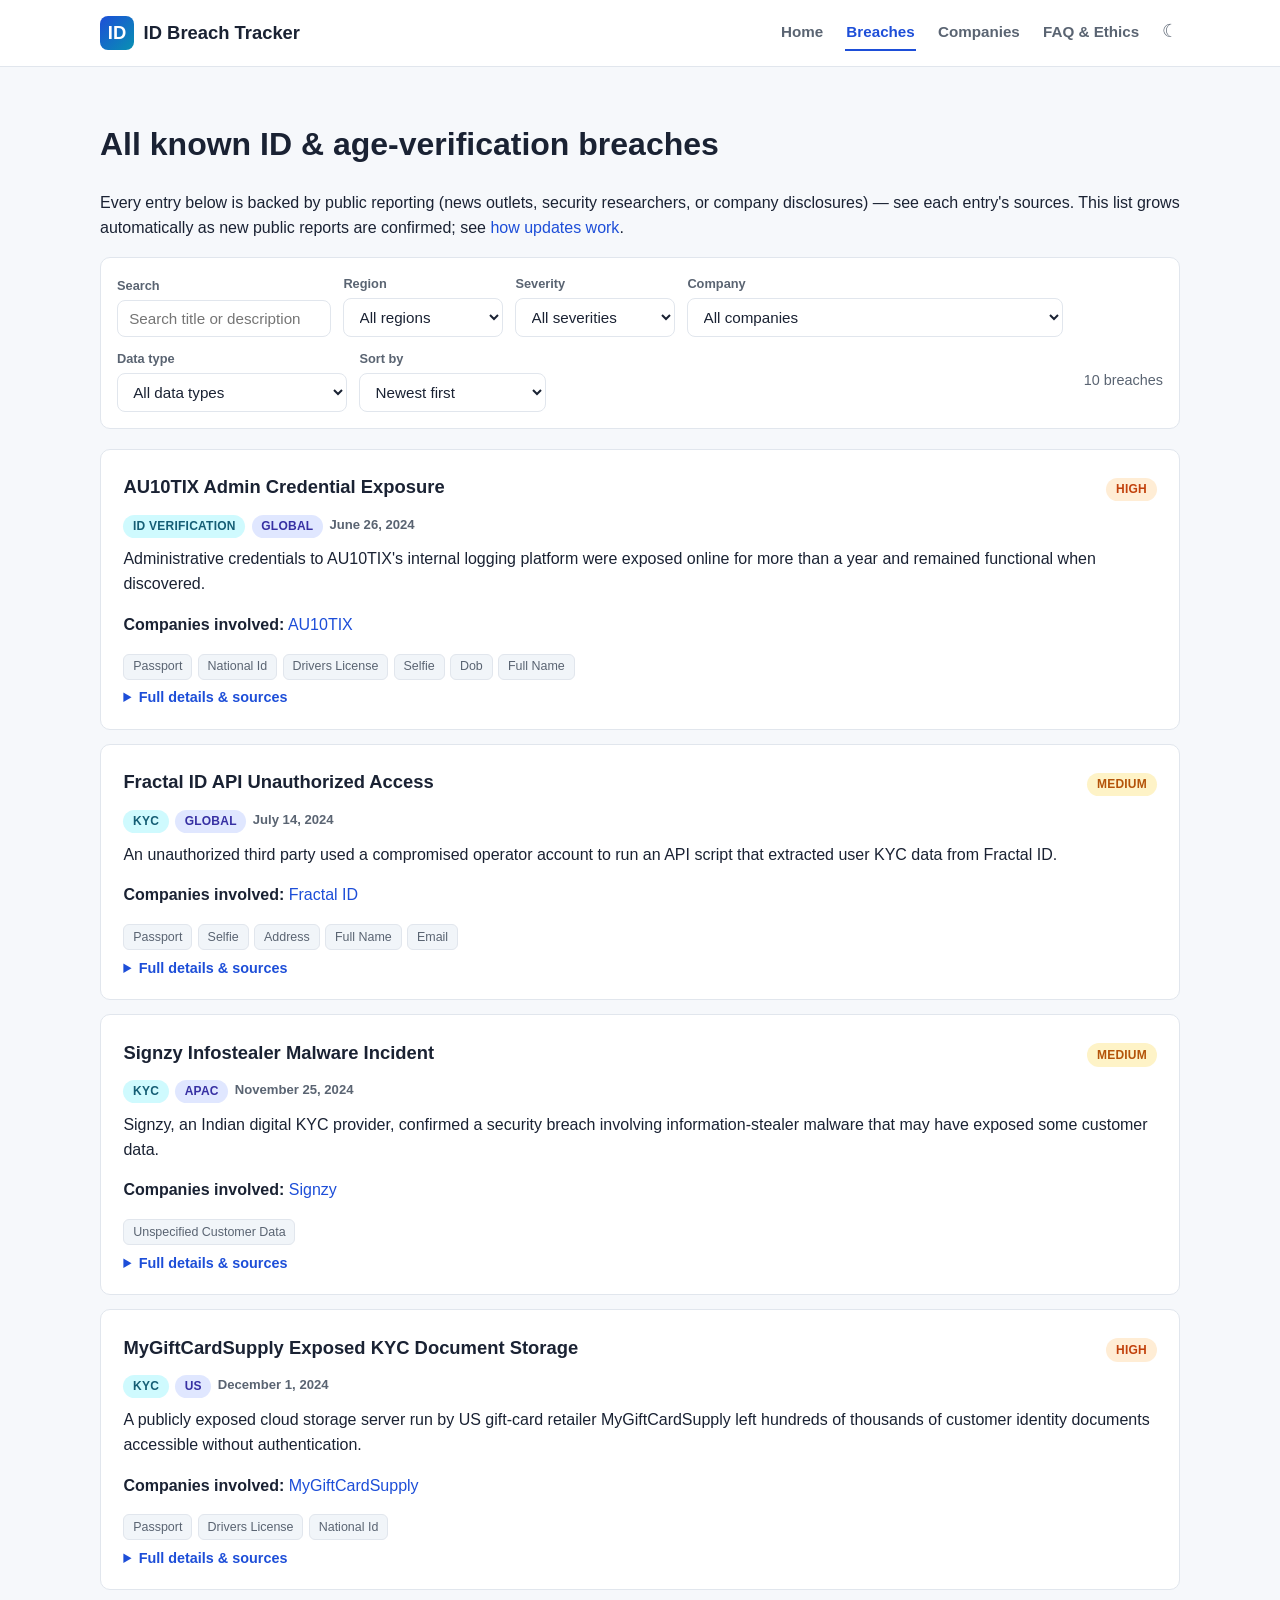
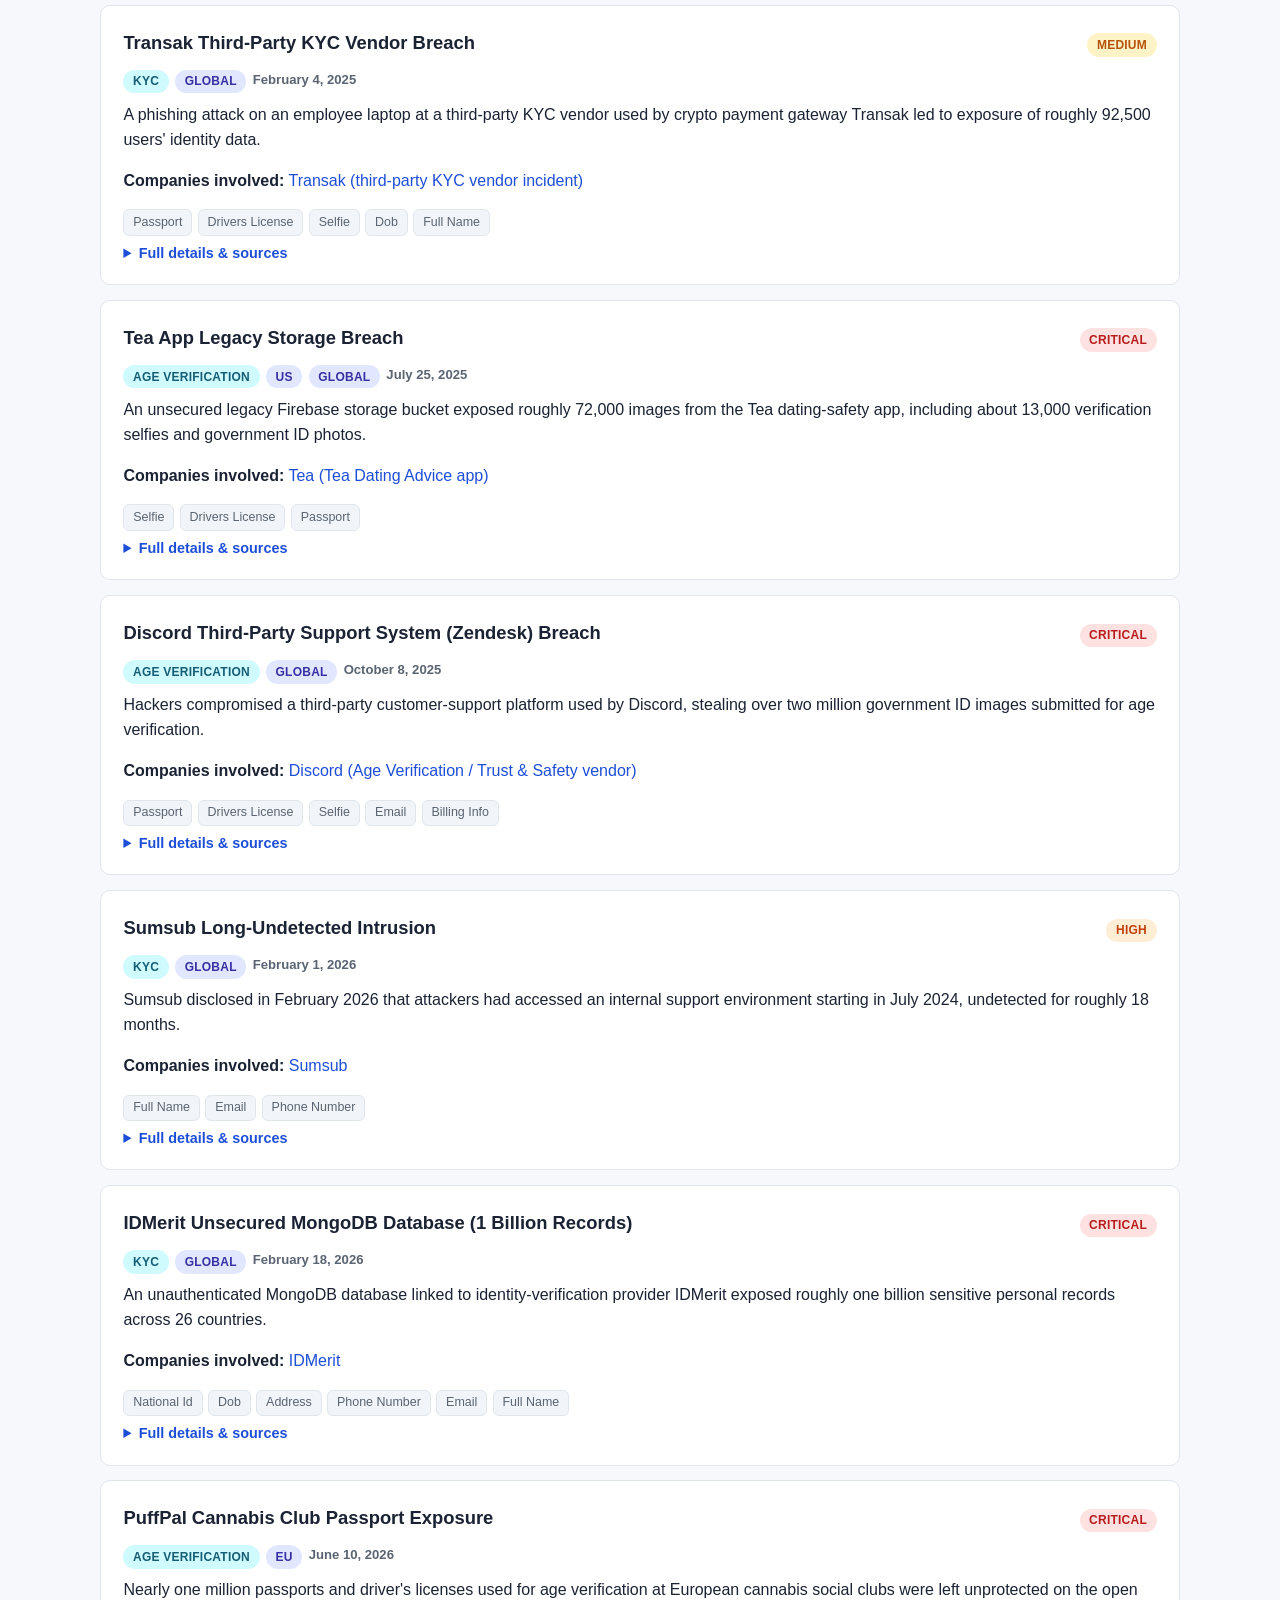
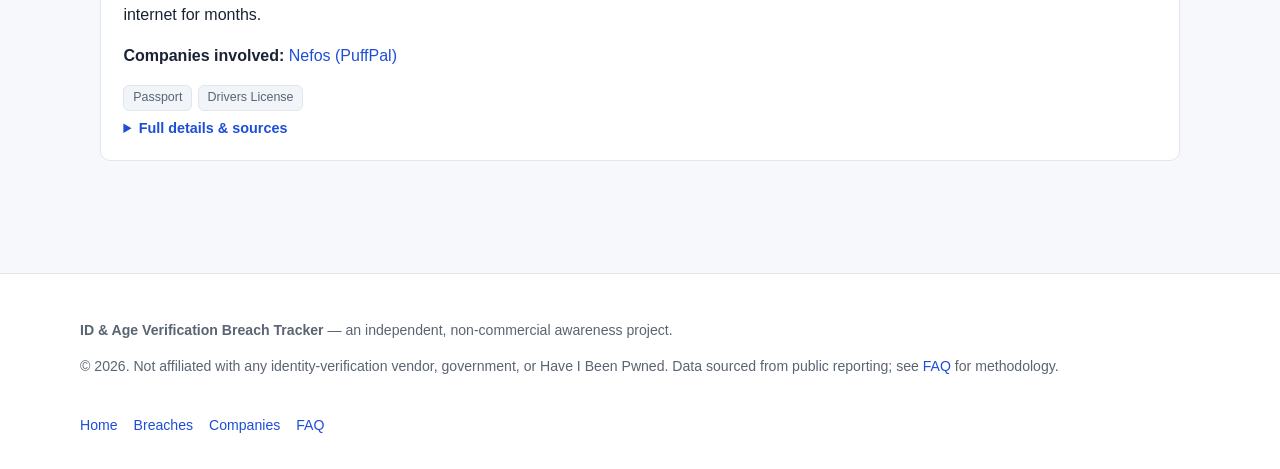
==== breaches.html @ b251c86a "Move dark mode toggle into main nav, styled to match nav links" ====
<!DOCTYPE html>
<html lang="en">
<head>
<meta charset="UTF-8">
<meta name="viewport" content="width=device-width, initial-scale=1.0">
<title>All Known ID & Age Verification Breaches</title>
<meta name="description" content="Searchable, filterable list of all publicly documented identity-verification and age-verification data breaches worldwide.">
<link rel="icon" href="data:image/svg+xml,<svg xmlns=%22http://www.w3.org/2000/svg%22 viewBox=%220 0 100 100%22><rect width=%22100%22 height=%22100%22 rx=%2220%22 fill=%22%231d4ed8%22/><text x=%2250%22 y=%2265%22 font-size=%2250%22 fill=%22white%22 text-anchor=%22middle%22 font-family=%22sans-serif%22>ID</text></svg>">
<link rel="stylesheet" href="styles.css">
<script>
(function() {
  try {
    var stored = localStorage.getItem('id-breach-tracker-theme');
    var theme = stored === 'dark' || stored === 'light' ? stored : (window.matchMedia('(prefers-color-scheme: dark)').matches ? 'dark' : 'light');
    document.documentElement.setAttribute('data-theme', theme);
  } catch (e) {}
})();
</script>
</head>
<body>
  <a class="skip-link" href="#main-content">Skip to main content</a>
  <header class="site-header">
    <div class="header-inner">
      <a class="brand" href="index.html">
        <span class="brand-mark" aria-hidden="true">ID</span>
        <span>ID Breach Tracker</span>
      </a>
      <nav class="main-nav" aria-label="Main navigation">
        <a href="index.html">Home</a>
        <a href="breaches.html" aria-current="page">Breaches</a>
        <a href="companies.html">Companies</a>
        <a href="faq.html">FAQ &amp; Ethics</a>
        <button type="button" id="theme-toggle" class="theme-toggle" aria-pressed="false" aria-label="Switch to dark mode" title="Switch to dark mode">☾</button>
      </nav>
    </div>
  </header>

<main id="main-content">
  <div class="page-container">
    <h1>All known ID &amp; age-verification breaches</h1>
    <p class="section-lede">Every entry below is backed by public reporting (news outlets, security researchers, or company disclosures) &mdash; see each entry's sources. This list grows automatically as new public reports are confirmed; see <a href="faq.html">how updates work</a>.</p>
    <div class="filter-bar" role="search" aria-label="Filter breaches">
      <div class="filter-field"><label for="filter-search">Search</label><input type="search" id="filter-search" placeholder="Search title or description"></div>
      <div class="filter-field"><label for="filter-region">Region</label><select id="filter-region"><option value="">All regions</option></select></div>
      <div class="filter-field"><label for="filter-severity">Severity</label>
        <select id="filter-severity">
          <option value="">All severities</option>
          <option value="critical">Critical</option>
          <option value="high">High</option>
          <option value="medium">Medium</option>
          <option value="low">Low</option>
        </select>
      </div>
      <div class="filter-field"><label for="filter-company">Company</label><select id="filter-company"><option value="">All companies</option></select></div>
      <div class="filter-field"><label for="filter-datatype">Data type</label><select id="filter-datatype"><option value="">All data types</option></select></div>
      <div class="filter-field"><label for="filter-sort">Sort by</label>
        <select id="filter-sort">
          <option value="date-desc">Newest first</option>
          <option value="date-asc">Oldest first</option>
          <option value="severity-desc">Severity (high to low)</option>
          <option value="title-asc">Title (A–Z)</option>
        </select>
      </div>
      <span class="filter-count" id="breach-count" aria-live="polite"></span>
    </div>
    <div class="breach-list" id="breach-list" aria-live="polite"><p class="empty-state">Loading breaches&hellip;</p></div>
  </div>

</main>
  <footer class="site-footer">
    <div class="footer-inner">
      <div>
        <p><strong>ID &amp; Age Verification Breach Tracker</strong> &mdash; an independent, non-commercial awareness project.</p>
        <p>&copy; <span id="footer-year">2026</span>. Not affiliated with any identity-verification vendor, government, or Have I Been Pwned. Data sourced from public reporting; see <a href="faq.html">FAQ</a> for methodology.</p>
      </div>
      <div class="footer-links">
        <a href="index.html">Home</a>
        <a href="breaches.html">Breaches</a>
        <a href="companies.html">Companies</a>
        <a href="faq.html">FAQ</a>
      </div>
    </div>
  </footer>

<script src="main.js" defer></script>
</body>
</html>
---- styles.css ----
/* Global ID & Age Verification Breach Tracker - Stylesheet */
:root {
  --color-bg: #f6f8fb; --color-surface: #ffffff; --color-border: #e1e6ed;
  --color-text: #1a2233; --color-text-muted: #5a6472; --color-primary: #1d4ed8;
  --color-primary-dark: #1739a6; --color-accent: #0891b2; --color-danger: #b91c1c;
  --color-low: #15803d; --color-medium: #b45309; --color-high: #c2410c; --color-critical: #b91c1c;
  --radius: 10px; --max-width: 1120px;
  --font-sans: -apple-system, BlinkMacSystemFont, "Segoe UI", Roboto, Helvetica, Arial, sans-serif;
}
* { box-sizing: border-box; }
html { scroll-behavior: smooth; }
body { margin: 0; font-family: var(--font-sans); background: var(--color-bg); color: var(--color-text); line-height: 1.55; -webkit-font-smoothing: antialiased; transition: background 0.15s ease, color 0.15s ease; }
a { color: var(--color-primary); text-decoration: none; }
a:hover, a:focus { text-decoration: underline; }
a:focus-visible, button:focus-visible, input:focus-visible, select:focus-visible { outline: 3px solid var(--color-accent); outline-offset: 2px; }
img { max-width: 100%; }
.skip-link { position: absolute; left: -999px; top: 0; background: var(--color-primary); color: #fff; padding: 0.75rem 1rem; z-index: 100; border-radius: 0 0 8px 0; }
.skip-link:focus { left: 0; }
.site-header { background: var(--color-surface); border-bottom: 1px solid var(--color-border); position: sticky; top: 0; z-index: 20; transition: background 0.15s ease, border-color 0.15s ease; }
.header-inner { max-width: var(--max-width); margin: 0 auto; display: flex; align-items: center; justify-content: space-between; padding: 0.9rem 1.25rem; gap: 1rem; flex-wrap: wrap; }
.brand { display: flex; align-items: center; gap: 0.6rem; font-weight: 700; font-size: 1.15rem; color: var(--color-text); }
.brand-mark { display: inline-flex; align-items: center; justify-content: center; width: 34px; height: 34px; border-radius: 8px; background: linear-gradient(135deg, var(--color-primary), var(--color-accent)); color: #fff; font-weight: 800; }
.header-right { display: flex; align-items: center; gap: 1.5rem; flex-wrap: wrap; }
.main-nav { display: flex; align-items: center; gap: 1.25rem; flex-wrap: wrap; }
.main-nav a { color: var(--color-text-muted); font-weight: 600; font-size: 0.95rem; padding: 0.35rem 0.1rem; border-bottom: 2px solid transparent; }
.main-nav a:hover, .main-nav a[aria-current="page"] { color: var(--color-primary); text-decoration: none; border-bottom-color: var(--color-primary); }
.theme-toggle {
  appearance: none;
  background: transparent;
  border: none;
  color: var(--color-text-muted);
  font-size: 1.1rem;
  line-height: 1;
  padding: 0.35rem 0.1rem;
  margin: 0;
  cursor: pointer;
  border-bottom: 2px solid transparent;
  font-family: inherit;
  transition: color 0.15s ease;
}
.theme-toggle:hover { color: var(--color-primary); text-decoration: none; }
.page-container { max-width: var(--max-width); margin: 0 auto; padding: 2rem 1.25rem 4rem; }
.hero { background: linear-gradient(160deg, #0f2557 0%, #1d4ed8 55%, #0891b2 100%); color: #fff; padding: 3.5rem 1.25rem; transition: background 0.2s ease; }
.hero-inner { max-width: var(--max-width); margin: 0 auto; }
.hero h1 { font-size: clamp(1.9rem, 4vw, 2.75rem); margin: 0 0 0.9rem; max-width: 20ch; }
.hero p.lede { font-size: 1.1rem; max-width: 60ch; color: rgba(255,255,255,0.92); margin: 0 0 1.75rem; }
.hero-ctas { display: flex; gap: 0.85rem; flex-wrap: wrap; }
.btn { display: inline-block; padding: 0.7rem 1.3rem; border-radius: 999px; font-weight: 700; font-size: 0.95rem; cursor: pointer; border: 2px solid transparent; transition: transform 0.08s ease, background 0.15s ease; }
.btn:hover { text-decoration: none; transform: translateY(-1px); }
.btn-primary { background: #ffffff; color: var(--color-primary-dark); }
.btn-primary:hover { background: #eef2ff; }
.btn-outline { background: transparent; color: #fff; border-color: rgba(255,255,255,0.7); }
.btn-outline:hover { background: rgba(255,255,255,0.12); }
.btn-solid { background: var(--color-primary); color: #fff; }
.btn-solid:hover { background: var(--color-primary-dark); }
.stats-grid { display: grid; grid-template-columns: repeat(auto-fit, minmax(180px, 1fr)); gap: 1rem; margin: -2.5rem auto 2.5rem; max-width: var(--max-width); padding: 0 1.25rem; position: relative; z-index: 5; }
.stat-card { background: var(--color-surface); border: 1px solid var(--color-border); border-radius: var(--radius); padding: 1.25rem 1.4rem; box-shadow: 0 8px 24px rgba(15, 37, 87, 0.08); transition: background 0.15s ease, border-color 0.15s ease; }
.stat-value { font-size: 1.9rem; font-weight: 800; color: var(--color-primary-dark); display: block; }
.stat-label { color: var(--color-text-muted); font-size: 0.88rem; }
section { margin-bottom: 2.75rem; }
section > h2 { font-size: 1.5rem; margin-bottom: 0.5rem; }
section > p.section-lede { color: var(--color-text-muted); max-width: 70ch; margin-top: 0; }
.card-grid { display: grid; grid-template-columns: repeat(auto-fill, minmax(280px, 1fr)); gap: 1rem; }
.card { background: var(--color-surface); border: 1px solid var(--color-border); border-radius: var(--radius); padding: 1.25rem; display: flex; flex-direction: column; gap: 0.5rem; transition: background 0.15s ease, border-color 0.15s ease; }
.card h3 { margin: 0; font-size: 1.05rem; }
.card p { margin: 0; color: var(--color-text-muted); font-size: 0.92rem; }
.timeline { border-left: 3px solid var(--color-border); padding-left: 1.25rem; display: flex; flex-direction: column; gap: 1.1rem; }
.timeline-item { position: relative; }
.timeline-item::before { content: ""; position: absolute; left: -1.62rem; top: 0.3rem; width: 11px; height: 11px; border-radius: 50%; background: var(--color-primary); border: 2px solid var(--color-bg); box-shadow: 0 0 0 2px var(--color-primary); }
.timeline-date { font-size: 0.82rem; color: var(--color-text-muted); font-weight: 600; }
.timeline-title { font-weight: 700; margin: 0.15rem 0; }
.timeline-item a { color: var(--color-text); }
.timeline-item a:hover { color: var(--color-primary); }
.badge { display: inline-block; padding: 0.15rem 0.6rem; border-radius: 999px; font-size: 0.75rem; font-weight: 700; text-transform: uppercase; letter-spacing: 0.02em; }
.badge-low { background: #dcfce7; color: var(--color-low); }
.badge-medium { background: #fef3c7; color: var(--color-medium); }
.badge-high { background: #ffedd5; color: var(--color-high); }
.badge-critical { background: #fee2e2; color: var(--color-critical); }
.badge-region { background: #e0e7ff; color: #3730a3; }
.badge-type { background: #cffafe; color: #155e75; }
.filter-bar { display: flex; flex-wrap: wrap; gap: 0.75rem; align-items: end; background: var(--color-surface); border: 1px solid var(--color-border); border-radius: var(--radius); padding: 1rem; margin-bottom: 1.25rem; transition: background 0.15s ease, border-color 0.15s ease; }
.filter-field { display: flex; flex-direction: column; gap: 0.3rem; min-width: 160px; }
.filter-field label { font-size: 0.8rem; font-weight: 700; color: var(--color-text-muted); }
input, select, textarea { font-family: inherit; font-size: 0.95rem; padding: 0.55rem 0.7rem; border: 1px solid var(--color-border); border-radius: 8px; background: var(--color-surface); color: var(--color-text); }
.filter-count { margin-left: auto; color: var(--color-text-muted); font-size: 0.9rem; align-self: center; }
.breach-list { display: flex; flex-direction: column; gap: 0.9rem; }
.breach-card { background: var(--color-surface); border: 1px solid var(--color-border); border-radius: var(--radius); padding: 1.25rem 1.4rem; transition: background 0.15s ease, border-color 0.15s ease; }
.breach-card-top { display: flex; justify-content: space-between; gap: 1rem; flex-wrap: wrap; align-items: baseline; }
.breach-card h3 { margin: 0.2rem 0 0.4rem; font-size: 1.15rem; }
.breach-meta { display: flex; gap: 0.4rem; flex-wrap: wrap; margin: 0.4rem 0 0.6rem; }
.breach-card .summary { margin: 0 0 0.6rem; color: var(--color-text); }
.breach-card details summary { cursor: pointer; font-weight: 700; color: var(--color-primary); font-size: 0.9rem; margin-top: 0.4rem; }
.breach-card details[open] summary { margin-bottom: 0.5rem; }
.source-list { margin: 0.4rem 0 0; padding-left: 1.2rem; font-size: 0.88rem; }
.data-types-list { display: flex; flex-wrap: wrap; gap: 0.35rem; margin: 0.4rem 0; padding: 0; list-style: none; }
.data-types-list li { background: #f1f5f9; border: 1px solid var(--color-border); padding: 0.15rem 0.55rem; border-radius: 6px; font-size: 0.78rem; color: var(--color-text-muted); }
.company-card { position: relative; }
.company-card h3 a { color: var(--color-text); }
.company-card .company-link { font-size: 0.85rem; }
.company-badges { display: flex; gap: 0.4rem; flex-wrap: wrap; }
.breach-count { font-size: 0.85rem; font-weight: 700; color: var(--color-danger); }
.breach-count.none { color: var(--color-low); }
.check-form { background: var(--color-surface); border: 1px solid var(--color-border); border-radius: var(--radius); padding: 1.5rem; display: flex; flex-direction: column; gap: 1.25rem; max-width: 640px; }
.check-form fieldset { border: none; padding: 0; margin: 0; display: flex; flex-direction: column; gap: 0.5rem; }
.check-form legend { font-weight: 700; margin-bottom: 0.4rem; padding: 0; }
.checkbox-grid { display: grid; grid-template-columns: repeat(auto-fill, minmax(180px, 1fr)); gap: 0.5rem; max-height: 260px; overflow-y: auto; padding: 0.75rem; border: 1px solid var(--color-border); border-radius: 8px; background: var(--color-bg); }
.checkbox-item { display: flex; align-items: center; gap: 0.5rem; font-size: 0.92rem; }
.checkbox-item input { margin: 0; }
#check-results { margin-top: 1.5rem; }
.result-banner { border-radius: var(--radius); padding: 1.1rem 1.3rem; margin-bottom: 1rem; font-weight: 600; }
.result-banner.warn { background: #fef2f2; border: 1px solid #fecaca; color: #7f1d1d; }
.result-banner.ok { background: #f0fdf4; border: 1px solid #bbf7d0; color: #14532d; }
.guidance-list { padding-left: 1.3rem; }
.guidance-list li { margin-bottom: 0.4rem; }
.faq-item { background: var(--color-surface); border: 1px solid var(--color-border); border-radius: var(--radius); padding: 1rem 1.25rem; margin-bottom: 0.75rem; transition: background 0.15s ease, border-color 0.15s ease; }
.faq-item summary { font-weight: 700; cursor: pointer; font-size: 1.02rem; }
.faq-item[open] summary { margin-bottom: 0.6rem; }
.site-footer { border-top: 1px solid var(--color-border); background: var(--color-surface); padding: 2rem 1.25rem; margin-top: 3rem; transition: background 0.15s ease, border-color 0.15s ease; }
.footer-inner { max-width: var(--max-width); margin: 0 auto; display: flex; justify-content: space-between; gap: 1.5rem; flex-wrap: wrap; color: var(--color-text-muted); font-size: 0.88rem; }
.footer-links { display: flex; gap: 1rem; flex-wrap: wrap; }
.visually-hidden { position: absolute; width: 1px; height: 1px; overflow: hidden; clip: rect(0 0 0 0); white-space: nowrap; }
.empty-state { text-align: center; padding: 2.5rem 1rem; color: var(--color-text-muted); }
@media (max-width: 640px) {
  .header-inner { flex-direction: column; align-items: flex-start; }
  .stats-grid { margin-top: -1.5rem; }
  .filter-count { margin-left: 0; }
}

/* ---------- Dark mode ---------- */
[data-theme="dark"] {
  --color-bg: #0f1420;
  --color-surface: #171e2e;
  --color-border: #2a3346;
  --color-text: #e6e9f0;
  --color-text-muted: #9aa4b8;
  --color-primary: #5b8def;
  --color-primary-dark: #7ea6f5;
  --color-accent: #22d3ee;
  --color-danger: #f87171;
  --color-low: #4ade80;
  --color-medium: #fbbf24;
  --color-high: #fb923c;
  --color-critical: #f87171;
}
[data-theme="dark"] .hero {
  background: linear-gradient(160deg, #060b1a 0%, #14265e 55%, #075566 100%);
}
[data-theme="dark"] .btn-primary { background: #1a2233; color: #cfe0ff; }
[data-theme="dark"] .btn-primary:hover { background: #22304a; }
[data-theme="dark"] .badge-low { background: #123423; }
[data-theme="dark"] .badge-medium { background: #3a2c08; }
[data-theme="dark"] .badge-high { background: #3a2308; }
[data-theme="dark"] .badge-critical { background: #3a1414; }
[data-theme="dark"] .badge-region { background: #1c2340; color: #b7c3ff; }
[data-theme="dark"] .badge-type { background: #103038; color: #8fe3f2; }
[data-theme="dark"] .data-types-list li { background: #1b2334; }
[data-theme="dark"] .result-banner.warn { background: #3a1414; border-color: #5c2323; color: #ffd0d0; }
[data-theme="dark"] .result-banner.ok { background: #12301f; border-color: #205234; color: #c6f5da; }
[data-theme="dark"] .stat-card { box-shadow: 0 8px 24px rgba(0, 0, 0, 0.35); }
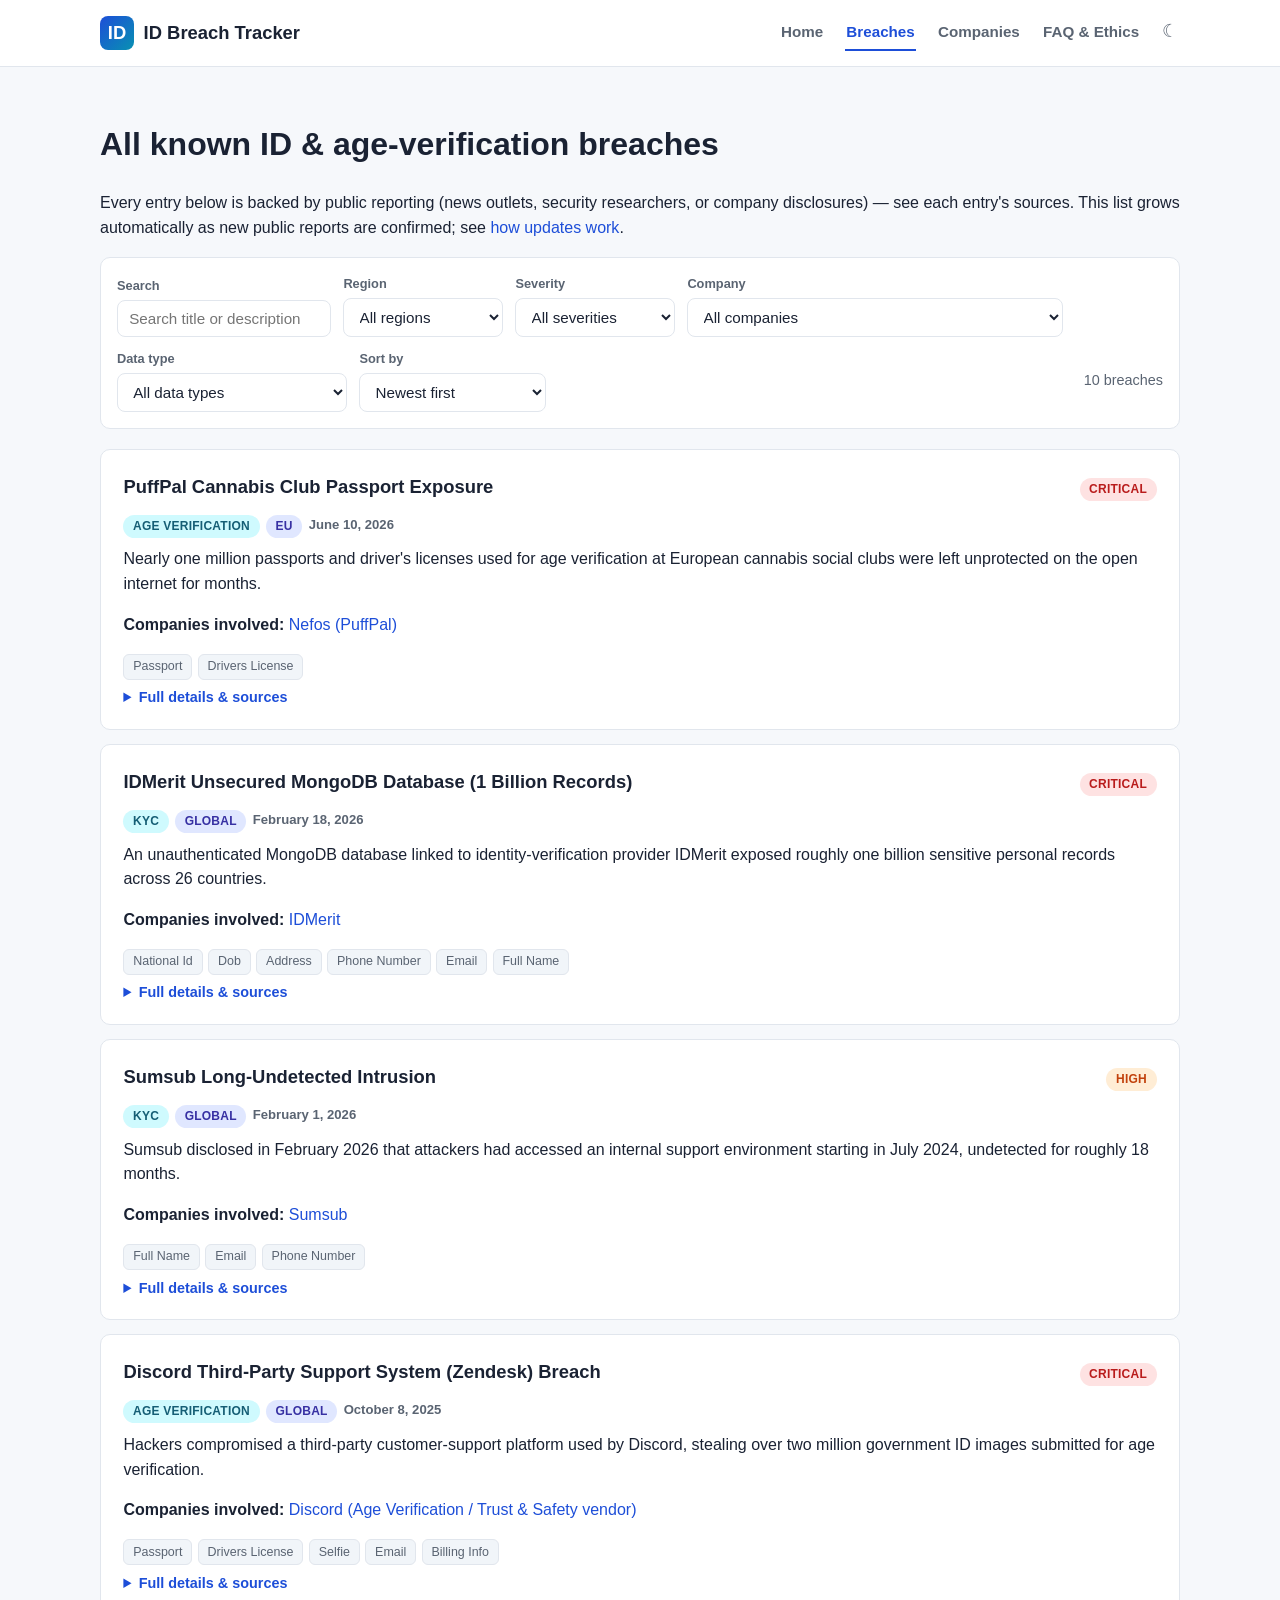
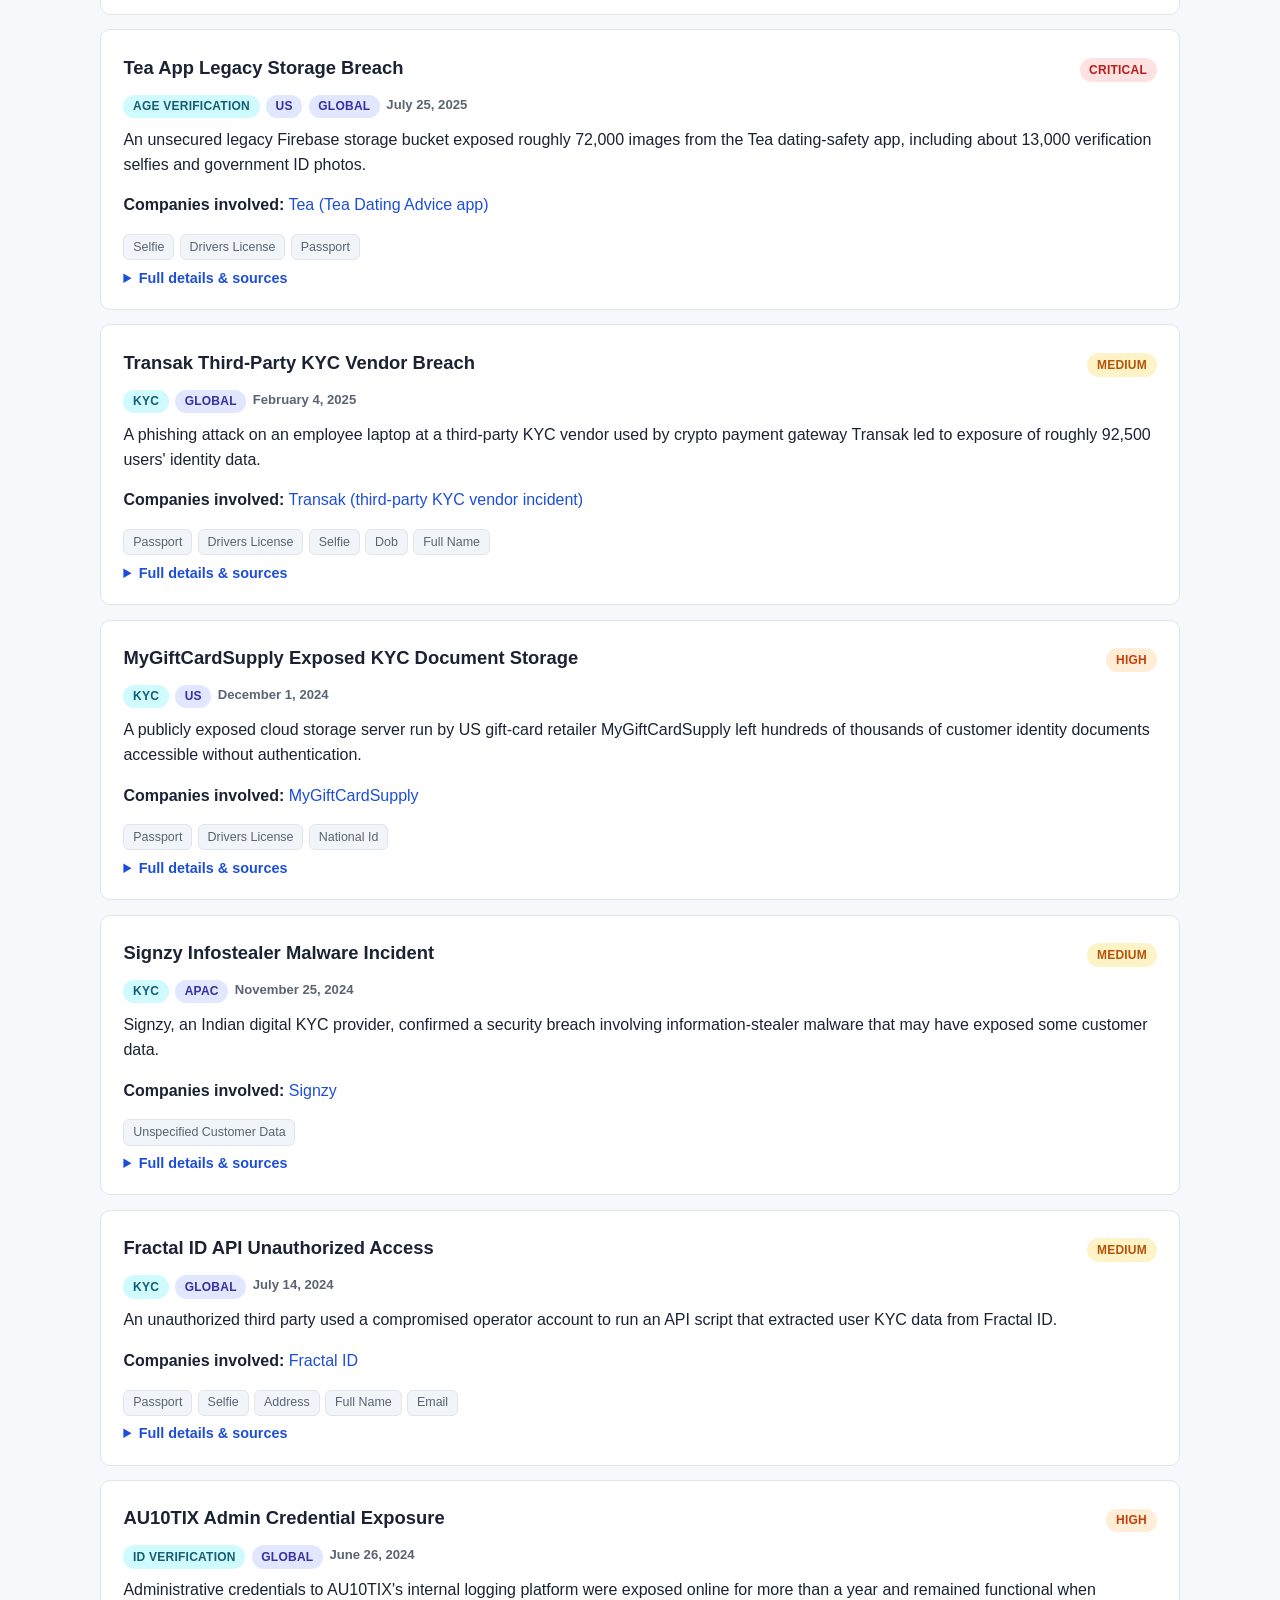
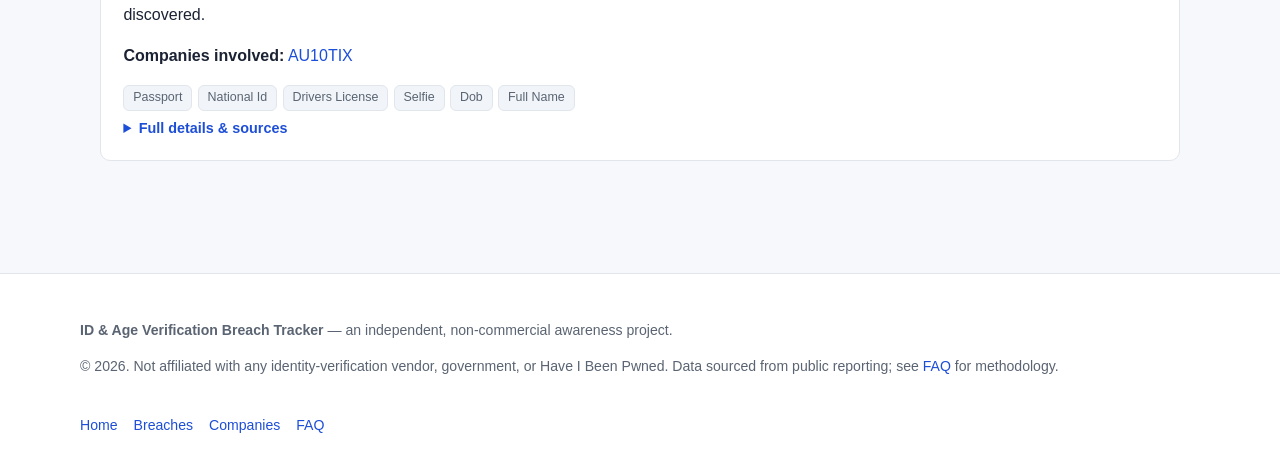
==== commit c9e0ff4e: "Force cache refresh (v2 asset versioning) and harden sort comparator" ====
--- a/breaches.html
+++ b/breaches.html
@@ -6,7 +6,7 @@
 <title>All Known ID & Age Verification Breaches</title>
 <meta name="description" content="Searchable, filterable list of all publicly documented identity-verification and age-verification data breaches worldwide.">
 <link rel="icon" href="data:image/svg+xml,<svg xmlns=%22http://www.w3.org/2000/svg%22 viewBox=%220 0 100 100%22><rect width=%22100%22 height=%22100%22 rx=%2220%22 fill=%22%231d4ed8%22/><text x=%2250%22 y=%2265%22 font-size=%2250%22 fill=%22white%22 text-anchor=%22middle%22 font-family=%22sans-serif%22>ID</text></svg>">
-<link rel="stylesheet" href="styles.css">
+<link rel="stylesheet" href="styles.css?v=v2">
 <script>
 (function() {
   try {
@@ -55,7 +55,7 @@
       <div class="filter-field"><label for="filter-datatype">Data type</label><select id="filter-datatype"><option value="">All data types</option></select></div>
       <div class="filter-field"><label for="filter-sort">Sort by</label>
         <select id="filter-sort">
-          <option value="date-desc">Newest first</option>
+          <option value="date-desc" selected>Newest first</option>
           <option value="date-asc">Oldest first</option>
           <option value="severity-desc">Severity (high to low)</option>
           <option value="title-asc">Title (A–Z)</option>
@@ -82,6 +82,6 @@
     </div>
   </footer>
 
-<script src="main.js" defer></script>
+<script src="main.js?v=v2" defer></script>
 </body>
 </html>
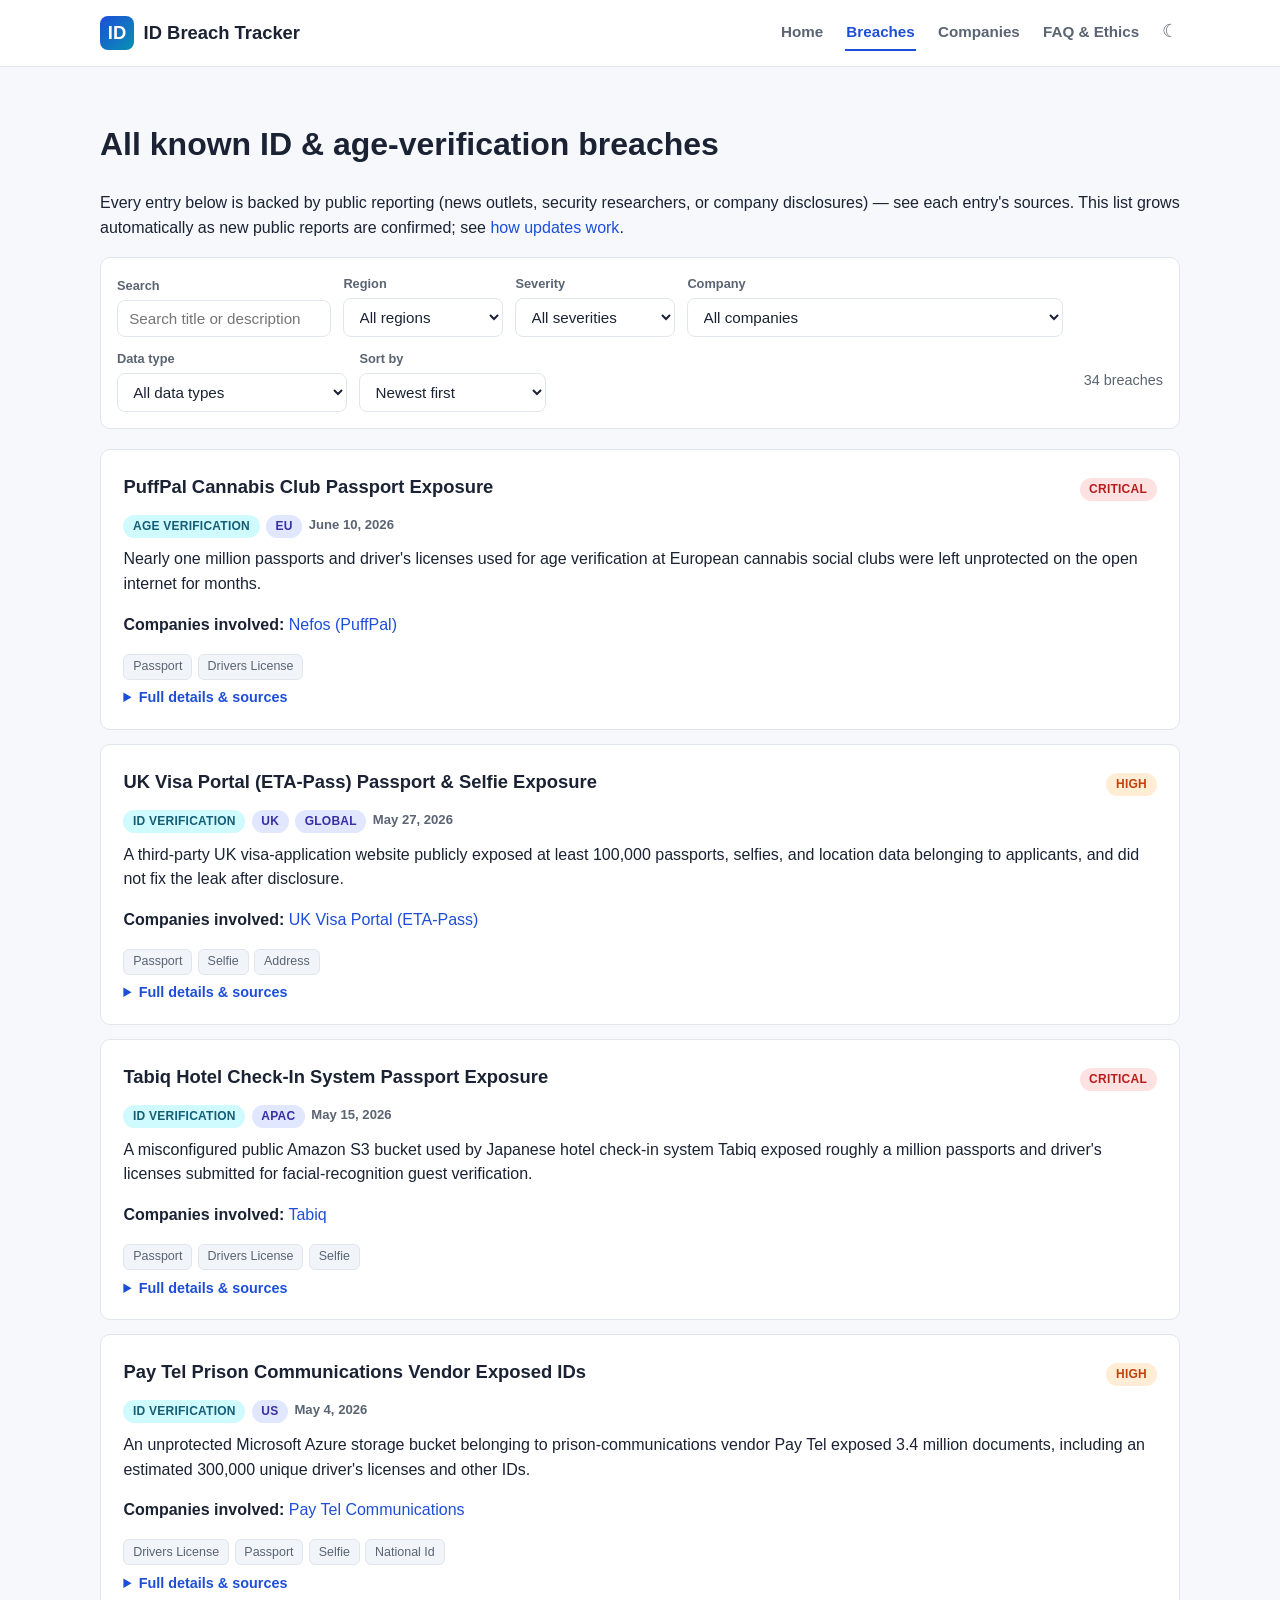
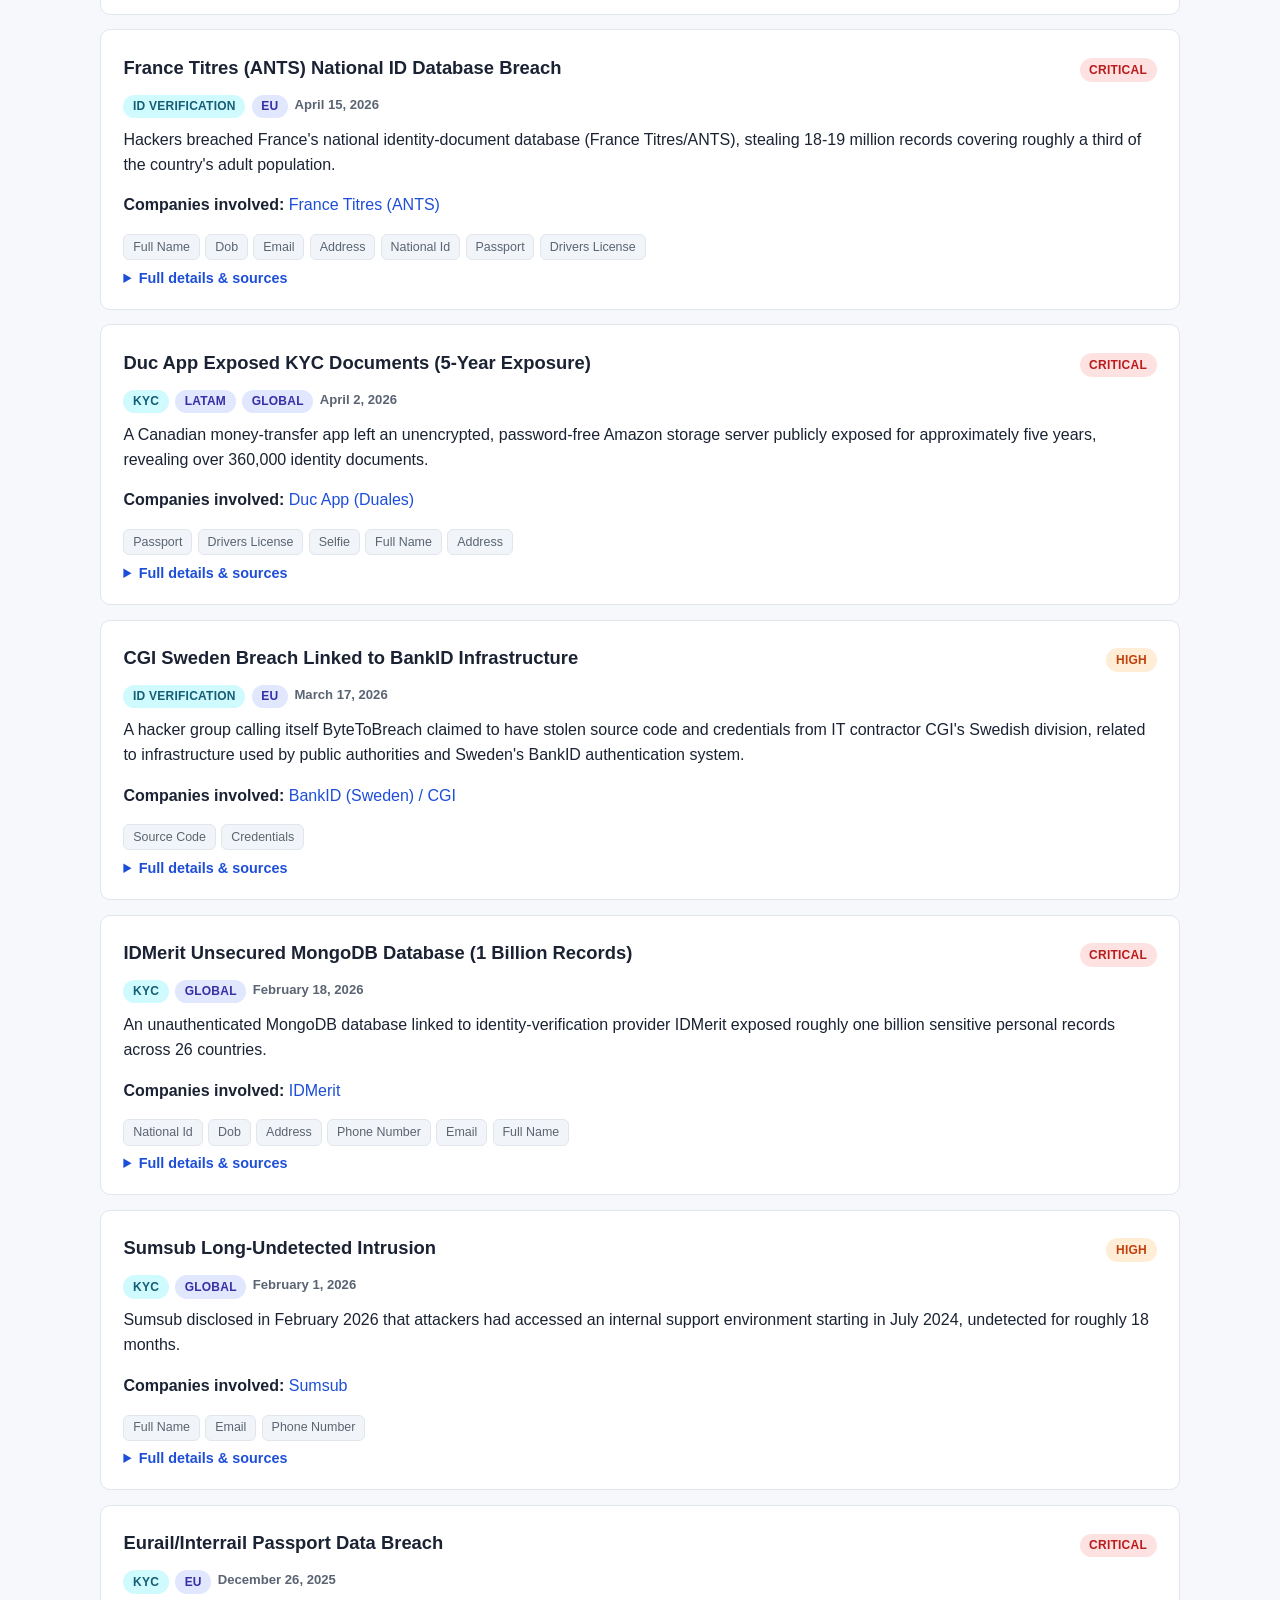
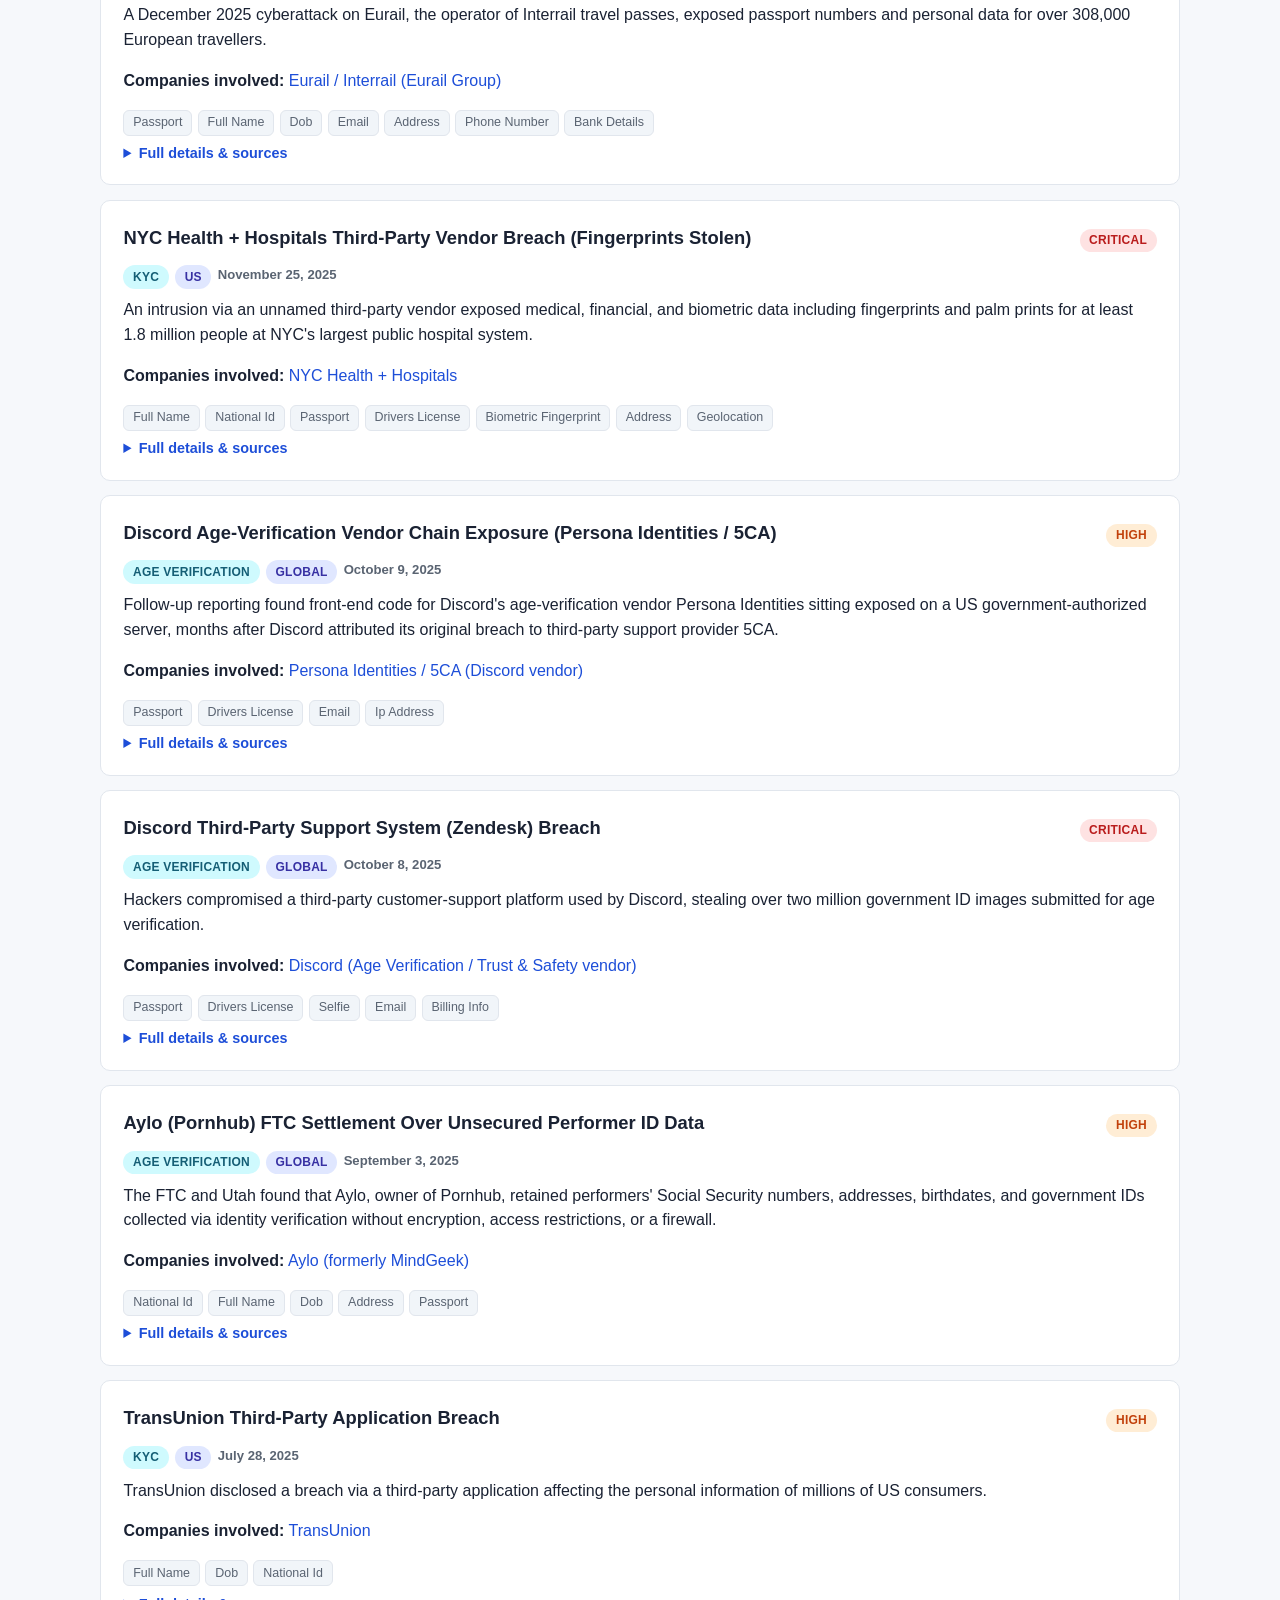
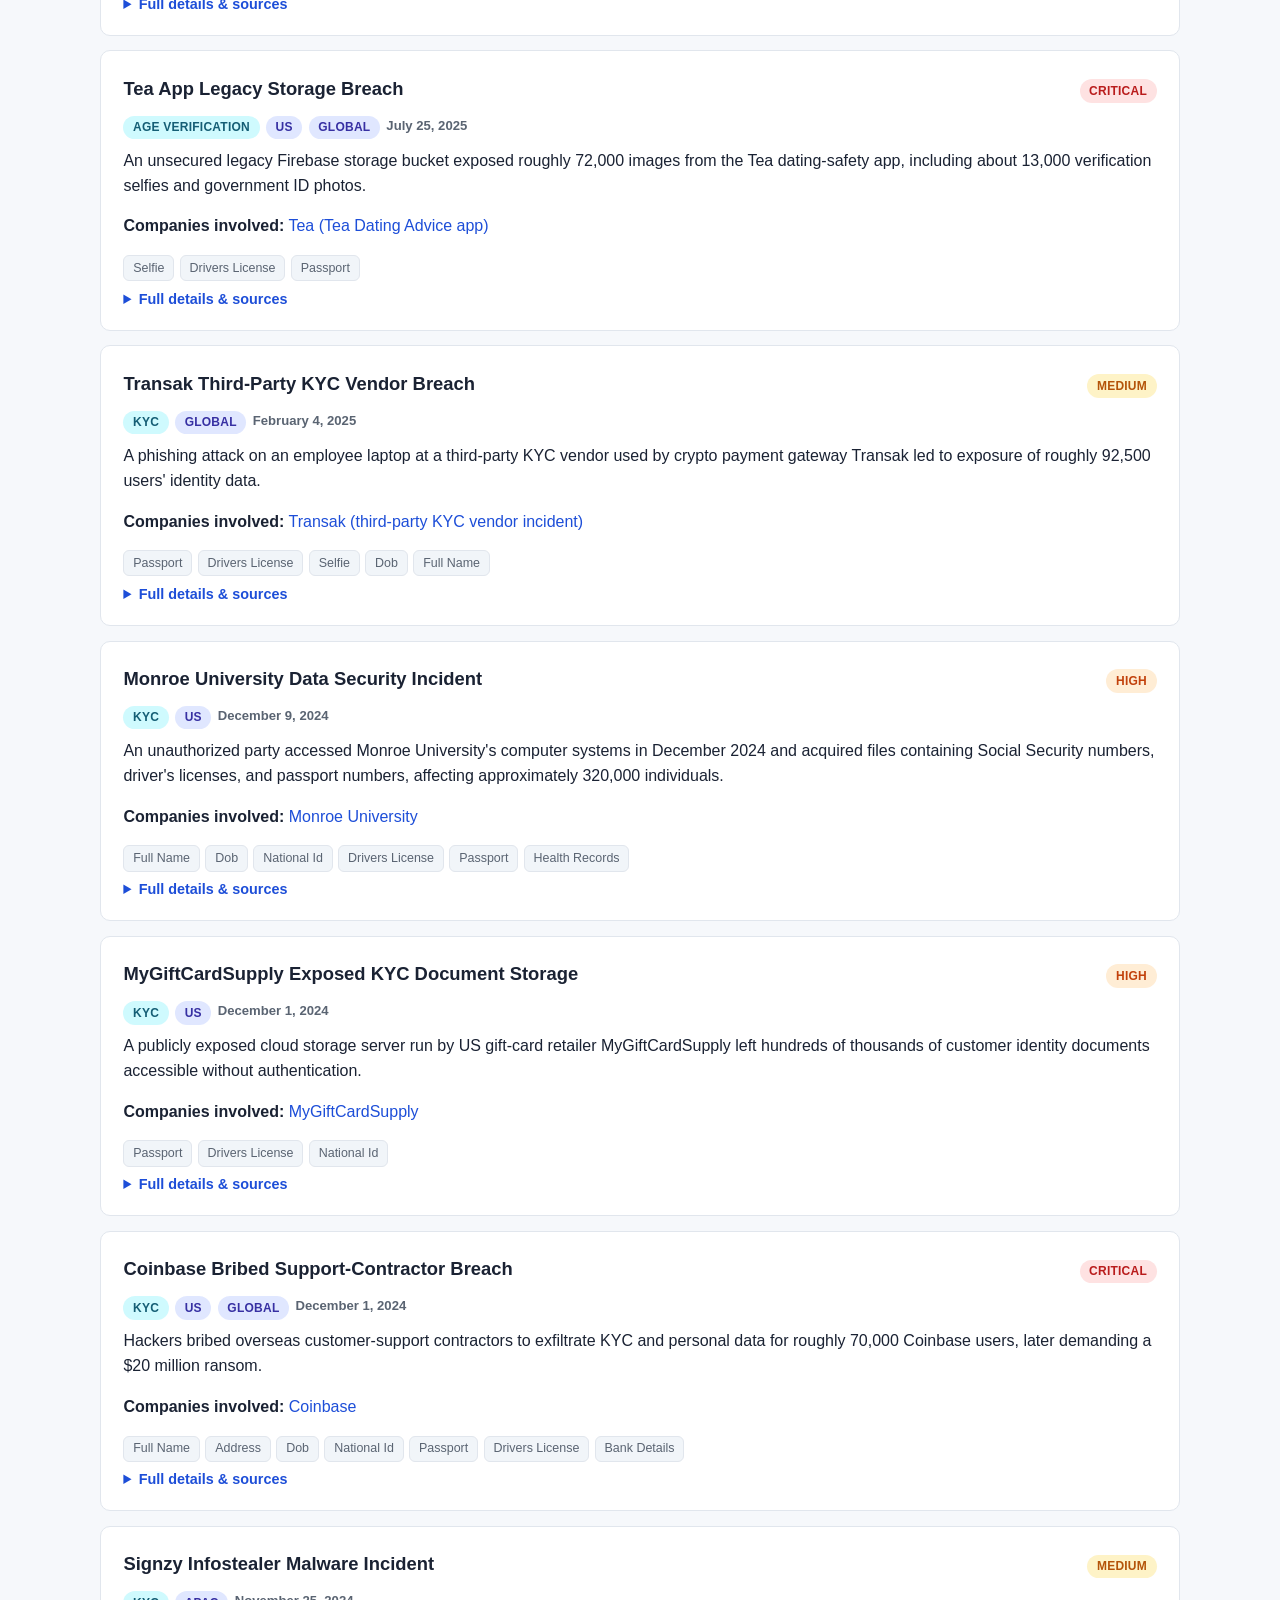
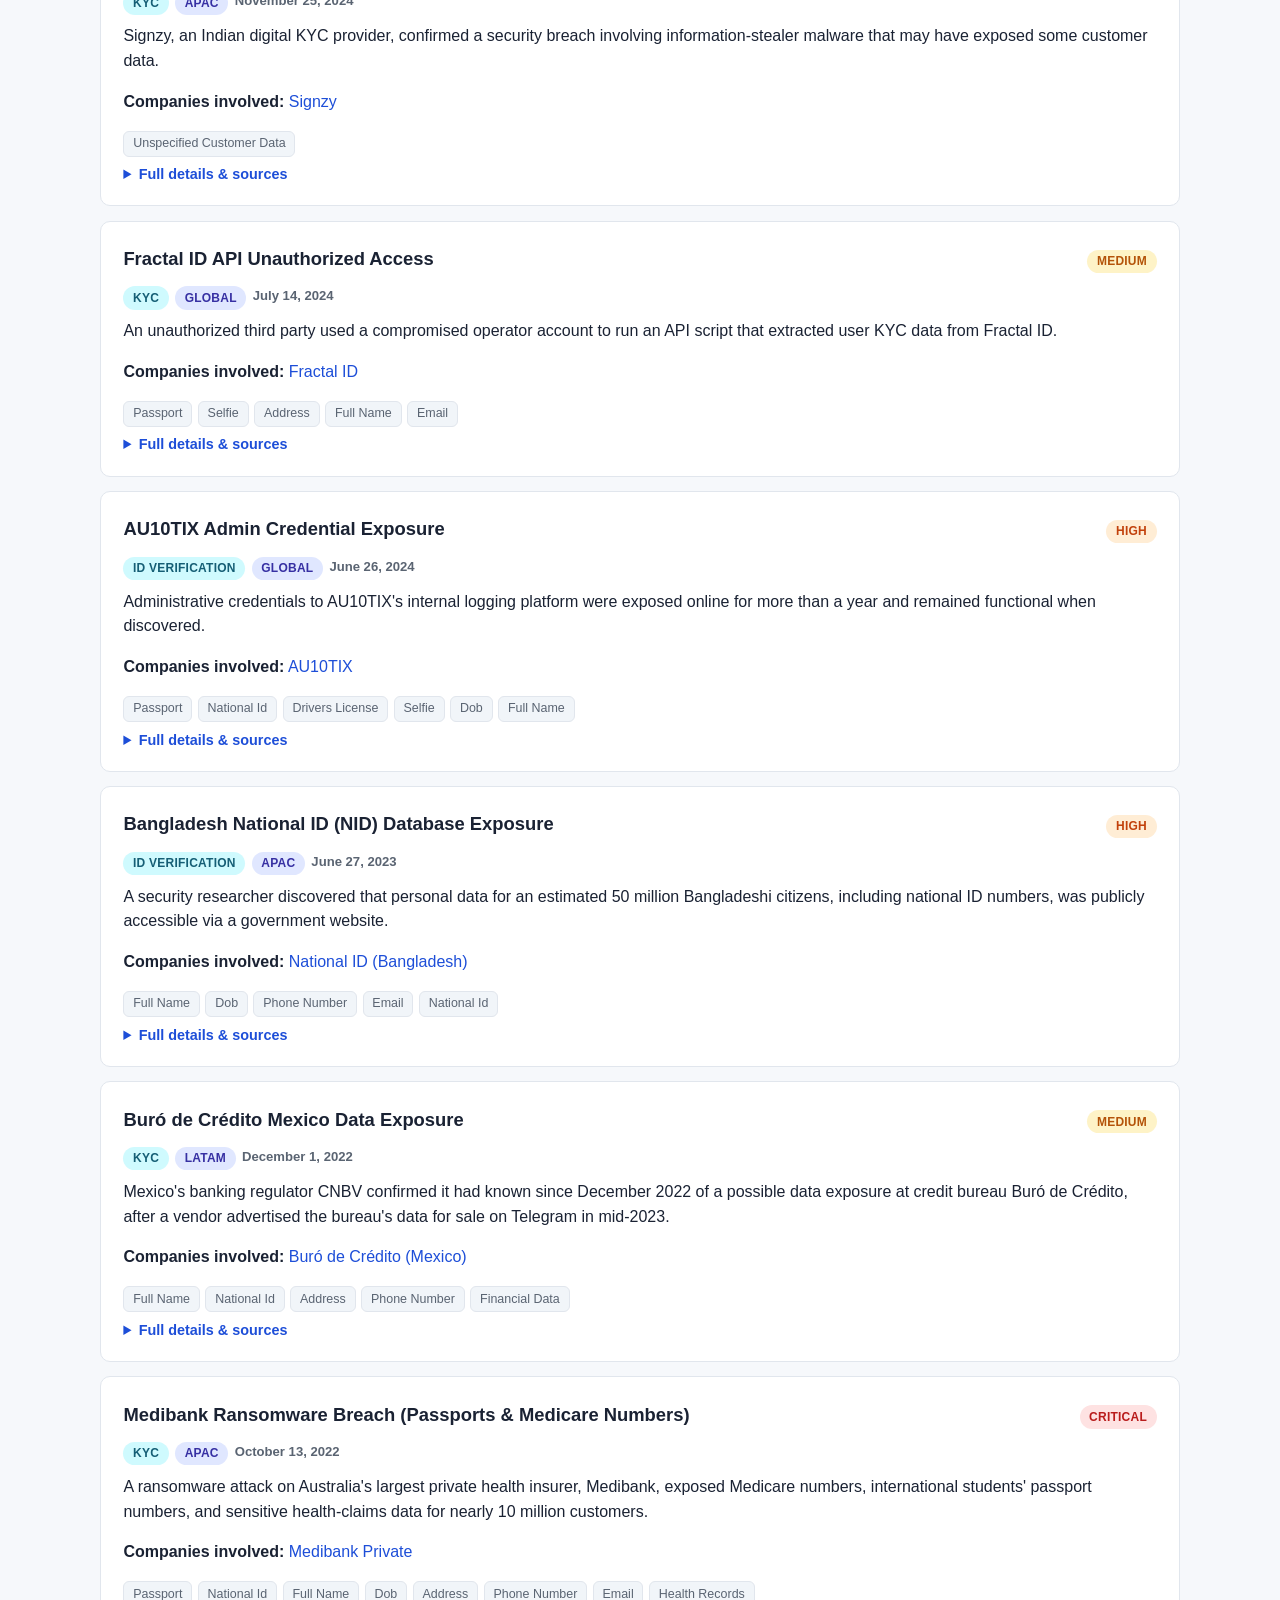
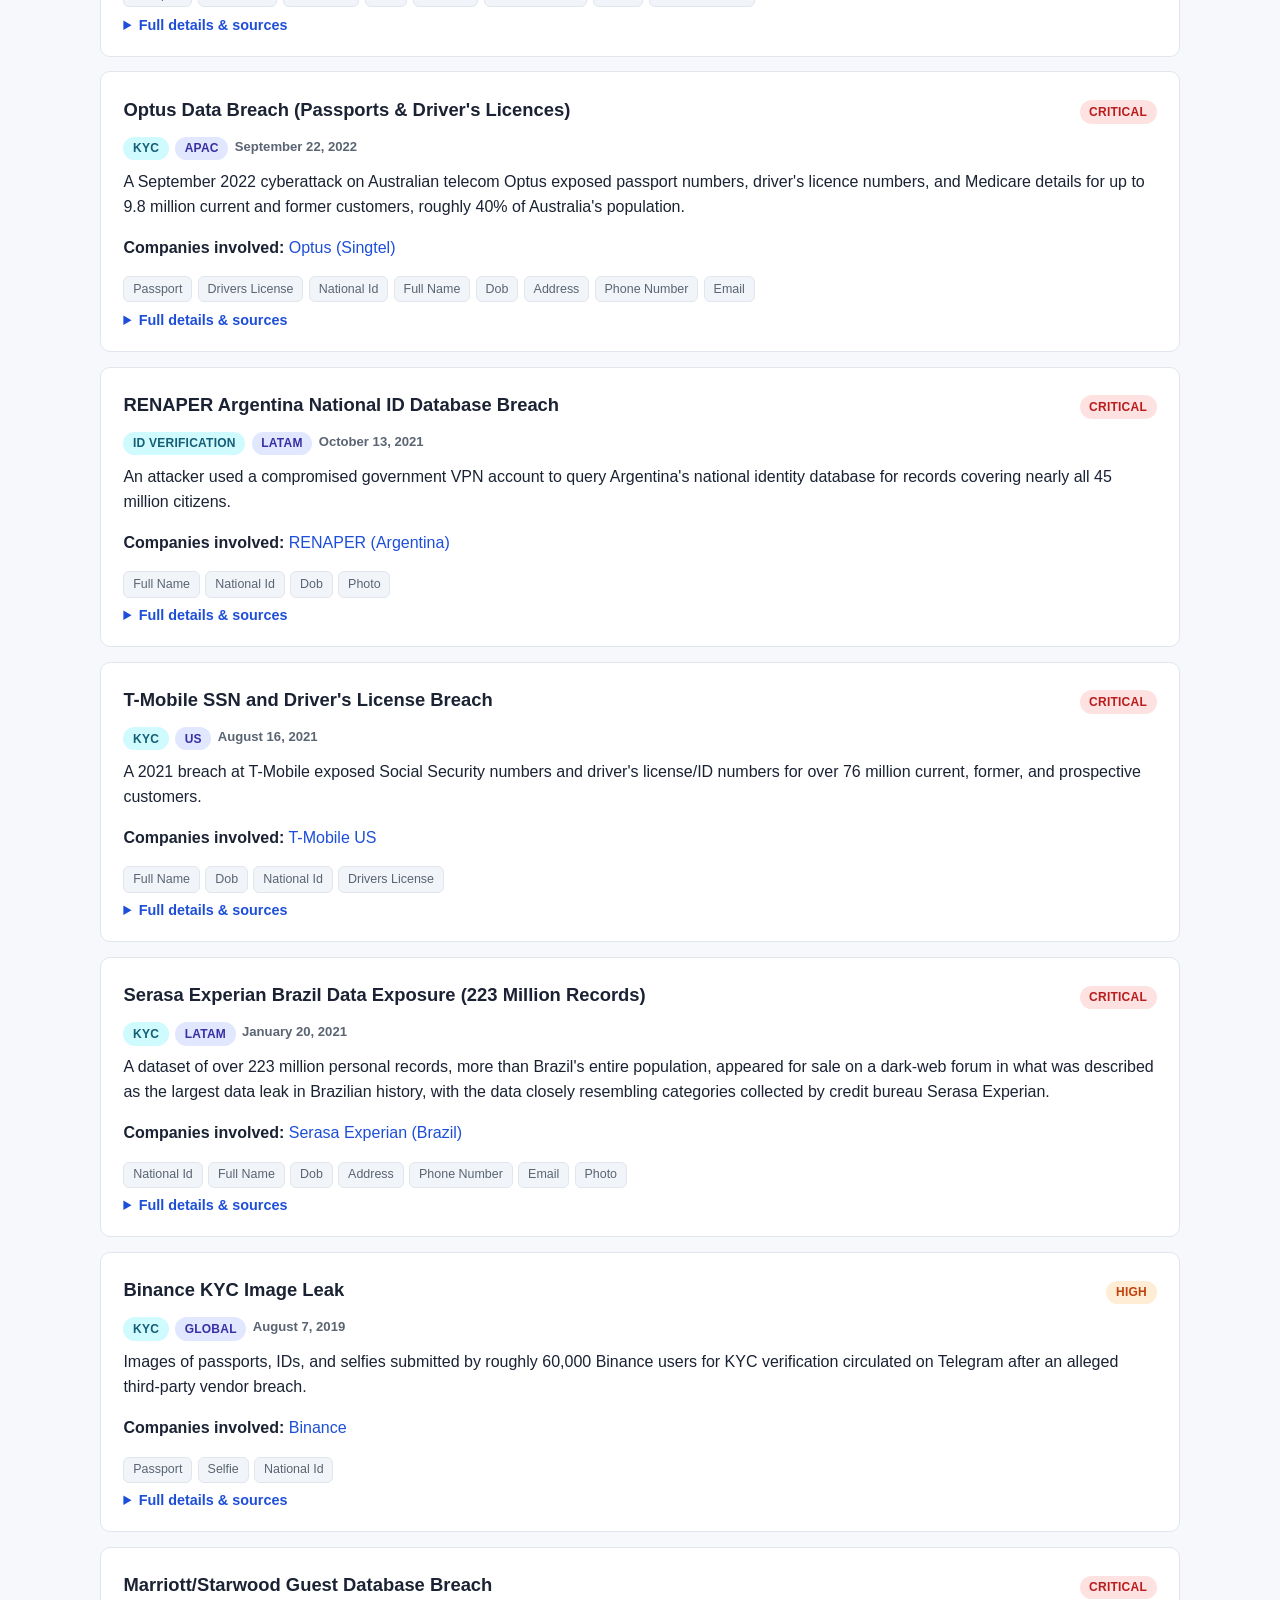
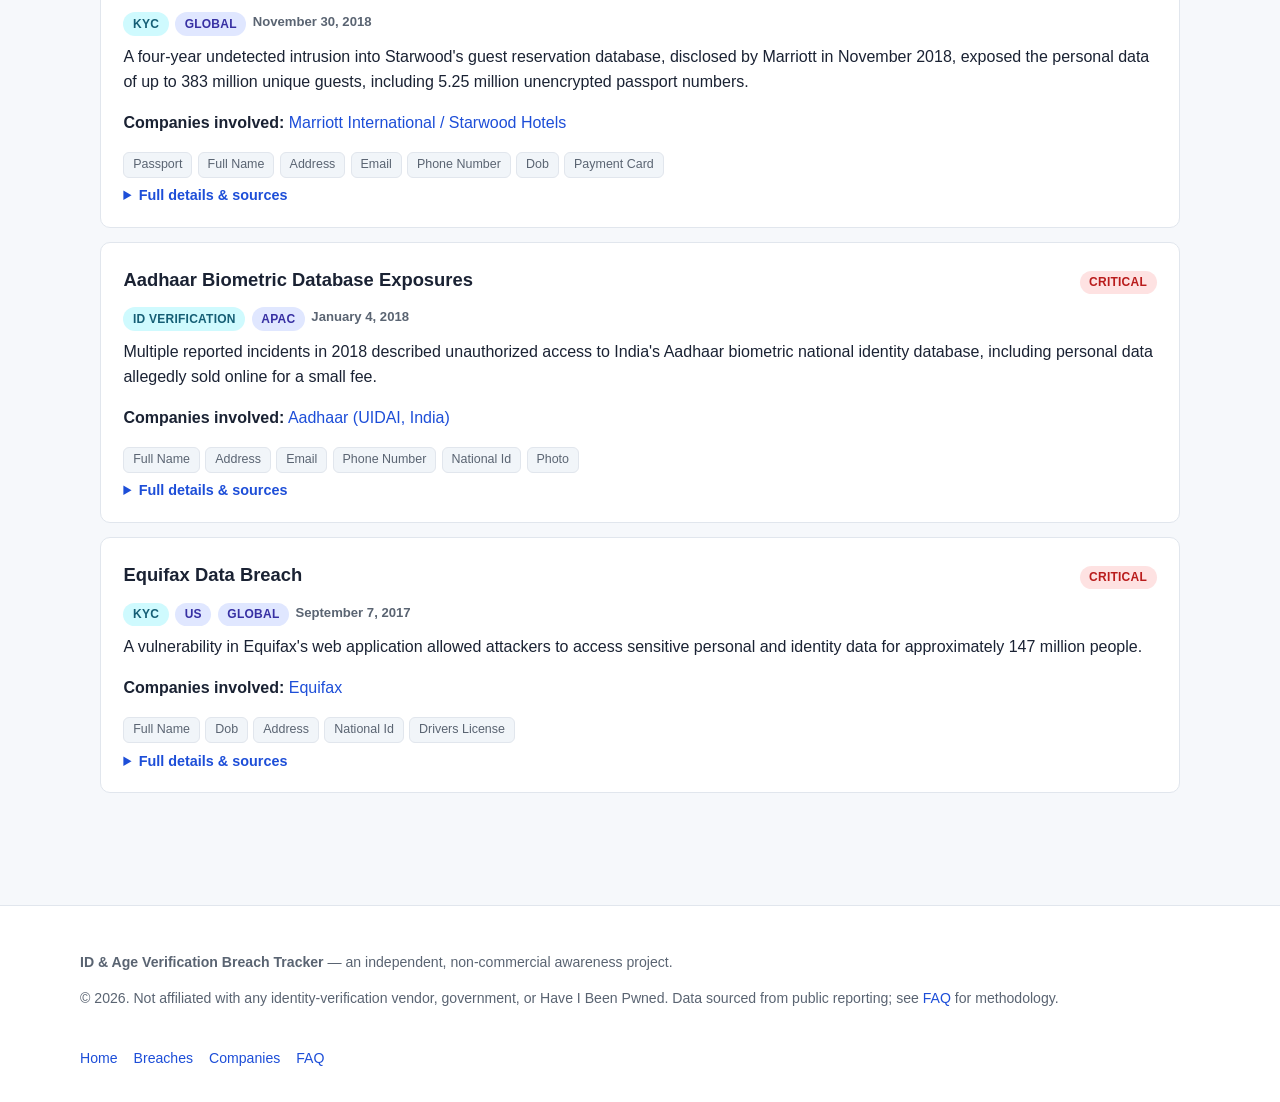
==== commit c143b733: "Bump asset version to v6 on index.html and breaches.html to load Batch 3 merge logic" ====
--- a/breaches.html
+++ b/breaches.html
@@ -6,7 +6,7 @@
 <title>All Known ID & Age Verification Breaches</title>
 <meta name="description" content="Searchable, filterable list of all publicly documented identity-verification and age-verification data breaches worldwide.">
 <link rel="icon" href="data:image/svg+xml,<svg xmlns=%22http://www.w3.org/2000/svg%22 viewBox=%220 0 100 100%22><rect width=%22100%22 height=%22100%22 rx=%2220%22 fill=%22%231d4ed8%22/><text x=%2250%22 y=%2265%22 font-size=%2250%22 fill=%22white%22 text-anchor=%22middle%22 font-family=%22sans-serif%22>ID</text></svg>">
-<link rel="stylesheet" href="styles.css?v=v2">
+<link rel="stylesheet" href="styles.css?v=v6">
 <script>
 (function() {
   try {
@@ -82,6 +82,6 @@
     </div>
   </footer>
 
-<script src="main.js?v=v2" defer></script>
+<script src="main.js?v=v6" defer></script>
 </body>
 </html>
--- a/styles.css
+++ b/styles.css
@@ -53,7 +53,7 @@
 .btn-outline:hover { background: rgba(255,255,255,0.12); }
 .btn-solid { background: var(--color-primary); color: #fff; }
 .btn-solid:hover { background: var(--color-primary-dark); }
-.stats-grid { display: grid; grid-template-columns: repeat(auto-fit, minmax(180px, 1fr)); gap: 1rem; margin: -2.5rem auto 2.5rem; max-width: var(--max-width); padding: 0 1.25rem; position: relative; z-index: 5; }
+.stats-grid { display: grid; grid-template-columns: repeat(auto-fit, minmax(180px, 1fr)); gap: 1rem; margin: 2.5rem auto 3rem; max-width: var(--max-width); padding: 0 1.25rem; position: relative; z-index: 5; }
 .stat-card { background: var(--color-surface); border: 1px solid var(--color-border); border-radius: var(--radius); padding: 1.25rem 1.4rem; box-shadow: 0 8px 24px rgba(15, 37, 87, 0.08); transition: background 0.15s ease, border-color 0.15s ease; }
 .stat-value { font-size: 1.9rem; font-weight: 800; color: var(--color-primary-dark); display: block; }
 .stat-label { color: var(--color-text-muted); font-size: 0.88rem; }
@@ -122,7 +122,6 @@
 .empty-state { text-align: center; padding: 2.5rem 1rem; color: var(--color-text-muted); }
 @media (max-width: 640px) {
   .header-inner { flex-direction: column; align-items: flex-start; }
-  .stats-grid { margin-top: -1.5rem; }
   .filter-count { margin-left: 0; }
 }
 
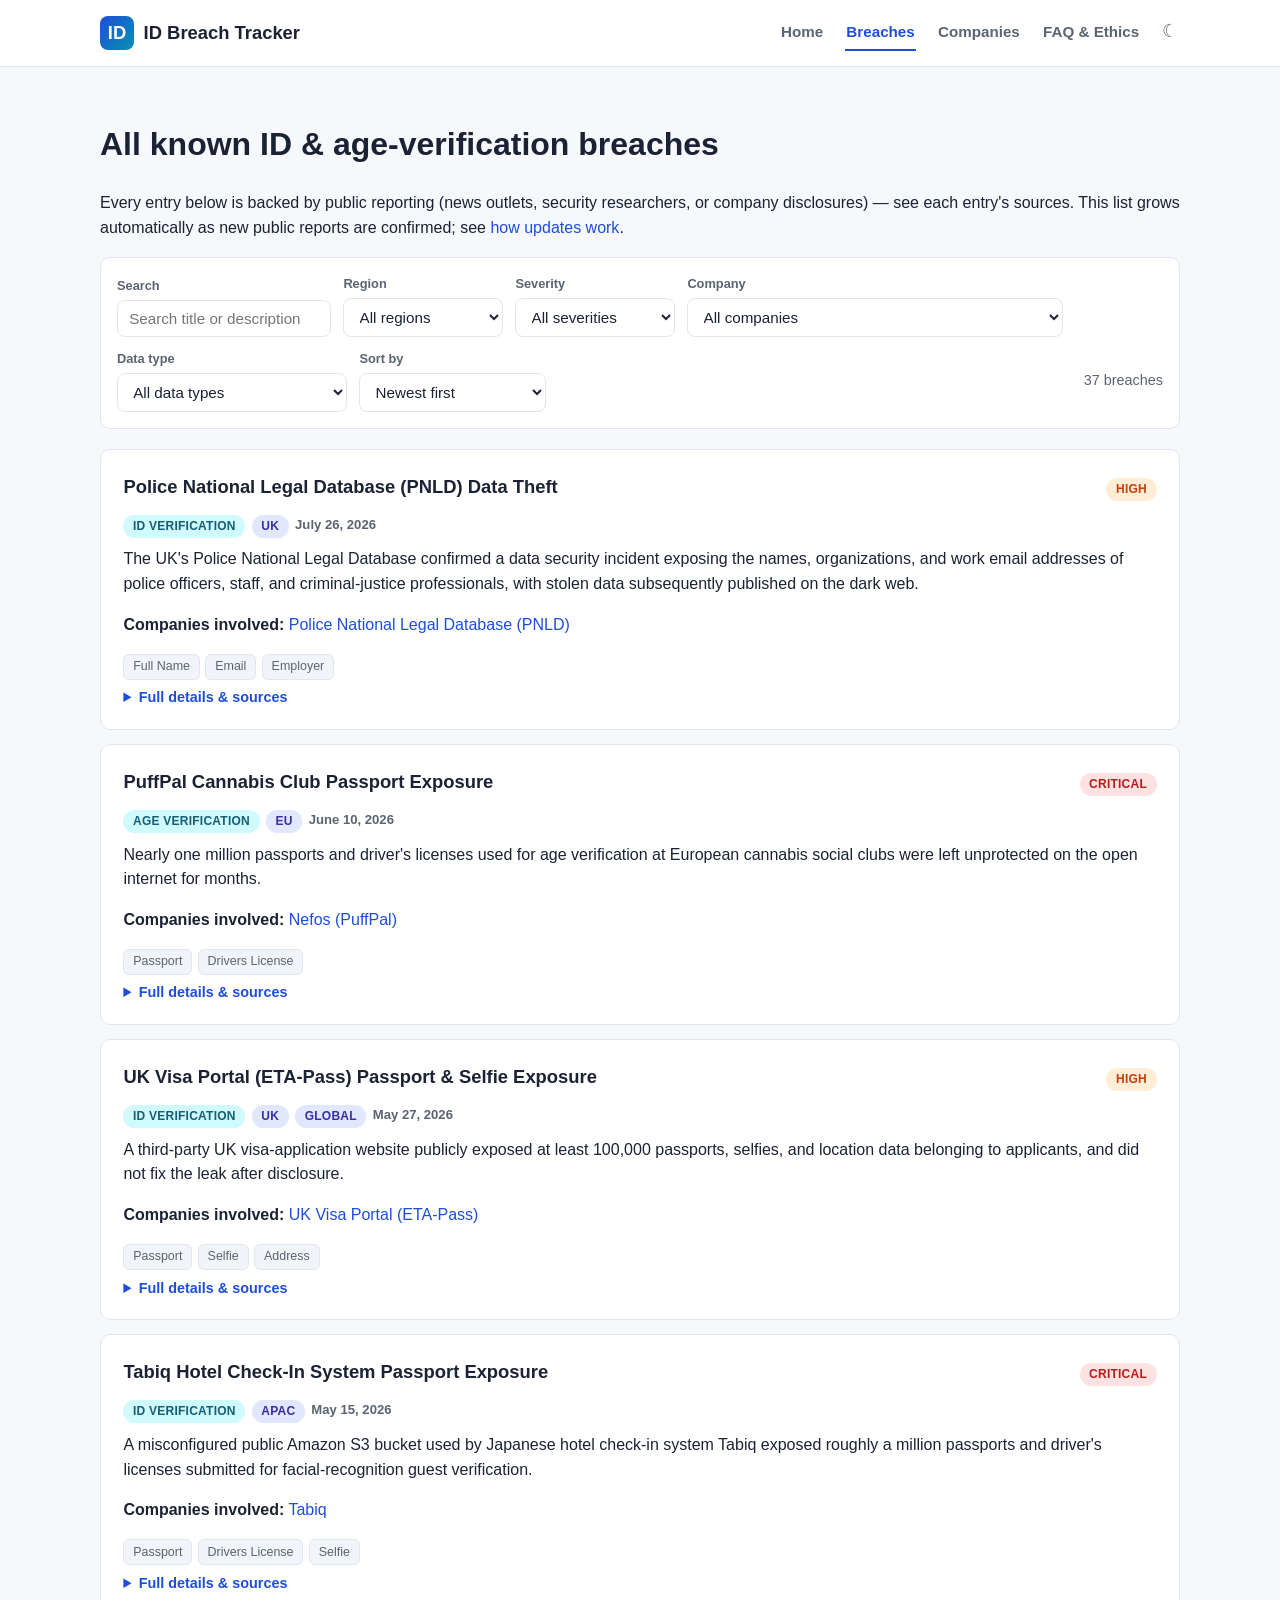
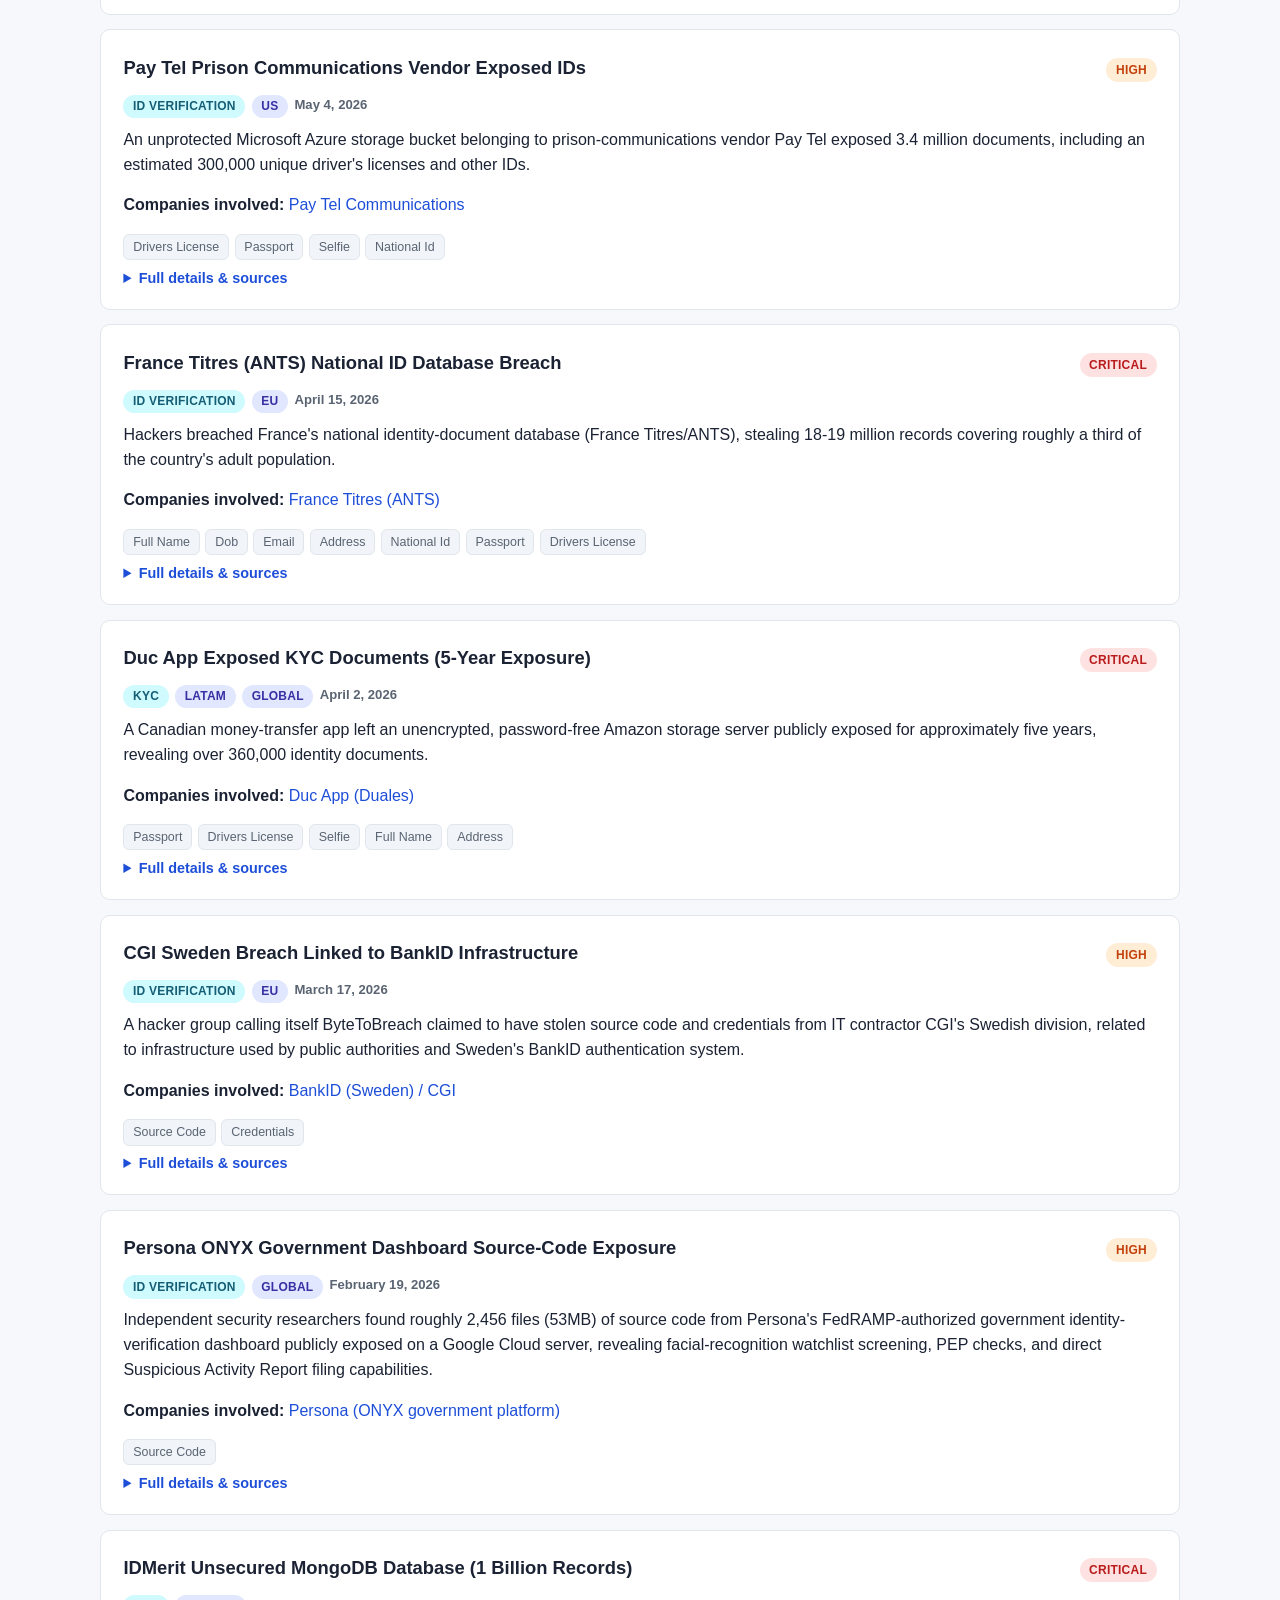
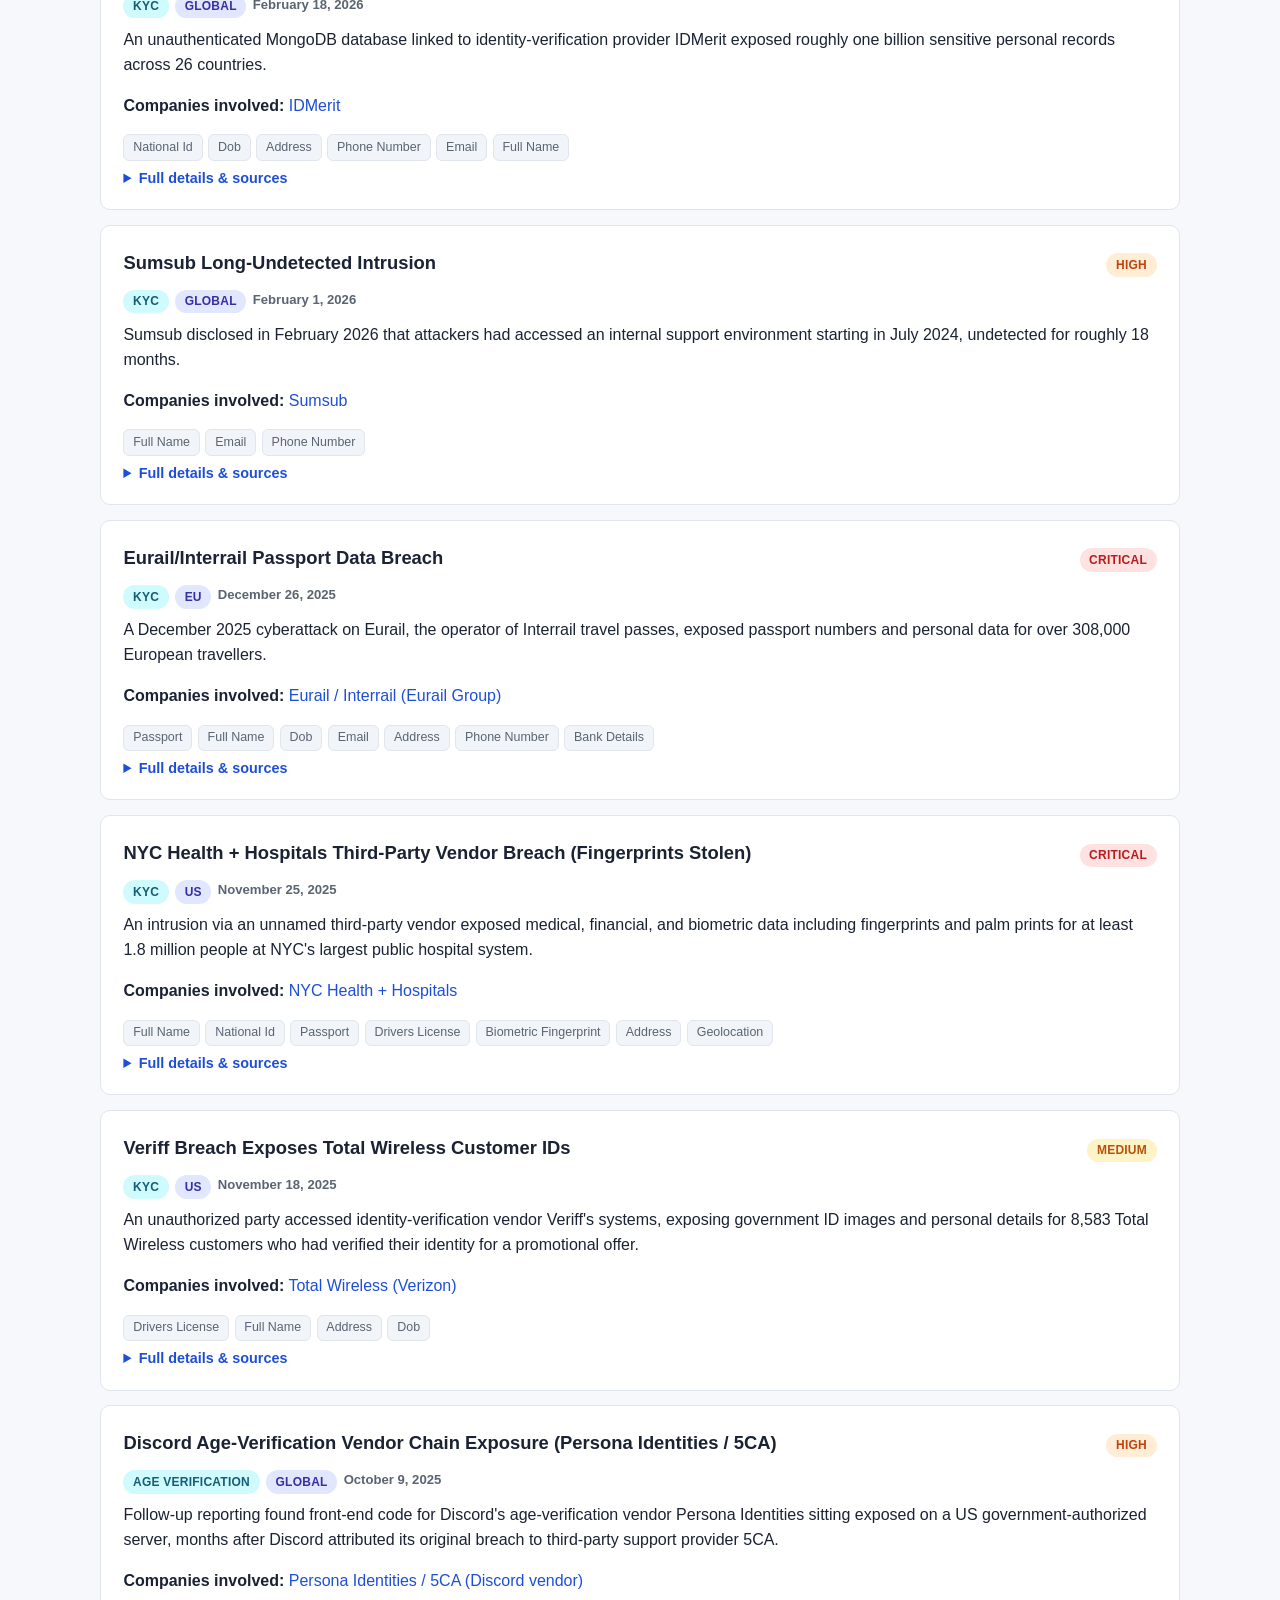
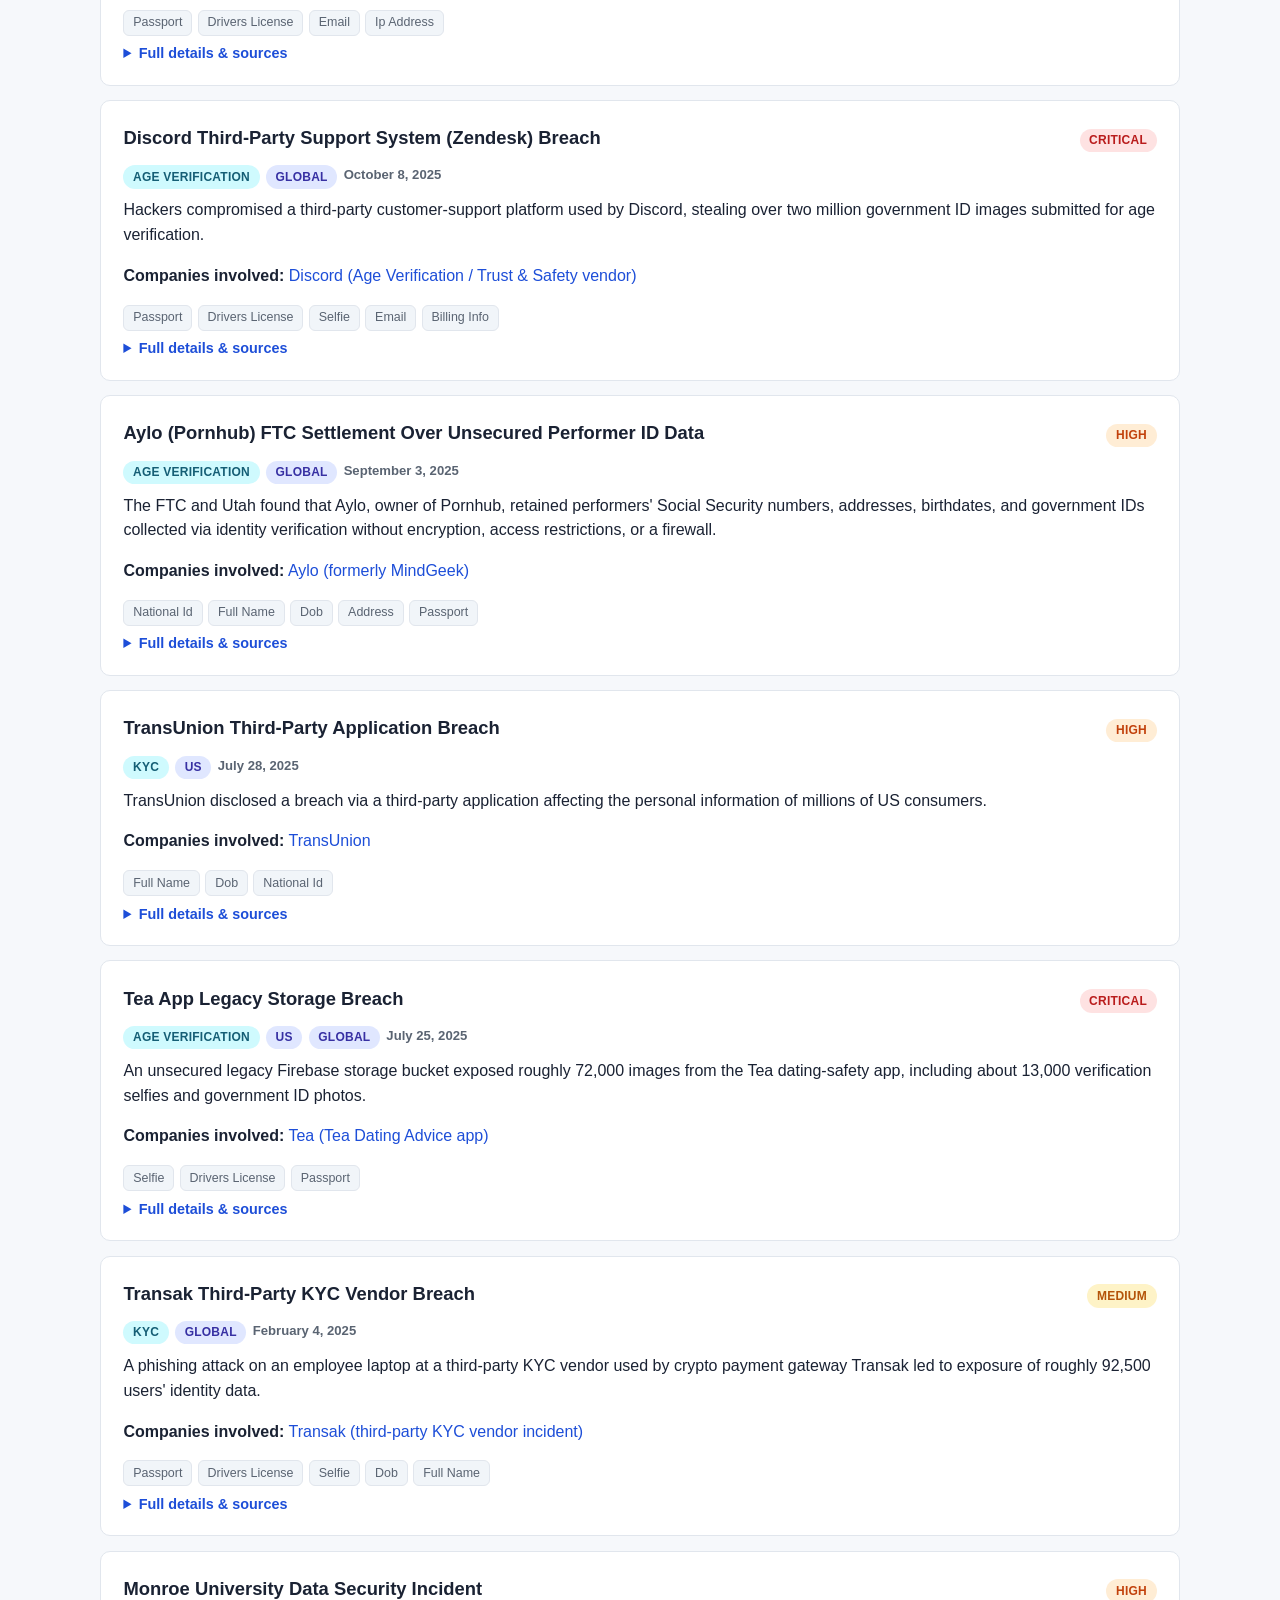
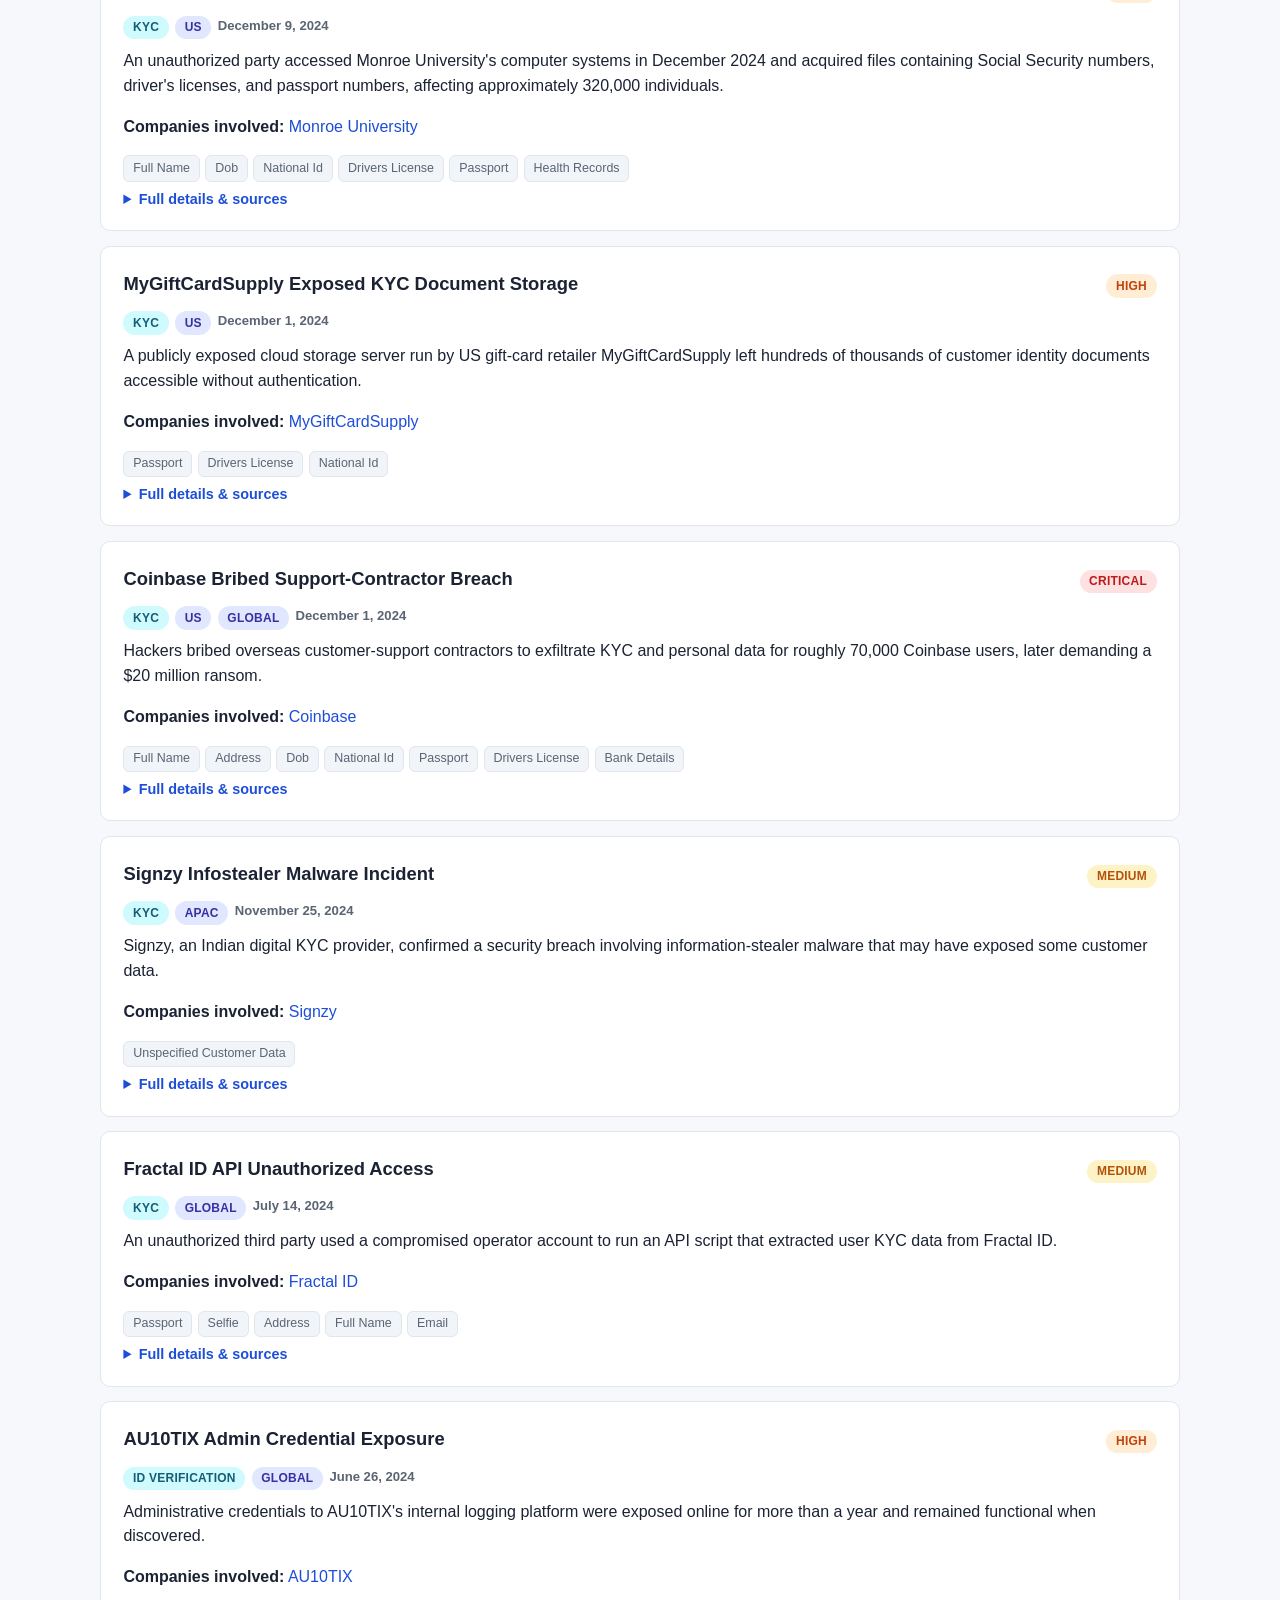
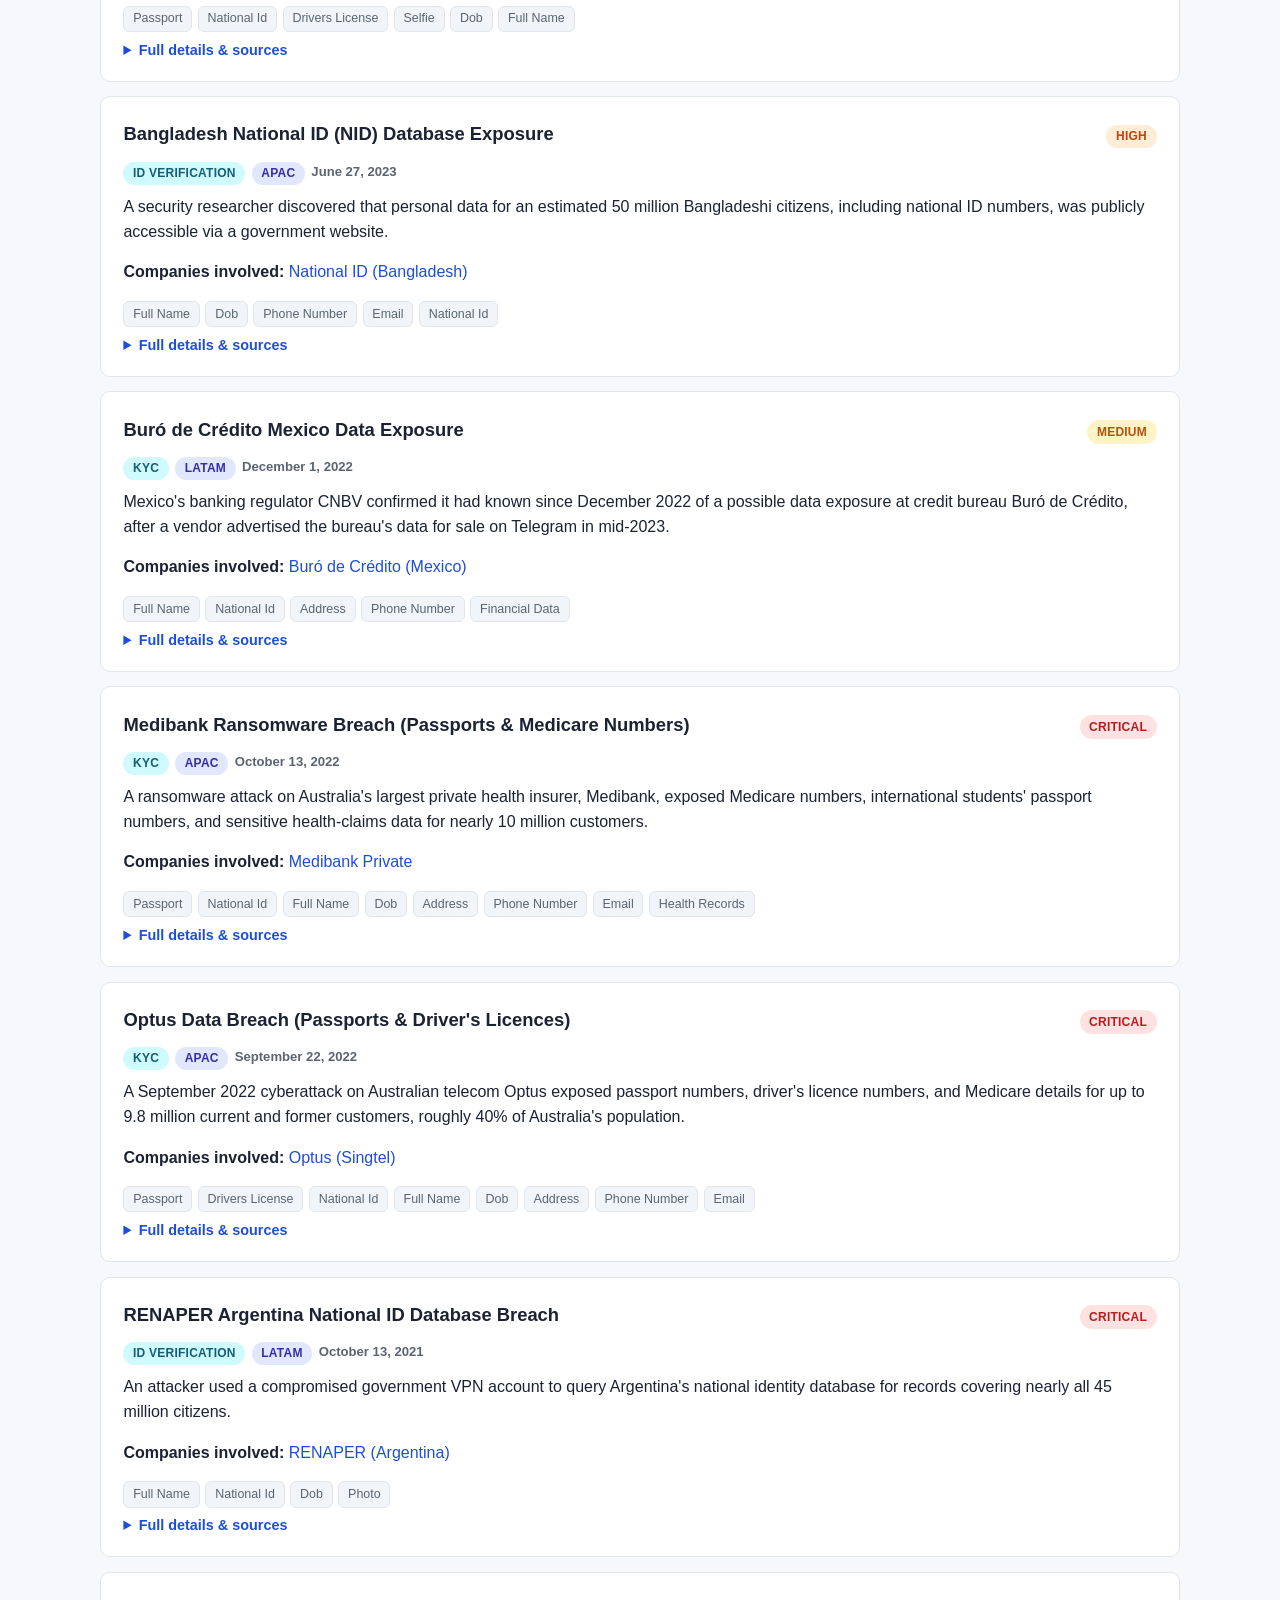
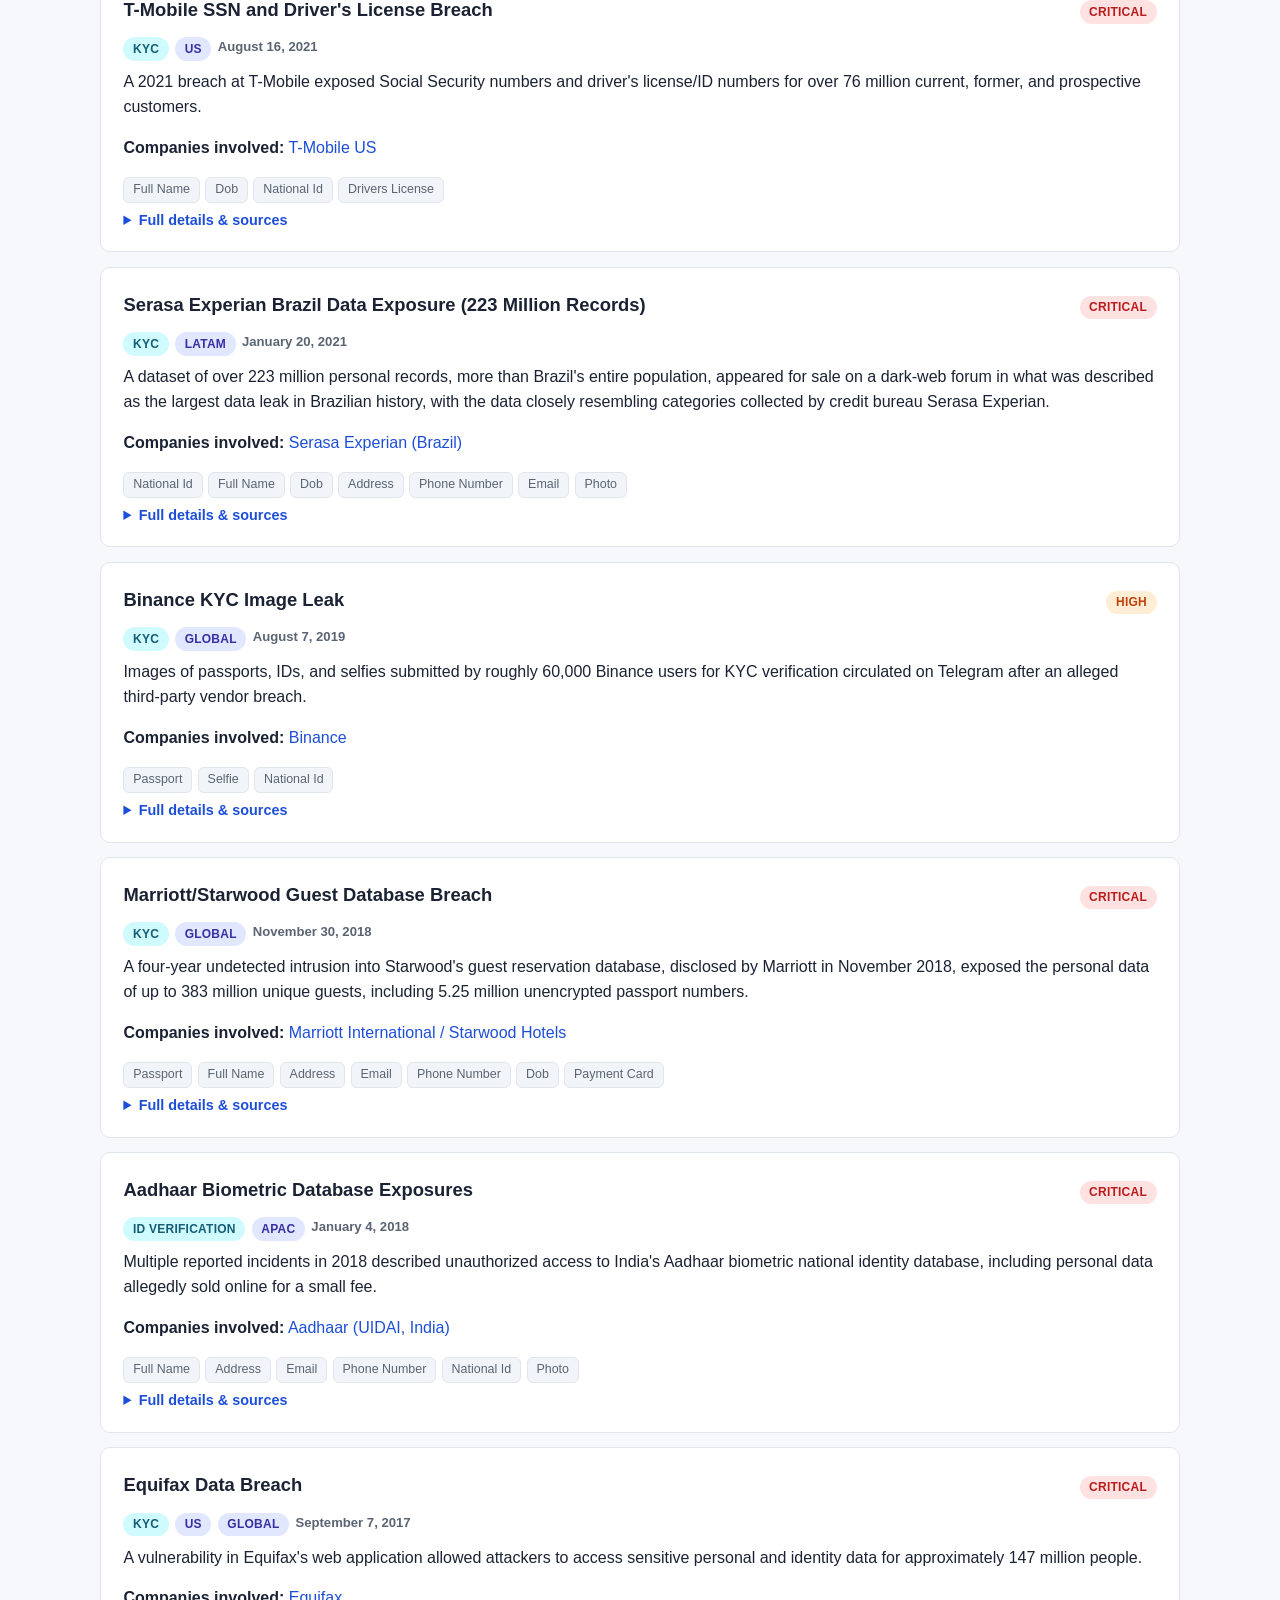
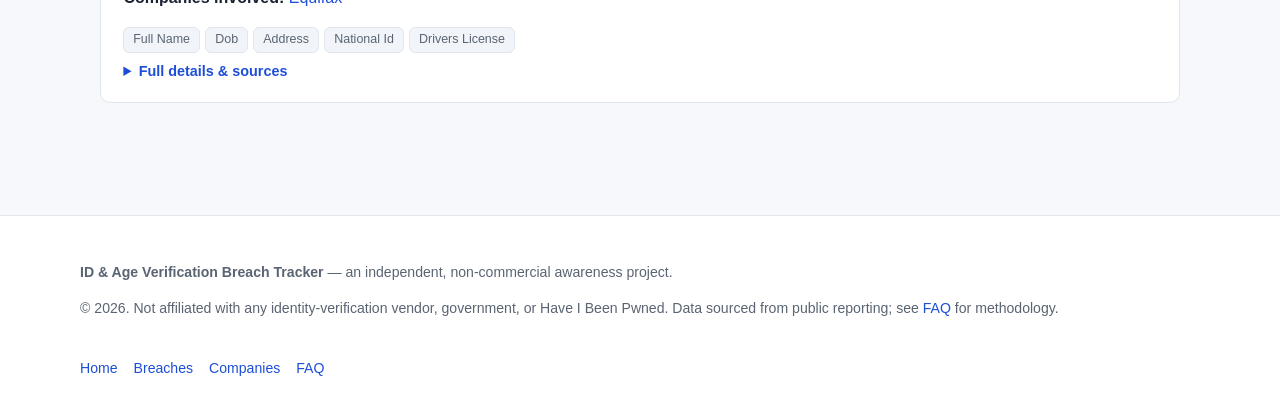
==== commit c0f05f2b: "Bump asset version to v7 on index.html and breaches.html to load Batch 4 merge logic" ====
--- a/breaches.html
+++ b/breaches.html
@@ -6,7 +6,7 @@
 <title>All Known ID & Age Verification Breaches</title>
 <meta name="description" content="Searchable, filterable list of all publicly documented identity-verification and age-verification data breaches worldwide.">
 <link rel="icon" href="data:image/svg+xml,<svg xmlns=%22http://www.w3.org/2000/svg%22 viewBox=%220 0 100 100%22><rect width=%22100%22 height=%22100%22 rx=%2220%22 fill=%22%231d4ed8%22/><text x=%2250%22 y=%2265%22 font-size=%2250%22 fill=%22white%22 text-anchor=%22middle%22 font-family=%22sans-serif%22>ID</text></svg>">
-<link rel="stylesheet" href="styles.css?v=v6">
+<link rel="stylesheet" href="styles.css?v=v7">
 <script>
 (function() {
   try {
@@ -82,6 +82,6 @@
     </div>
   </footer>
 
-<script src="main.js?v=v6" defer></script>
+<script src="main.js?v=v7" defer></script>
 </body>
 </html>
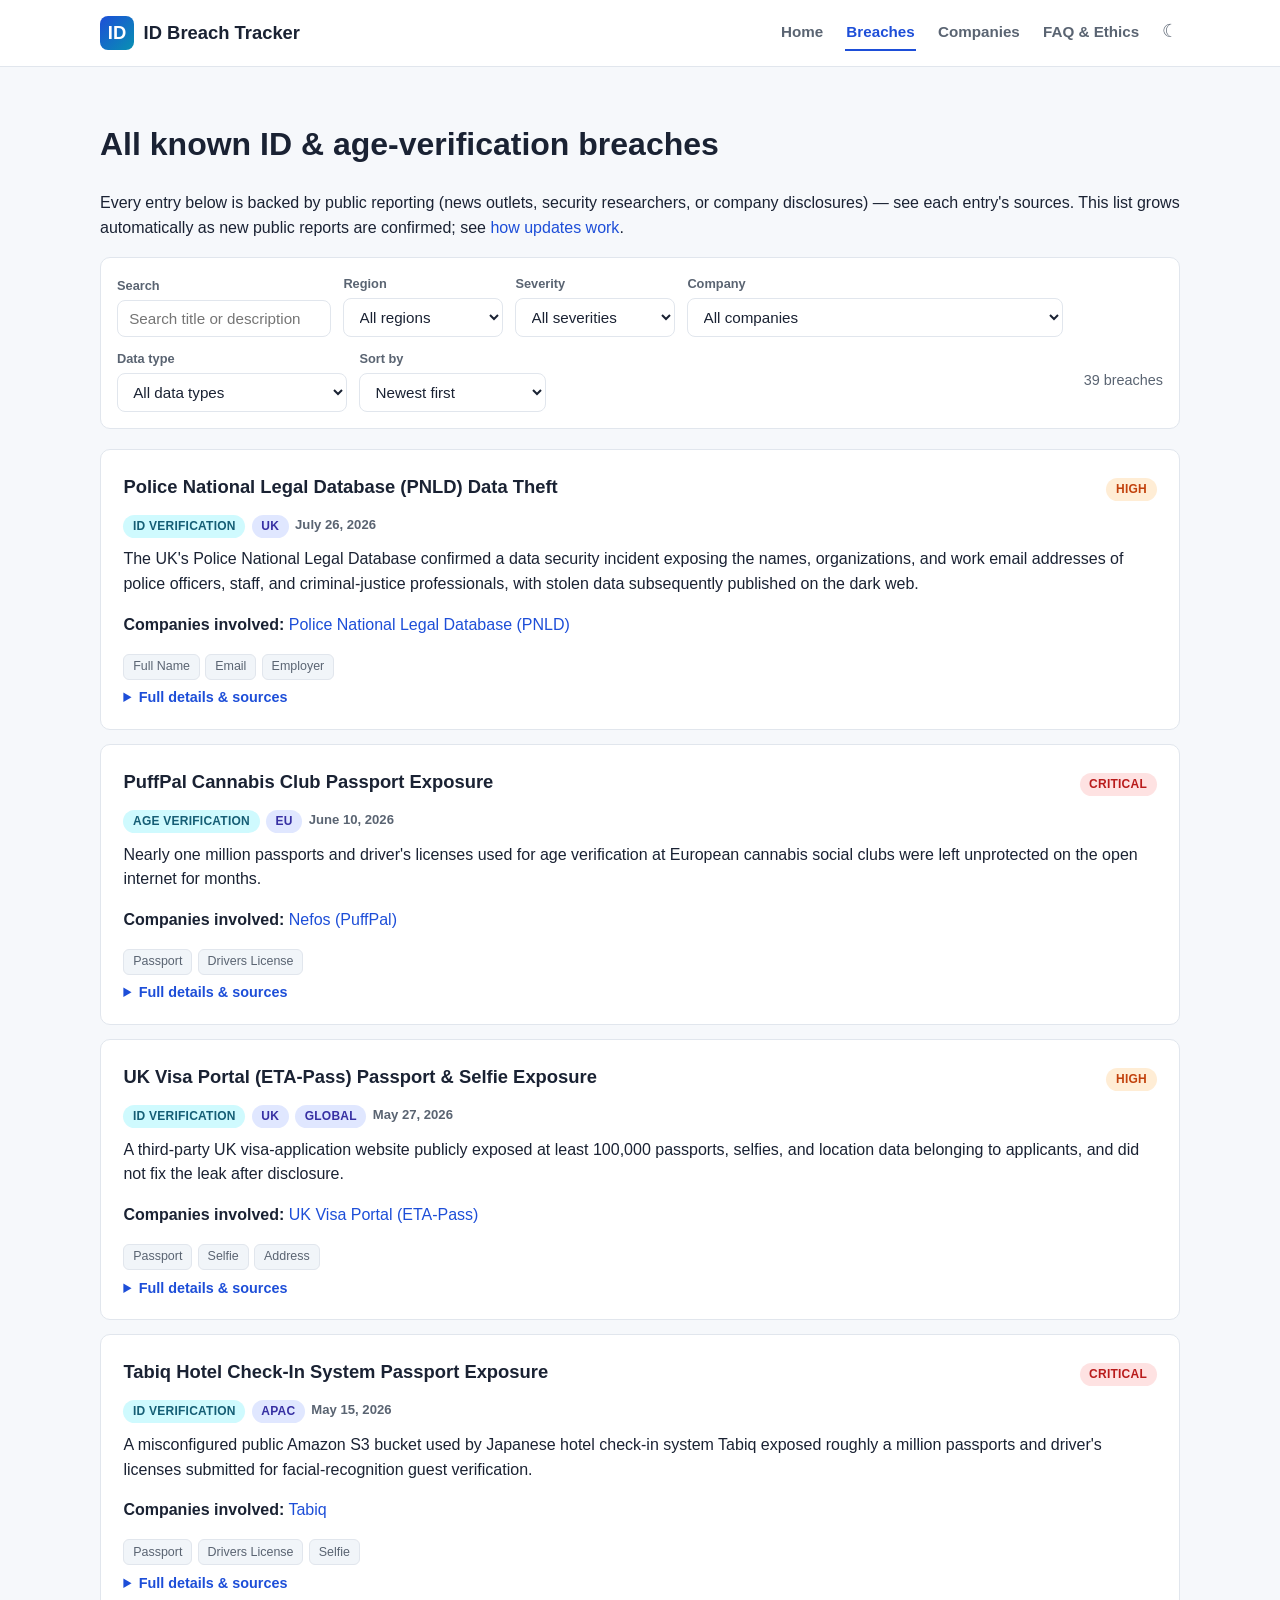
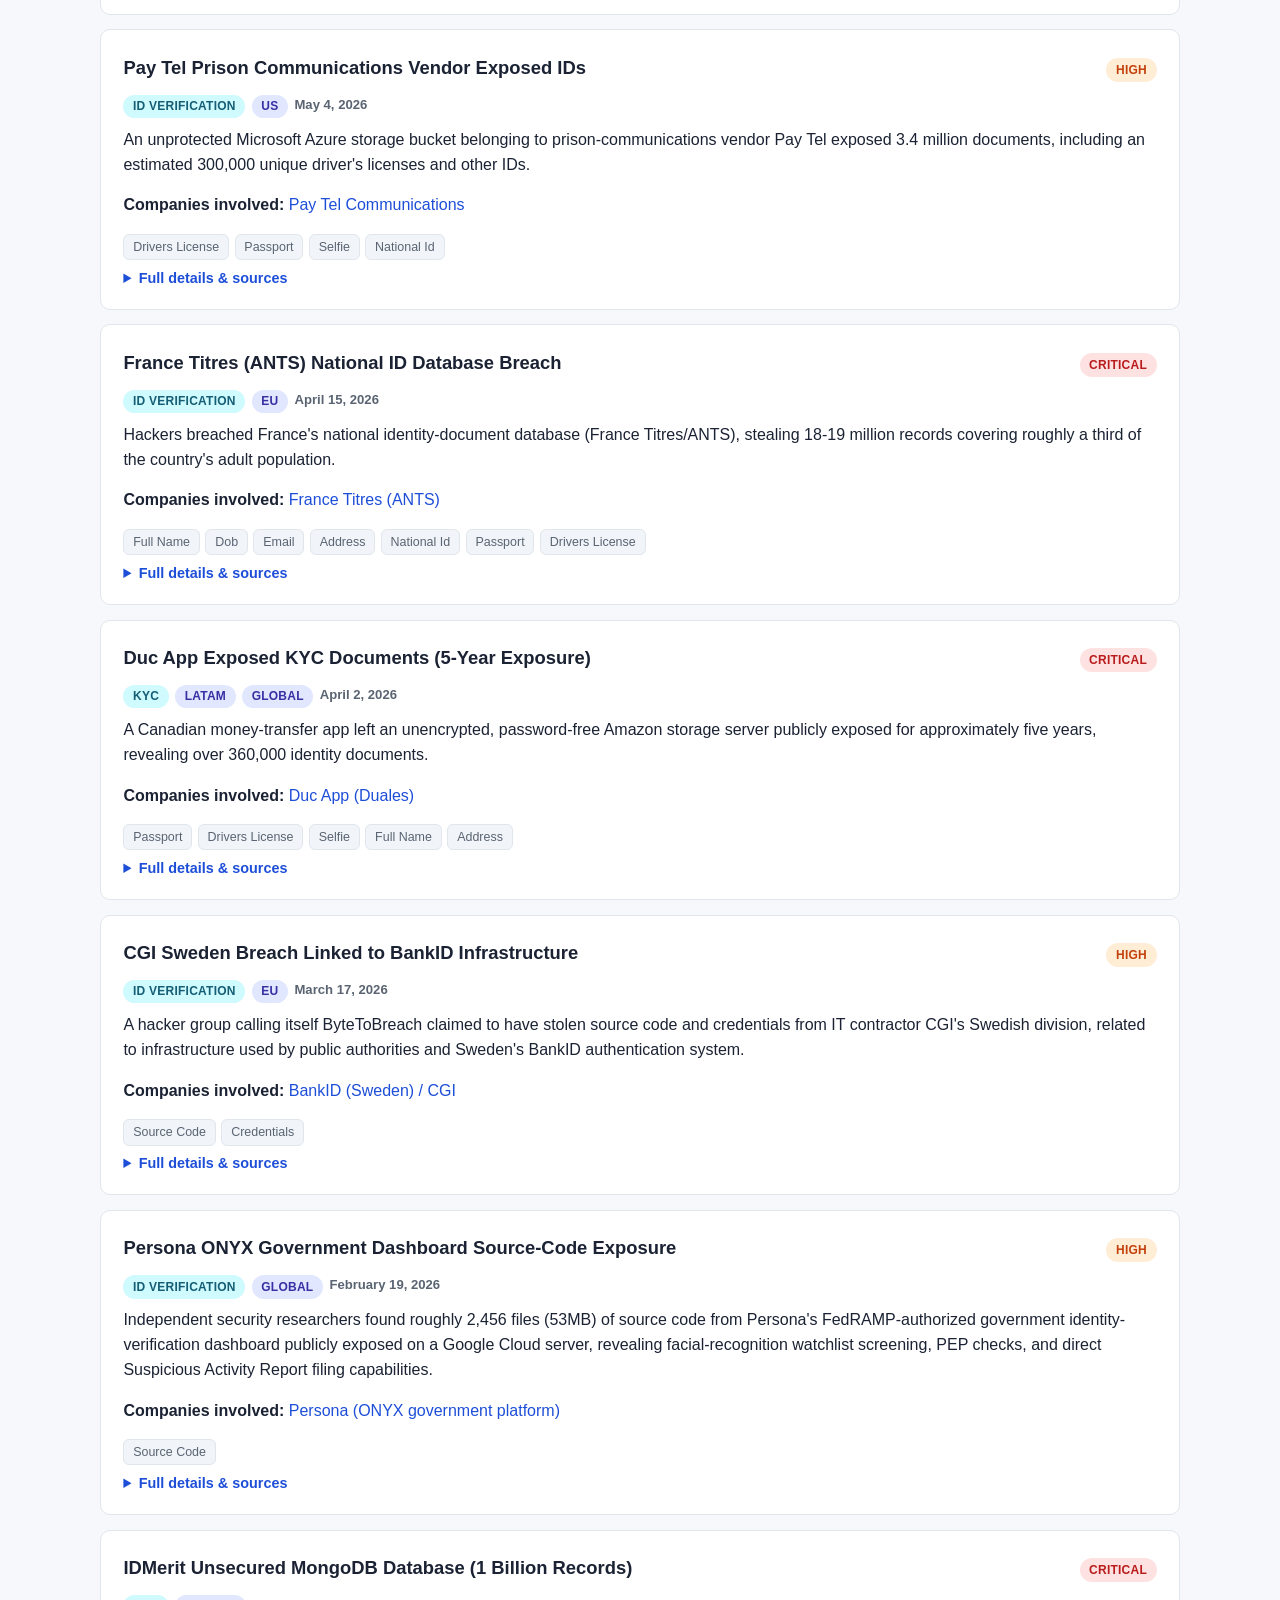
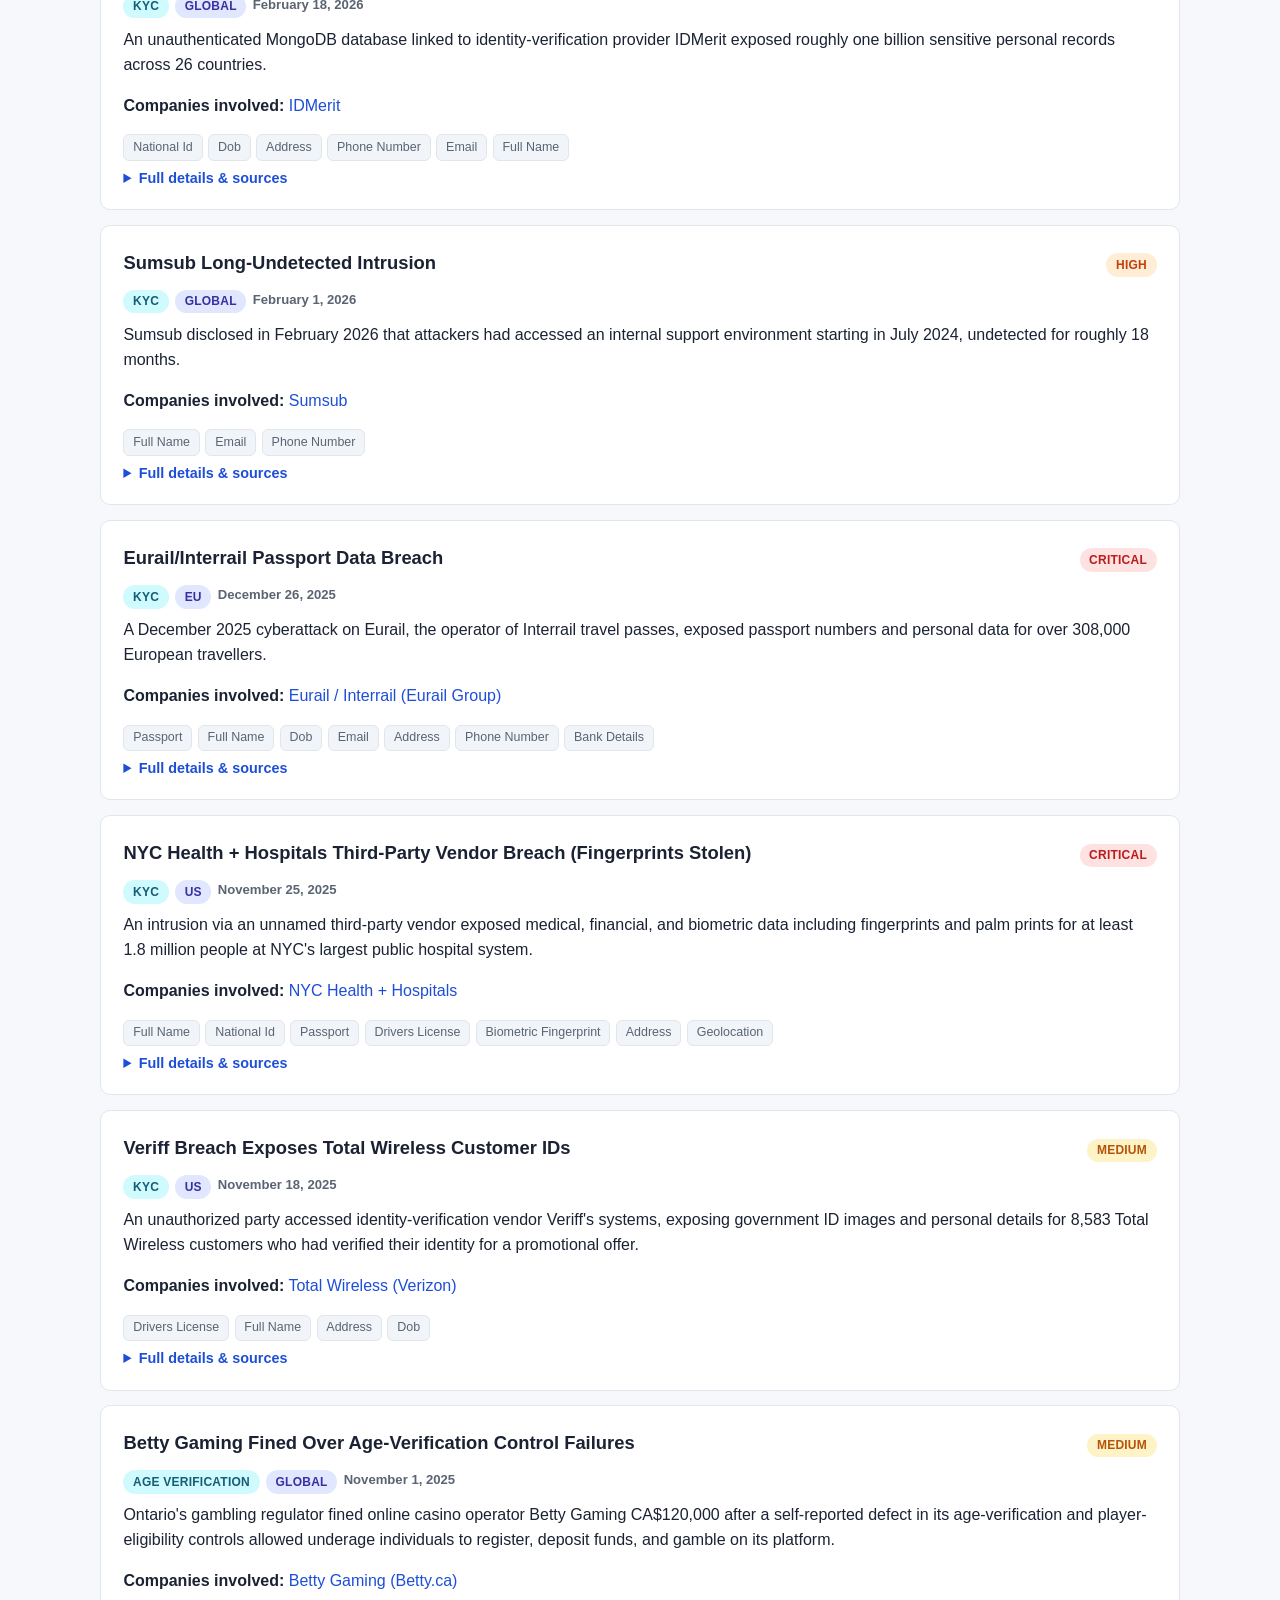
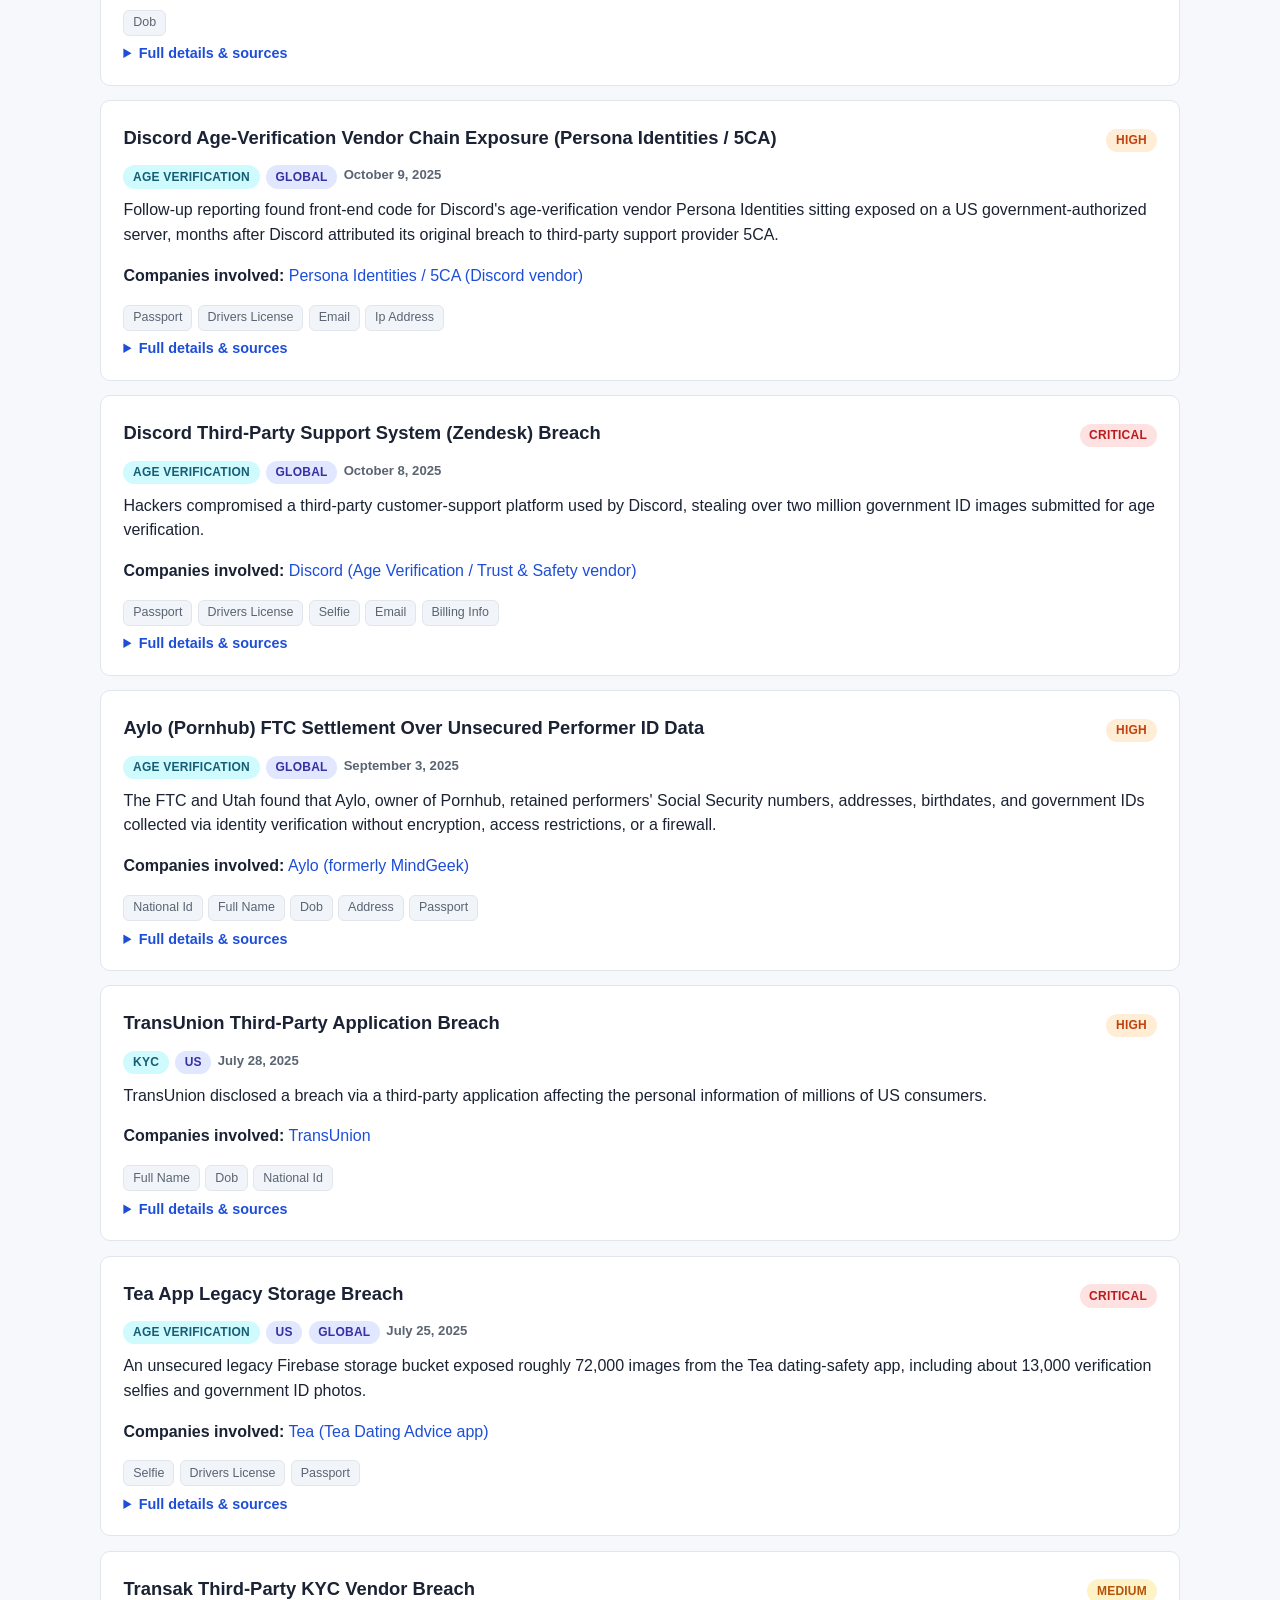
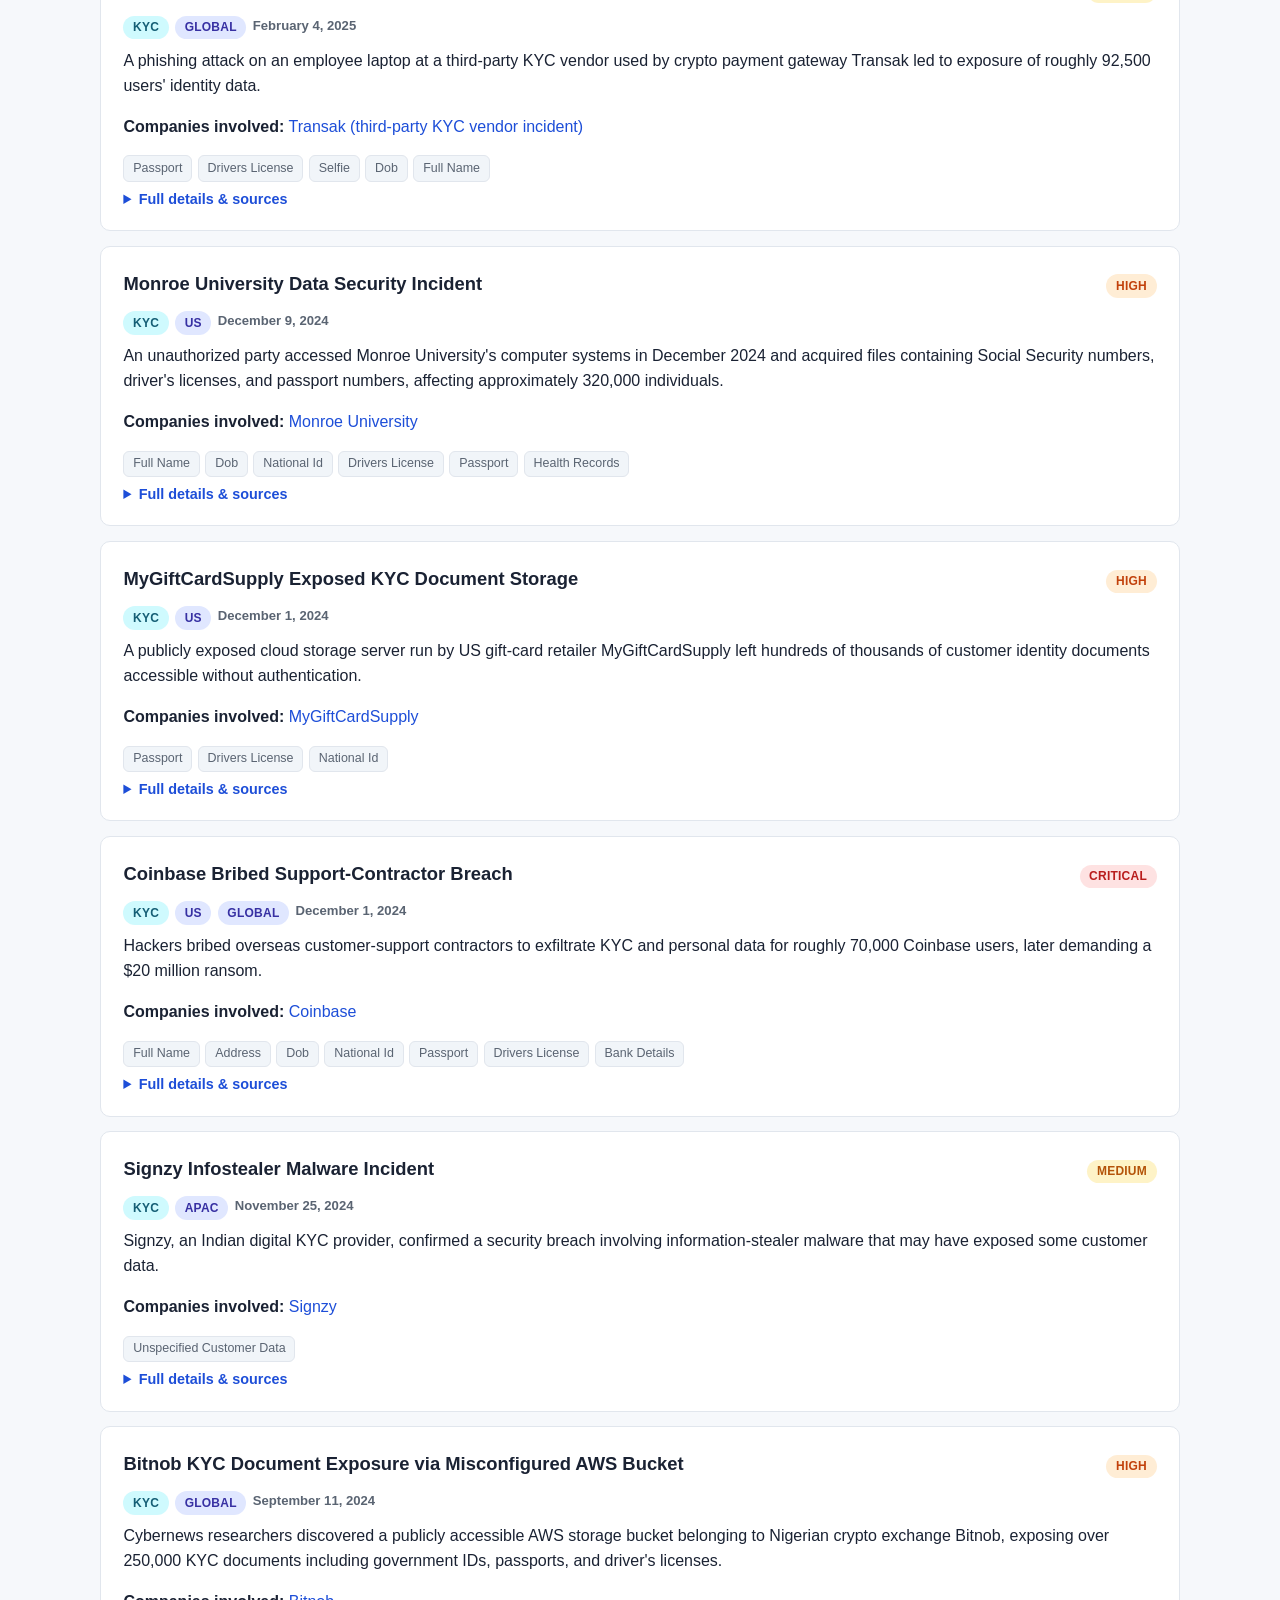
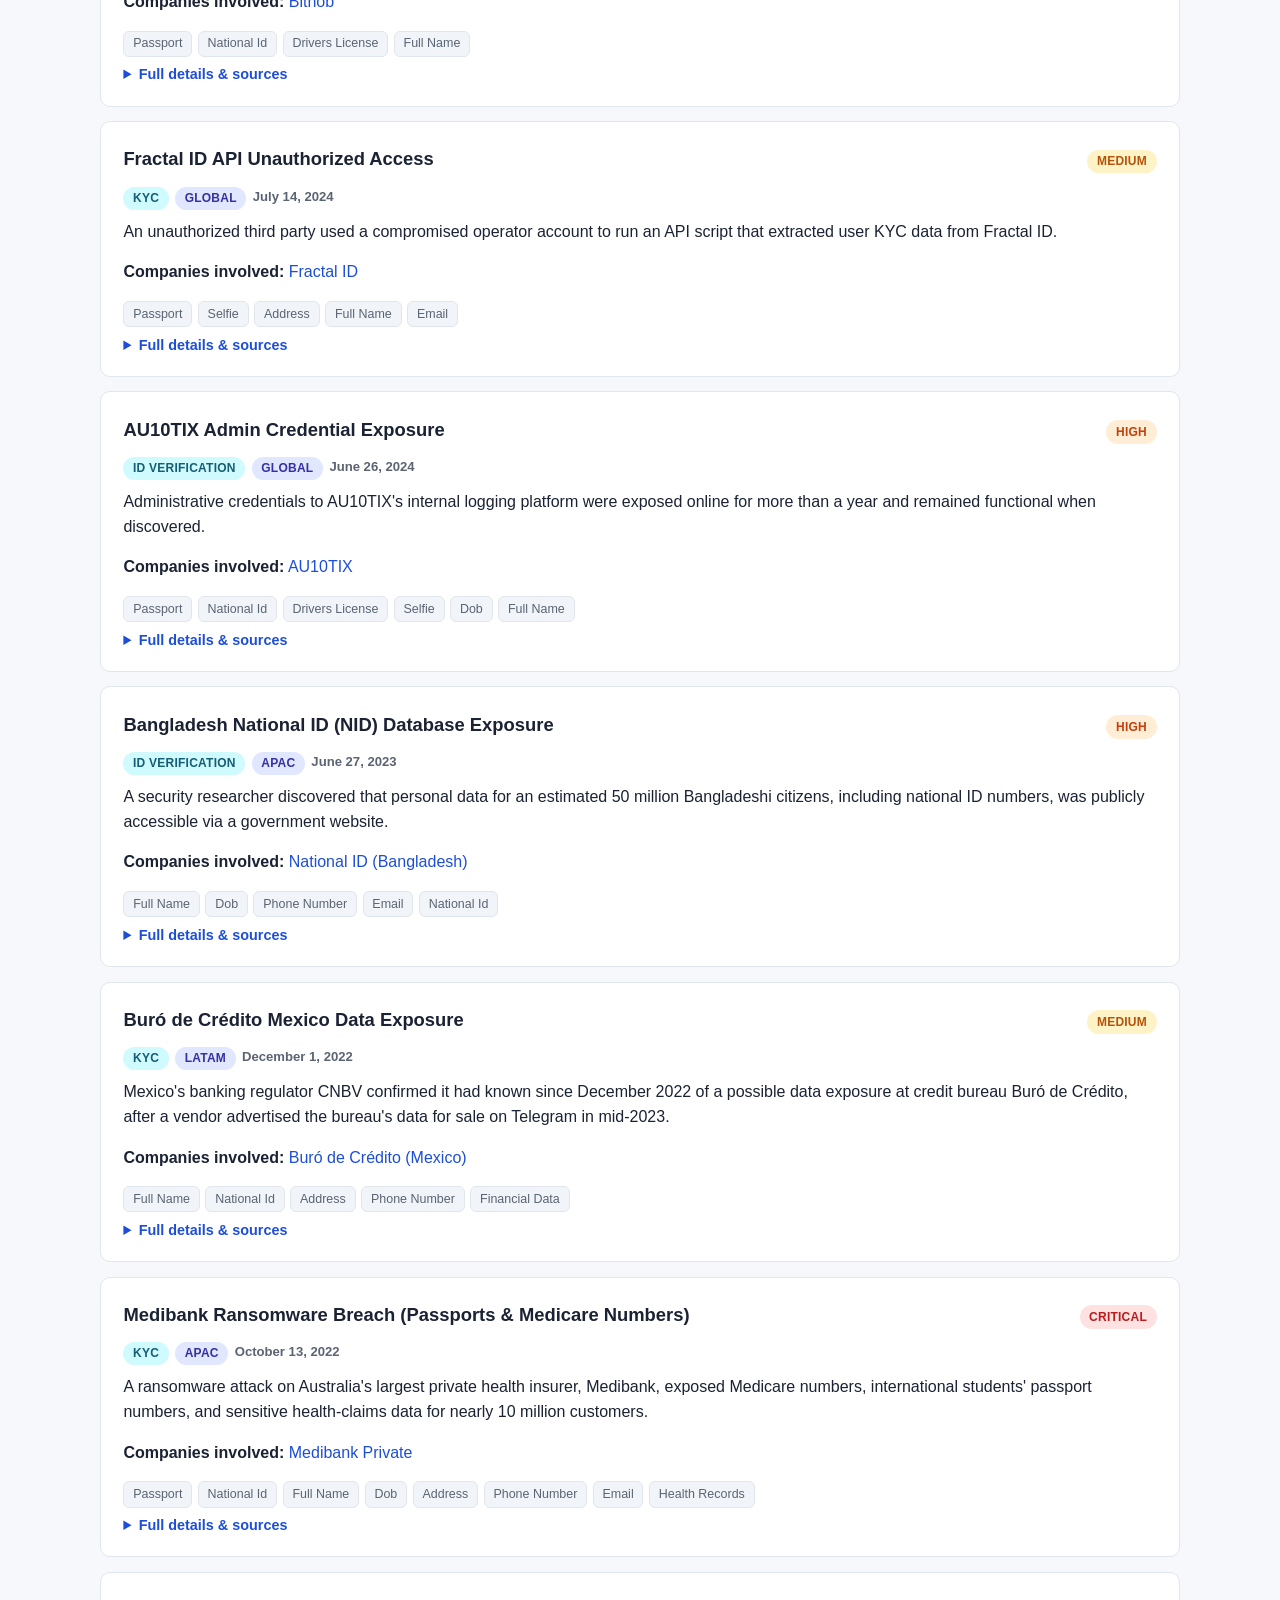
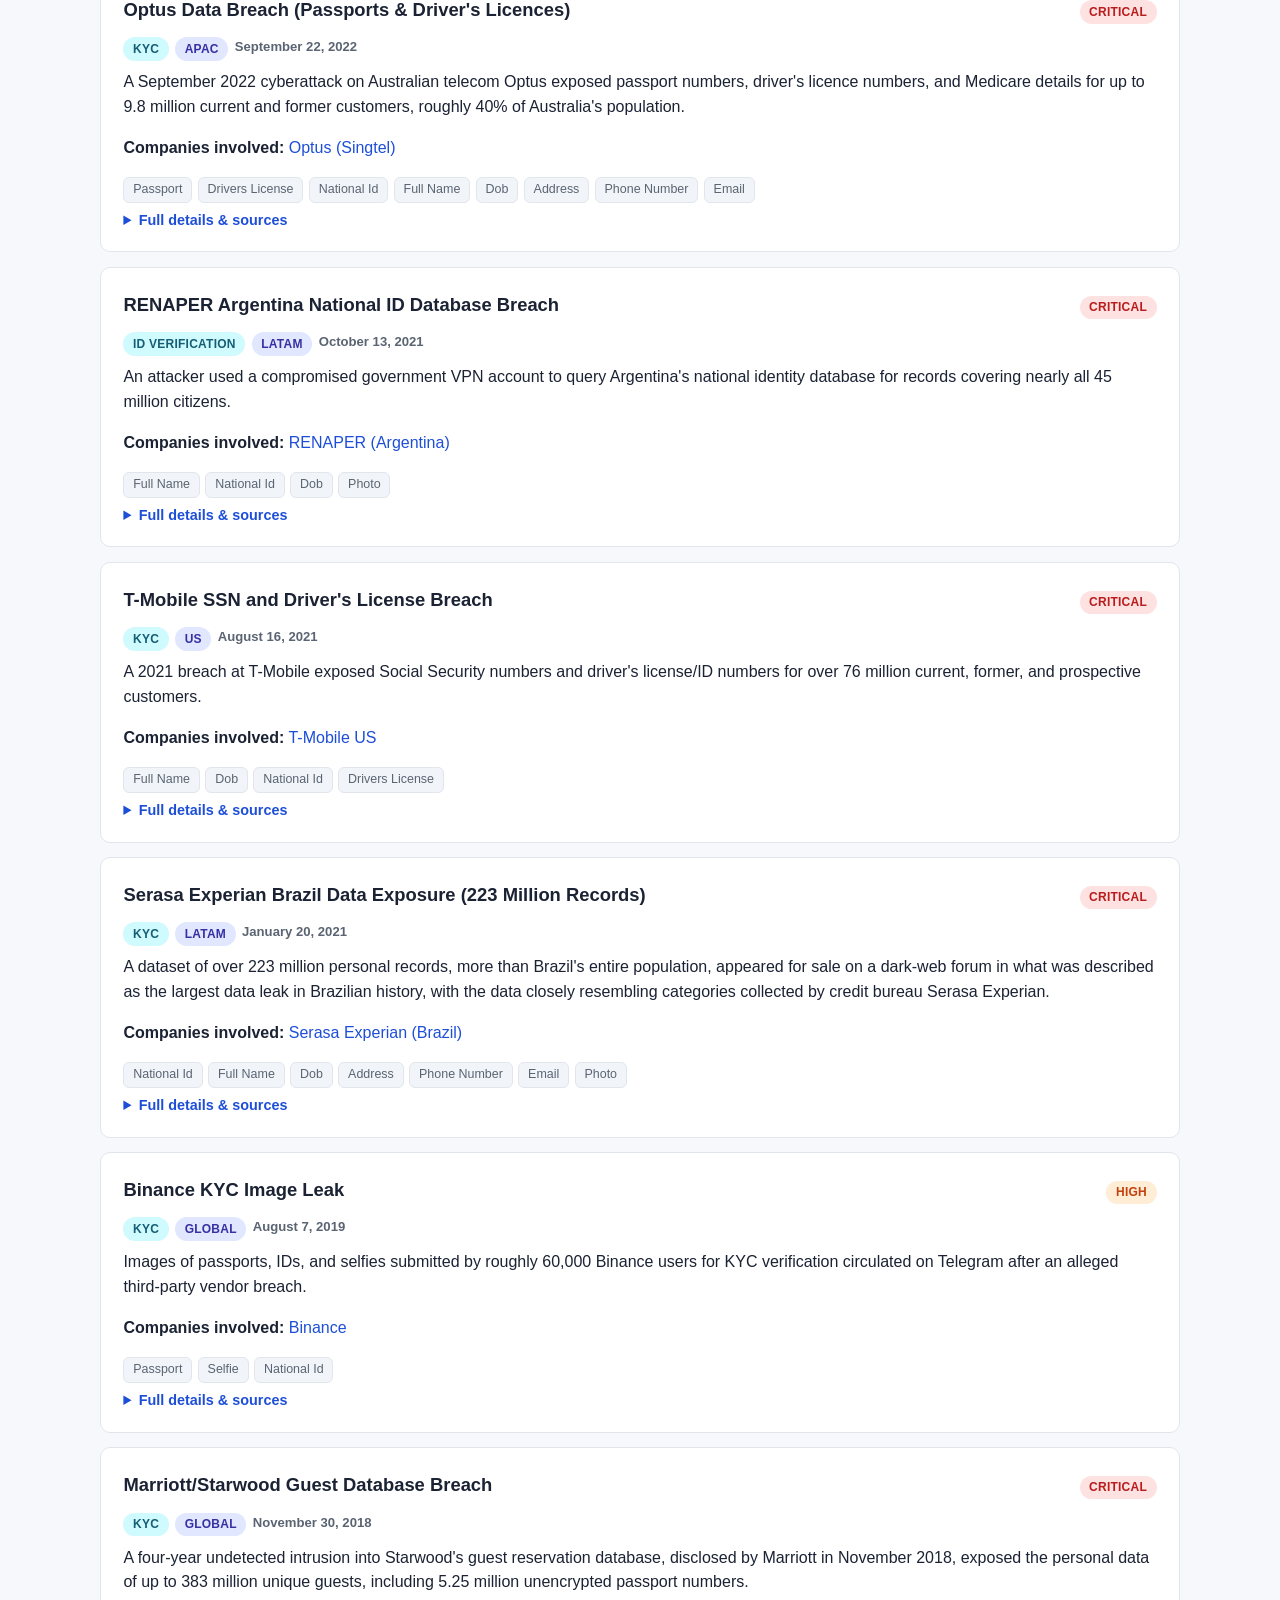
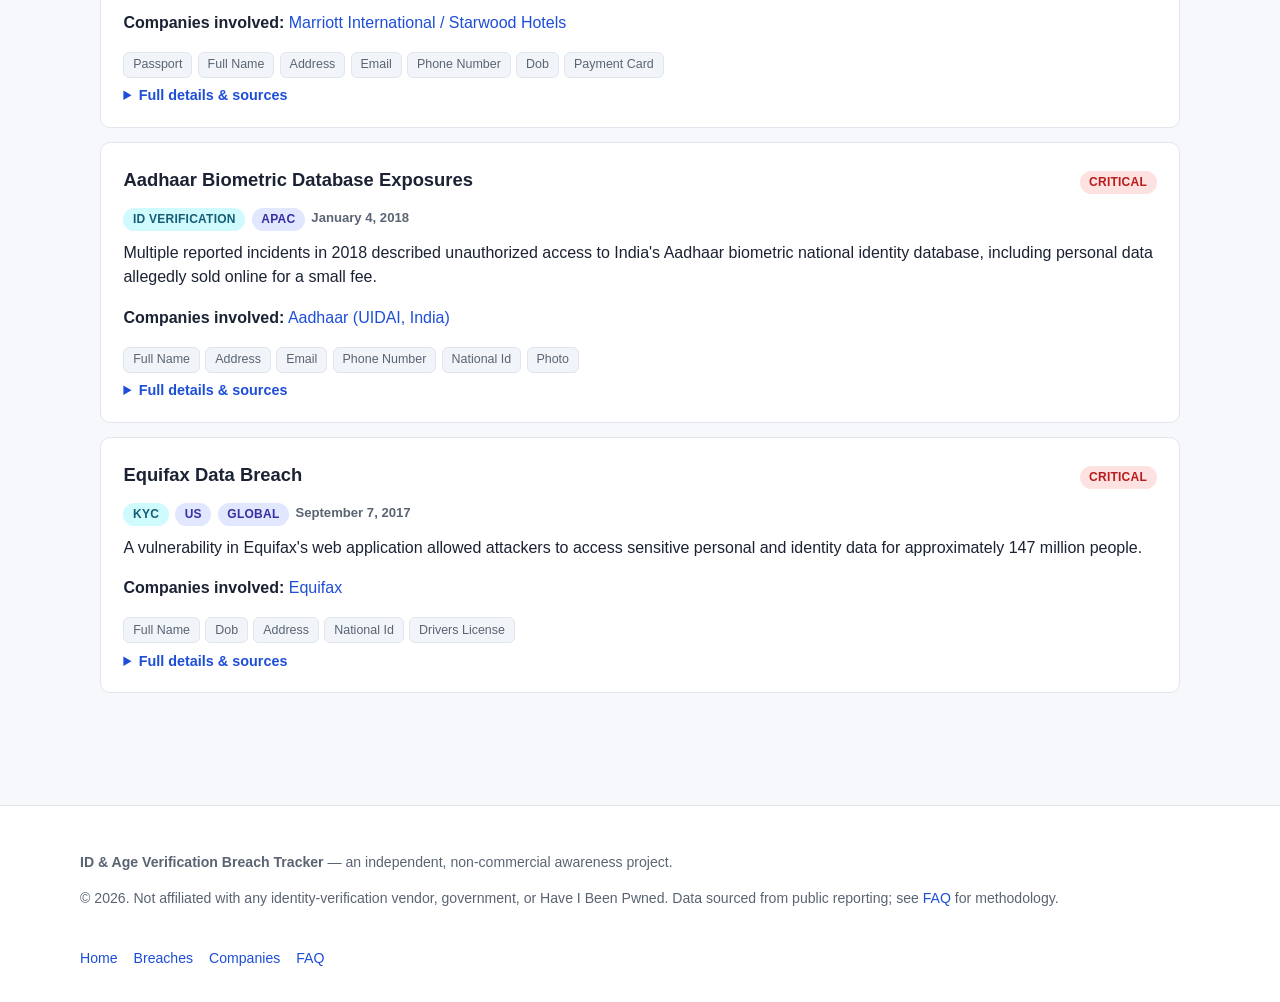
==== commit 7f295abc: "Bump asset version to v8 on index.html and breaches.html to load Batch 5 merge logic" ====
--- a/breaches.html
+++ b/breaches.html
@@ -6,7 +6,7 @@
 <title>All Known ID & Age Verification Breaches</title>
 <meta name="description" content="Searchable, filterable list of all publicly documented identity-verification and age-verification data breaches worldwide.">
 <link rel="icon" href="data:image/svg+xml,<svg xmlns=%22http://www.w3.org/2000/svg%22 viewBox=%220 0 100 100%22><rect width=%22100%22 height=%22100%22 rx=%2220%22 fill=%22%231d4ed8%22/><text x=%2250%22 y=%2265%22 font-size=%2250%22 fill=%22white%22 text-anchor=%22middle%22 font-family=%22sans-serif%22>ID</text></svg>">
-<link rel="stylesheet" href="styles.css?v=v7">
+<link rel="stylesheet" href="styles.css?v=v8">
 <script>
 (function() {
   try {
@@ -82,6 +82,6 @@
     </div>
   </footer>
 
-<script src="main.js?v=v7" defer></script>
+<script src="main.js?v=v8" defer></script>
 </body>
 </html>
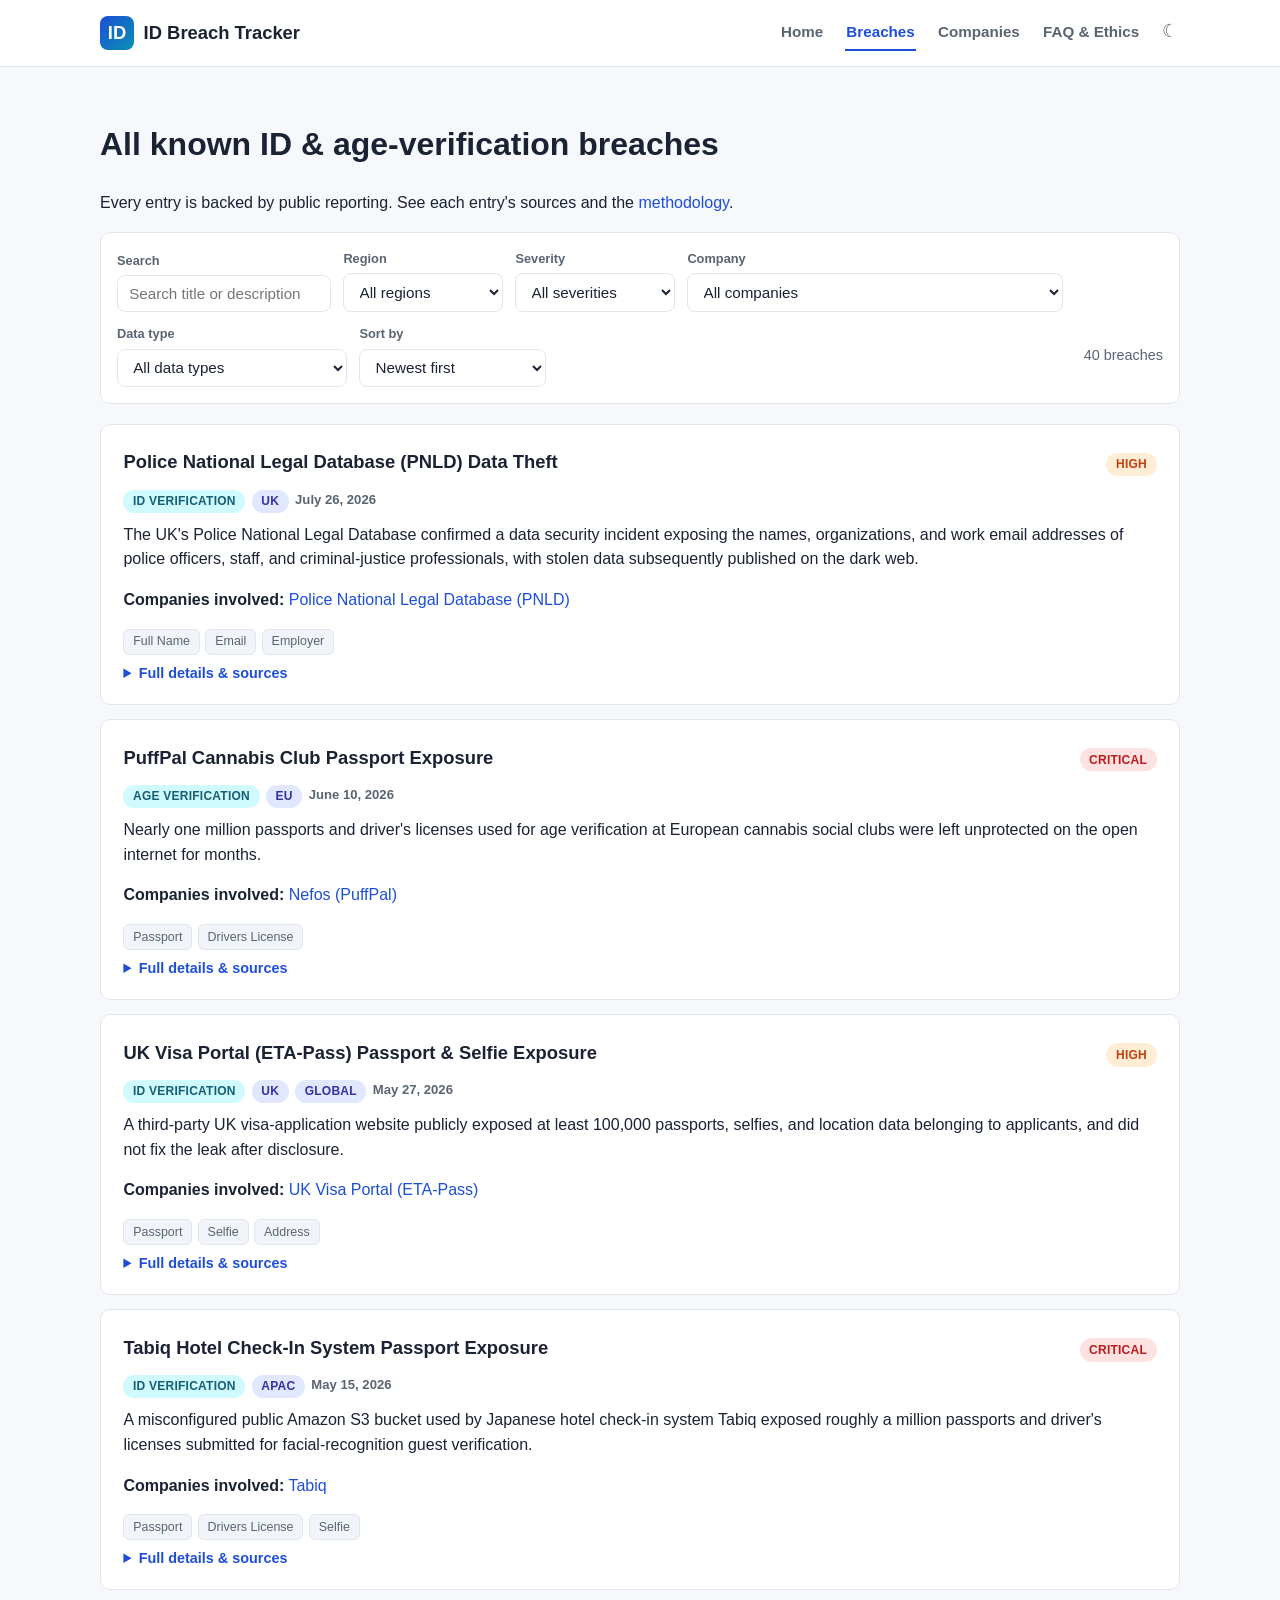
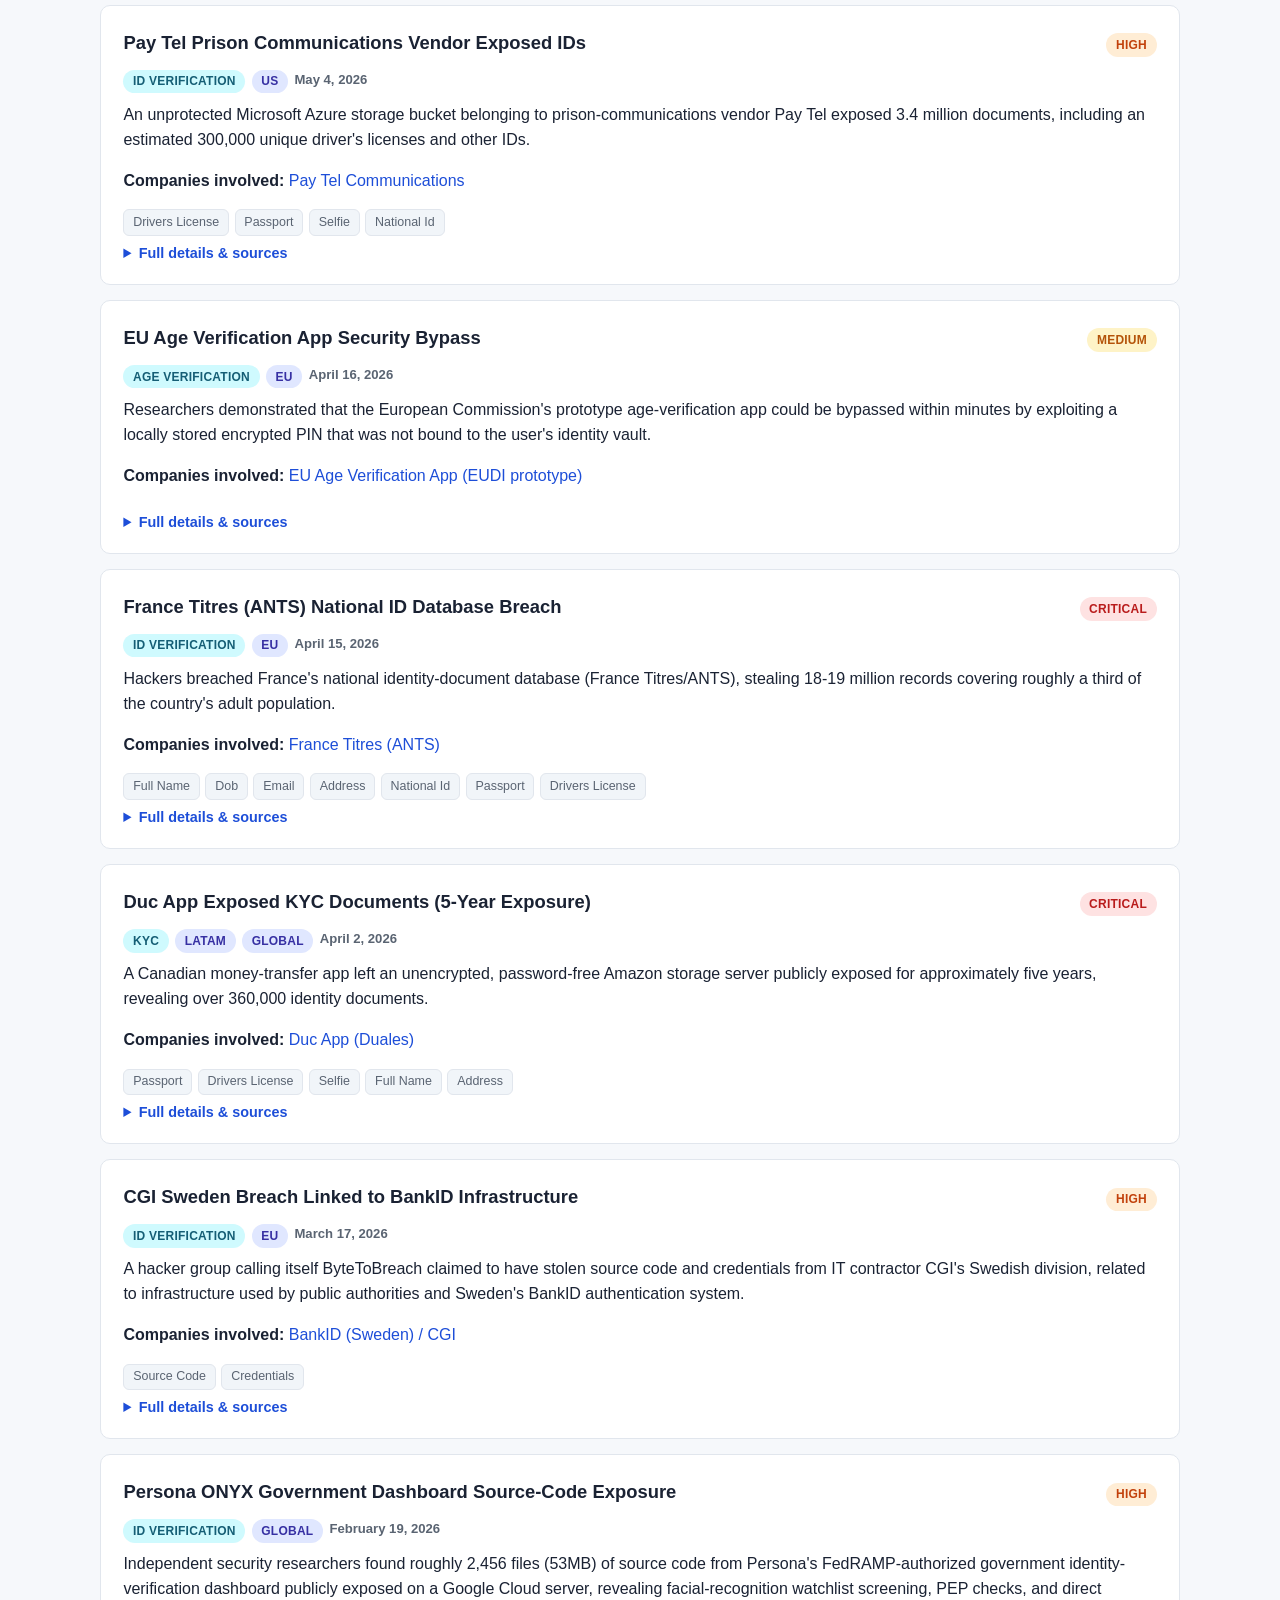
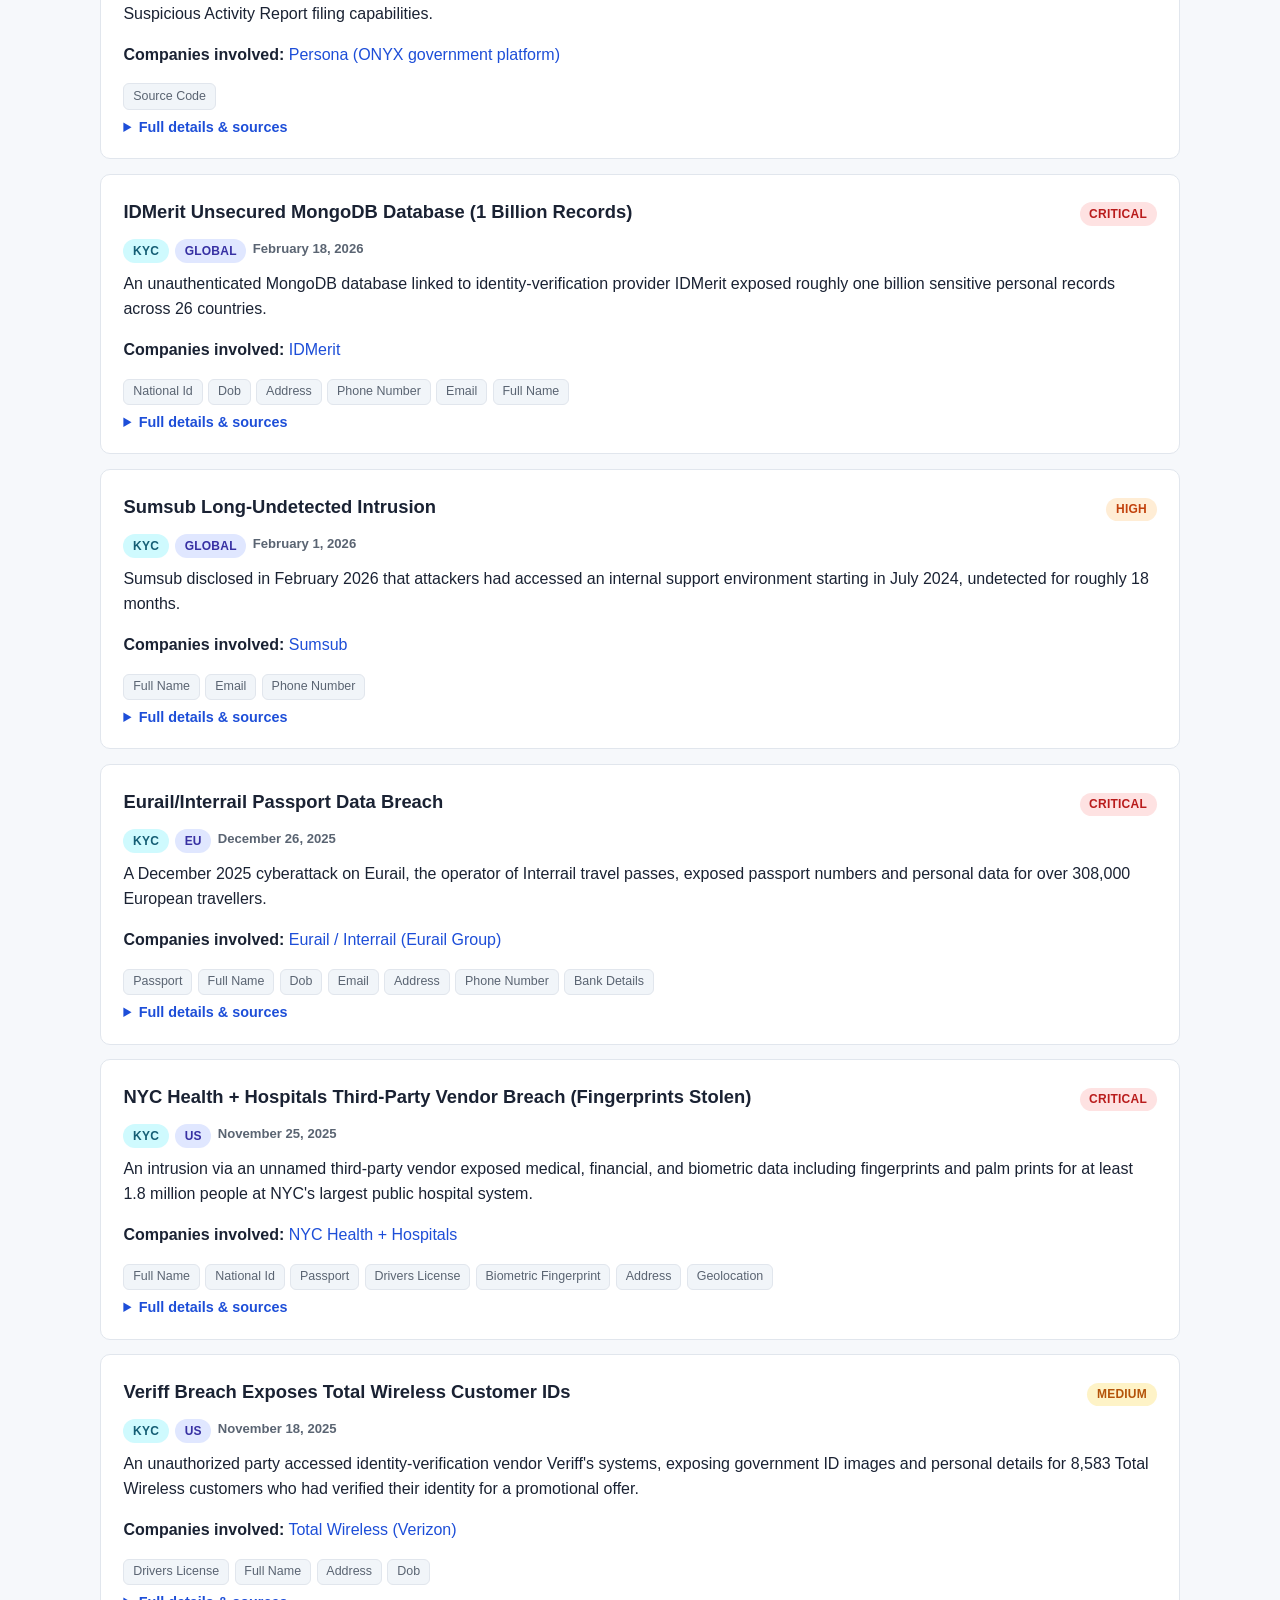
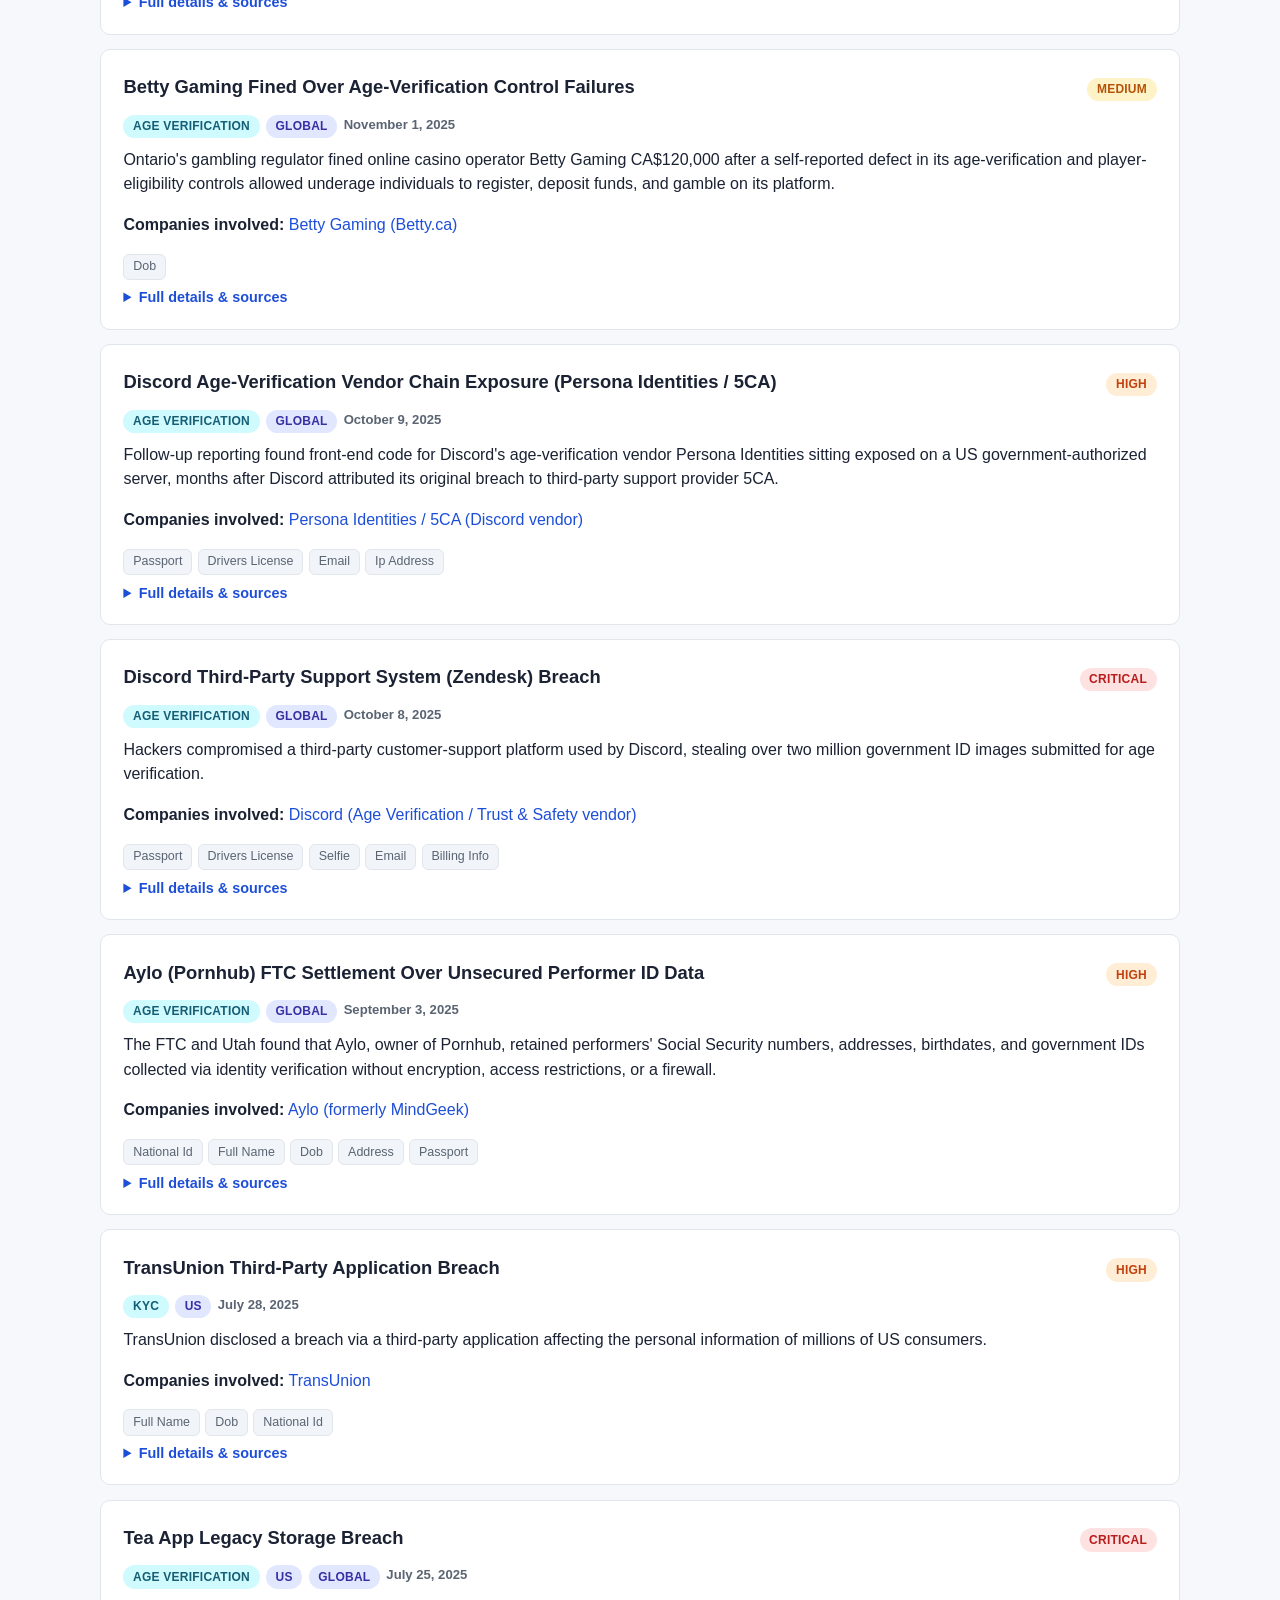
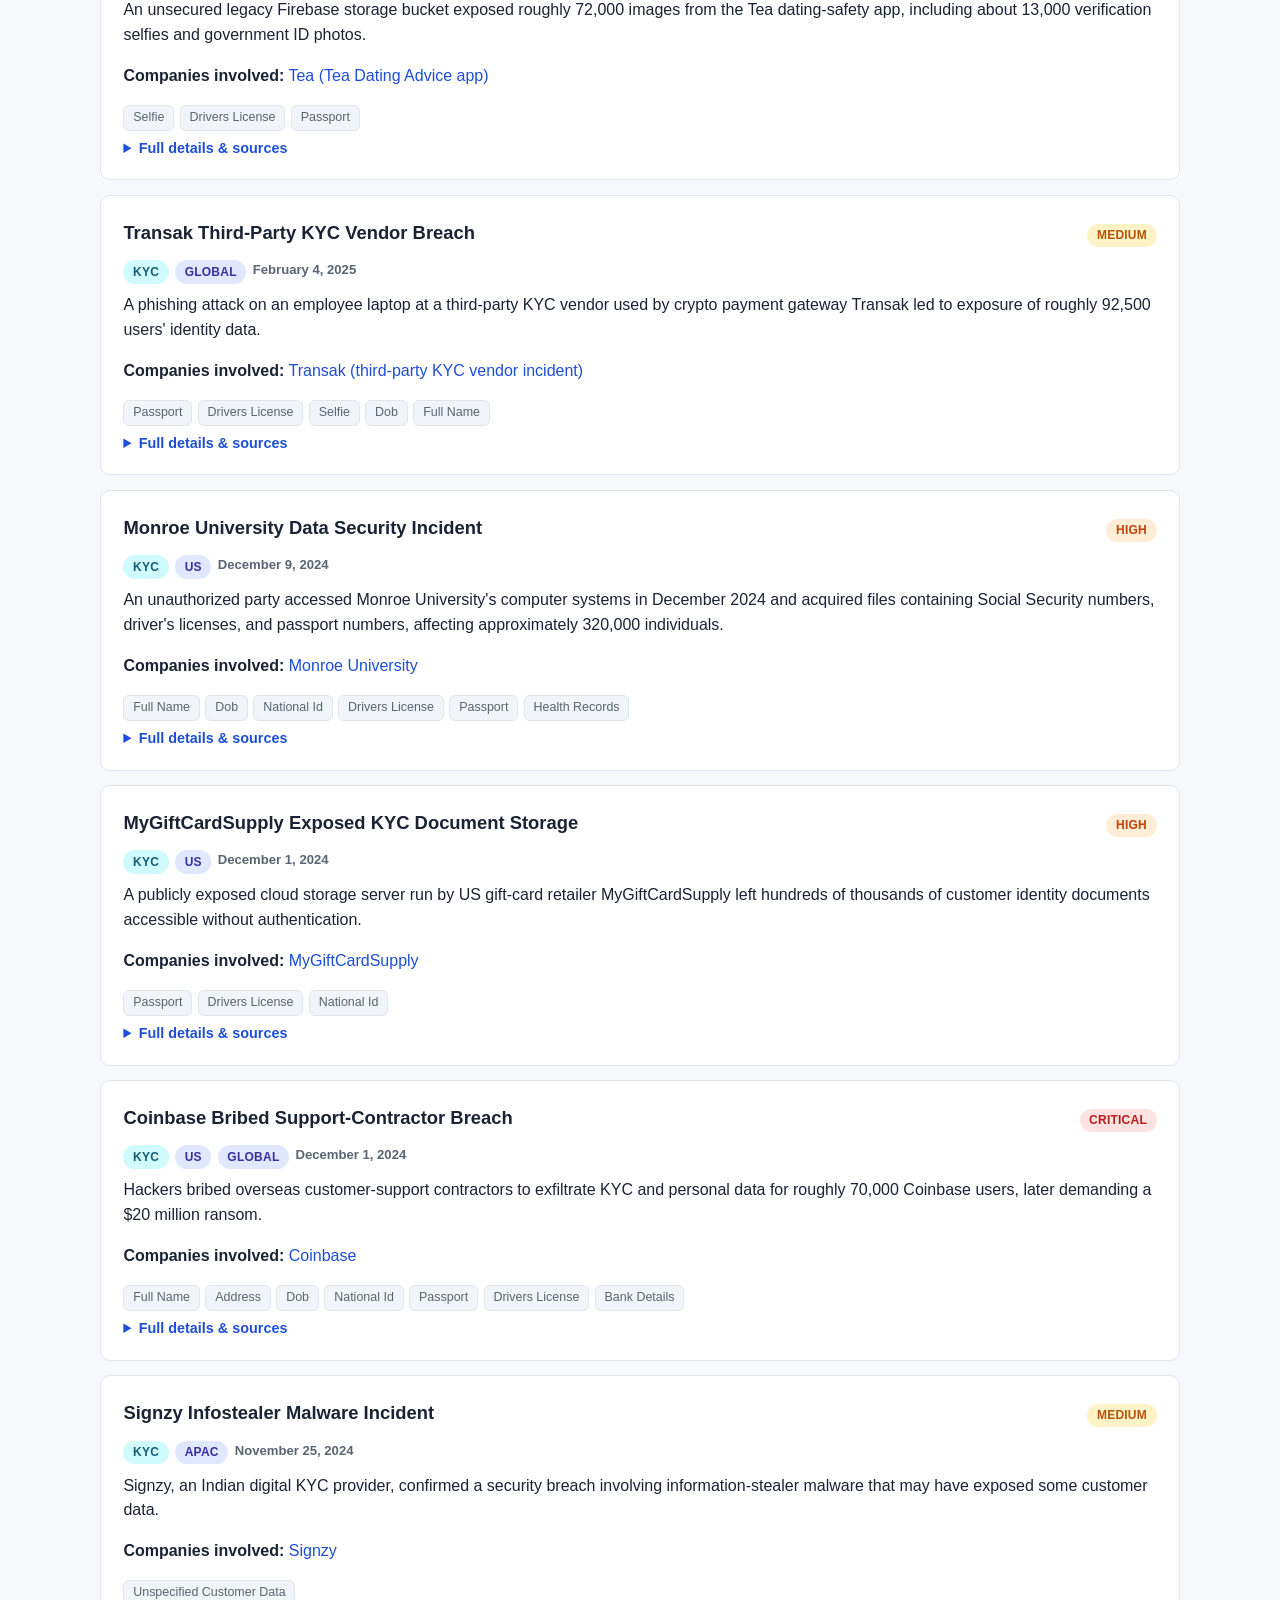
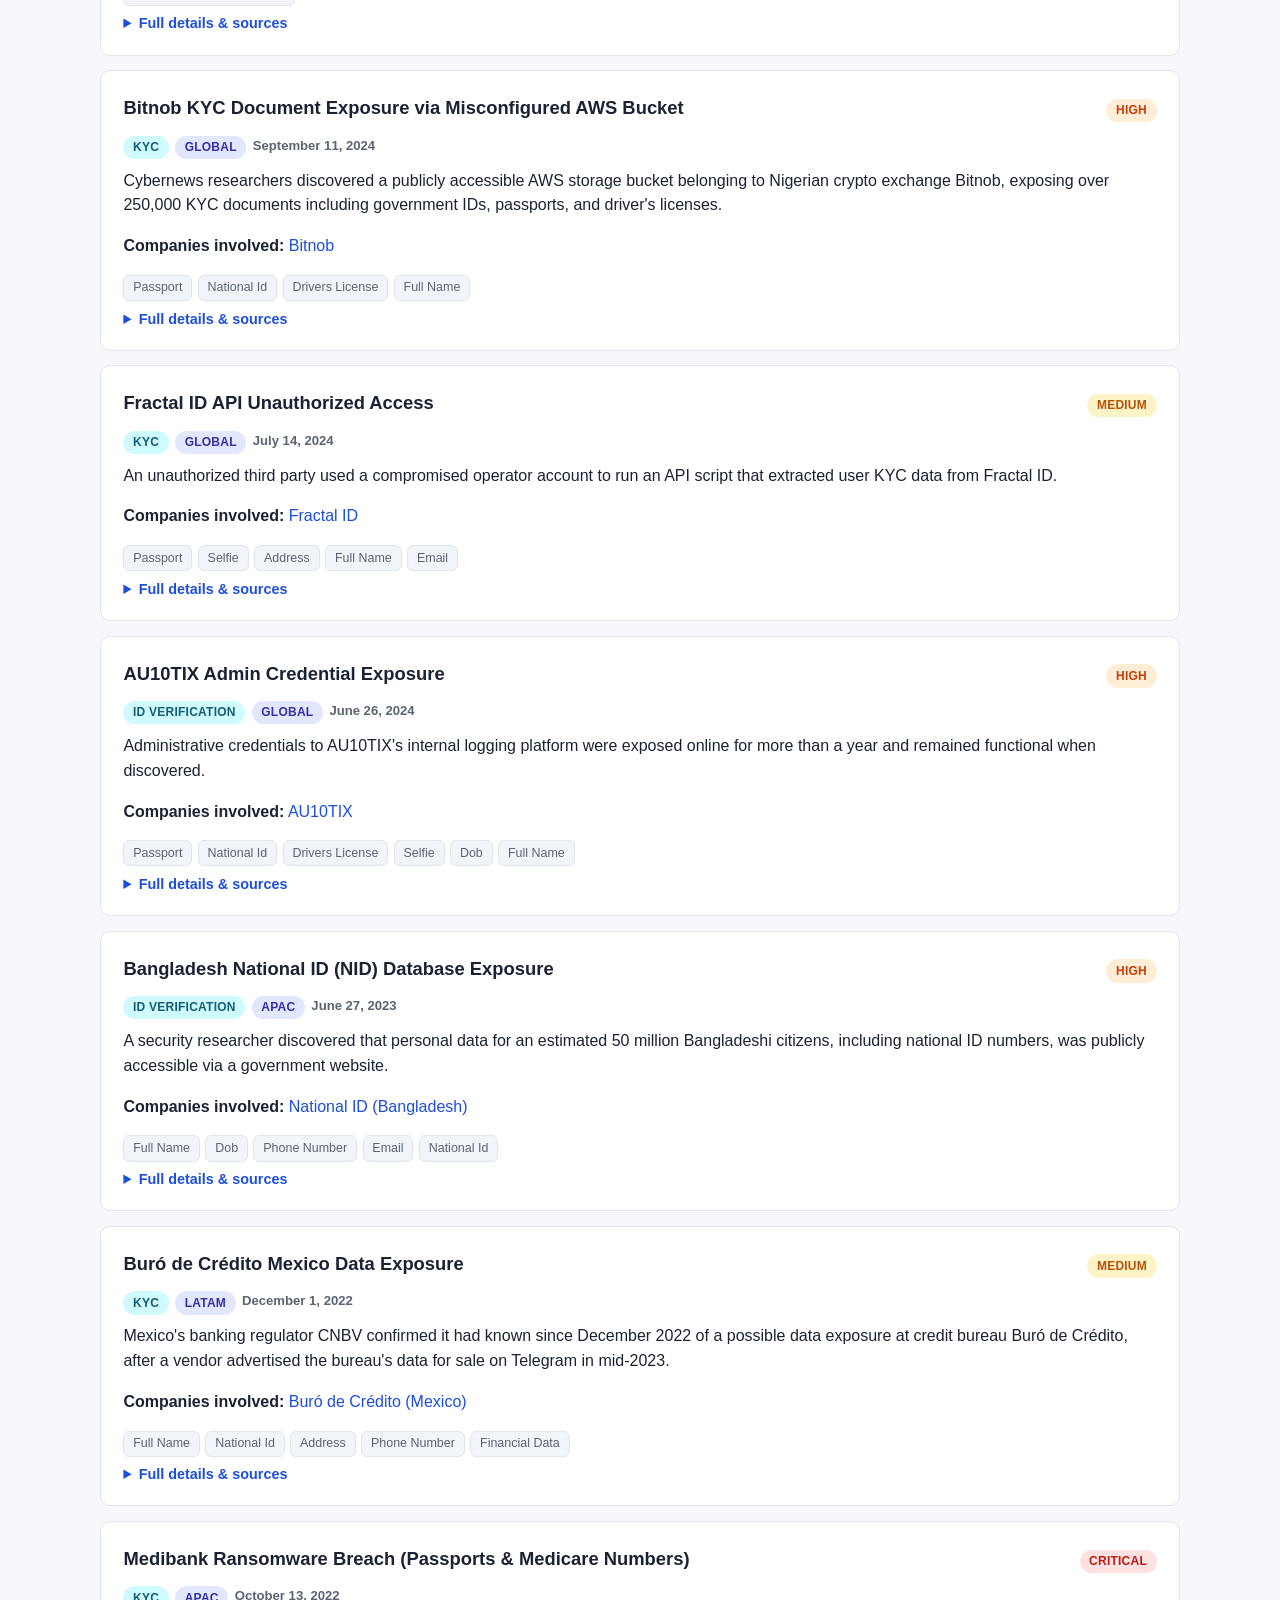
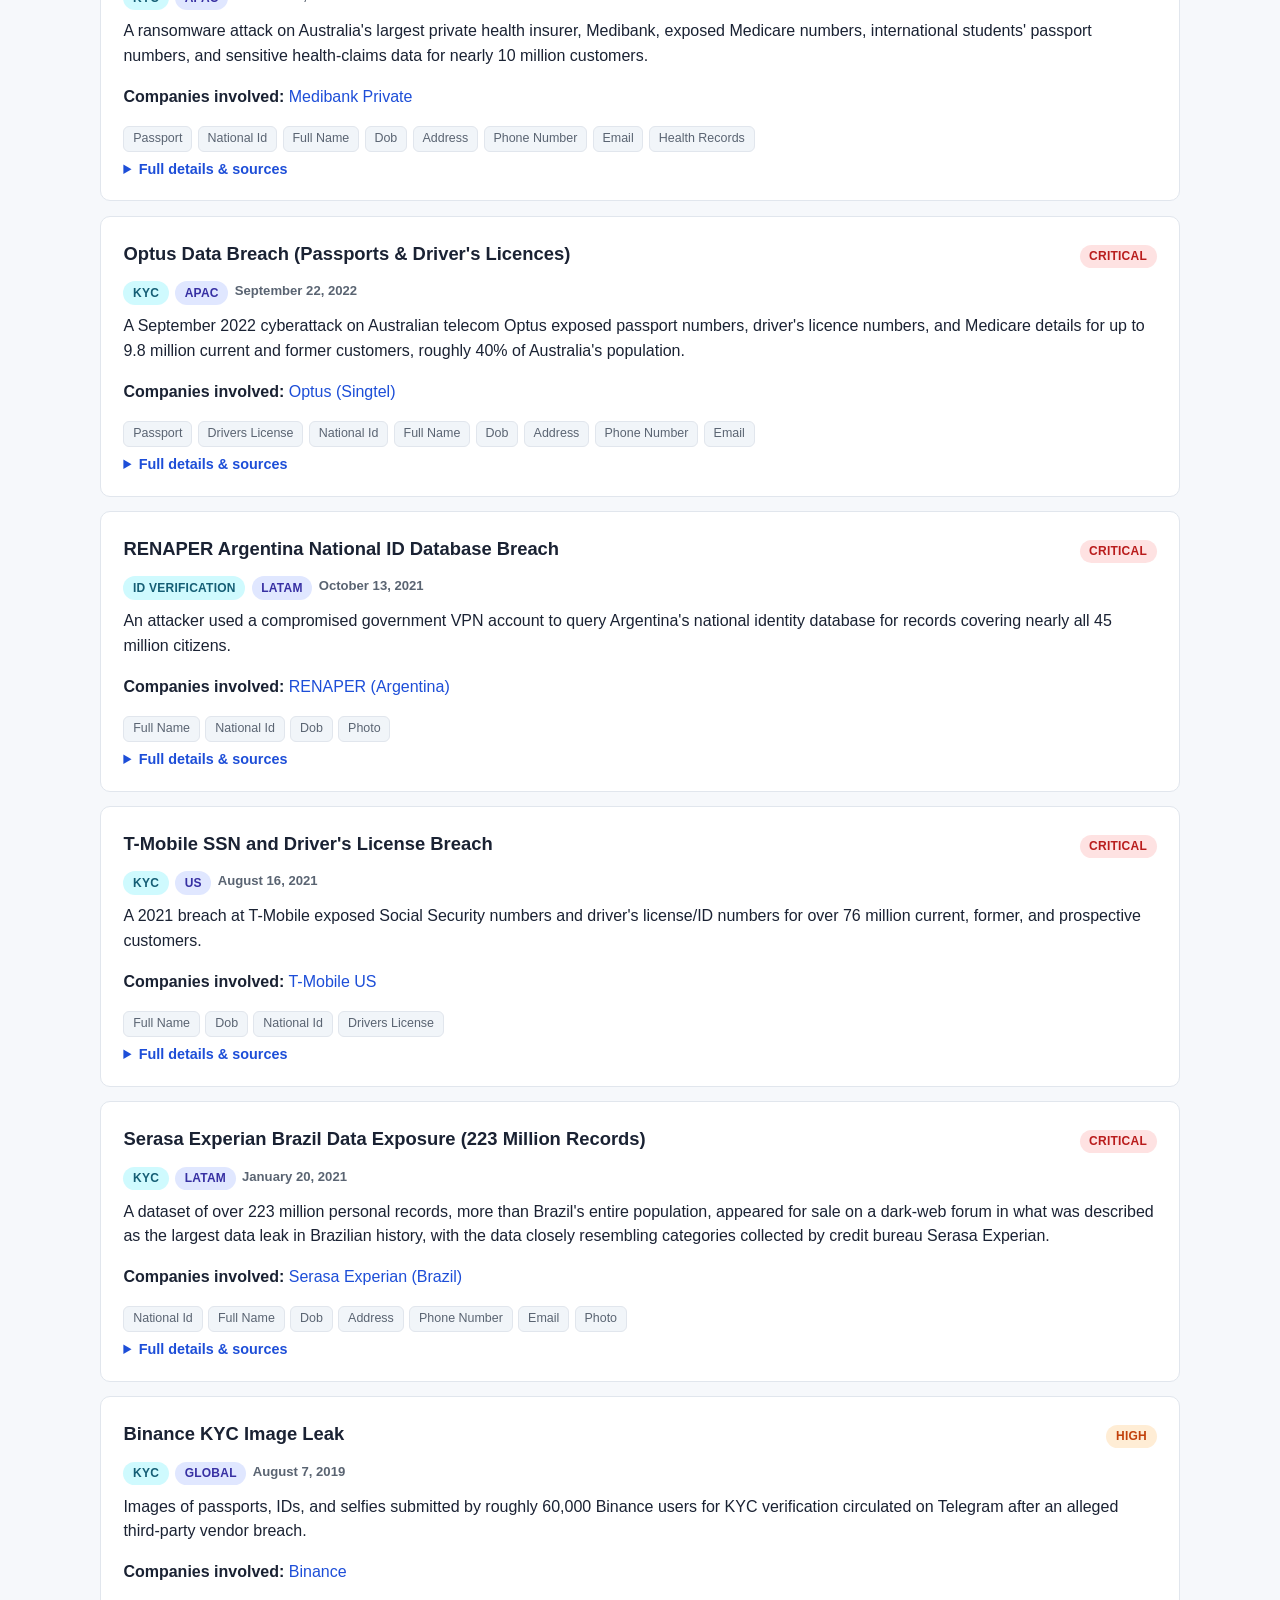
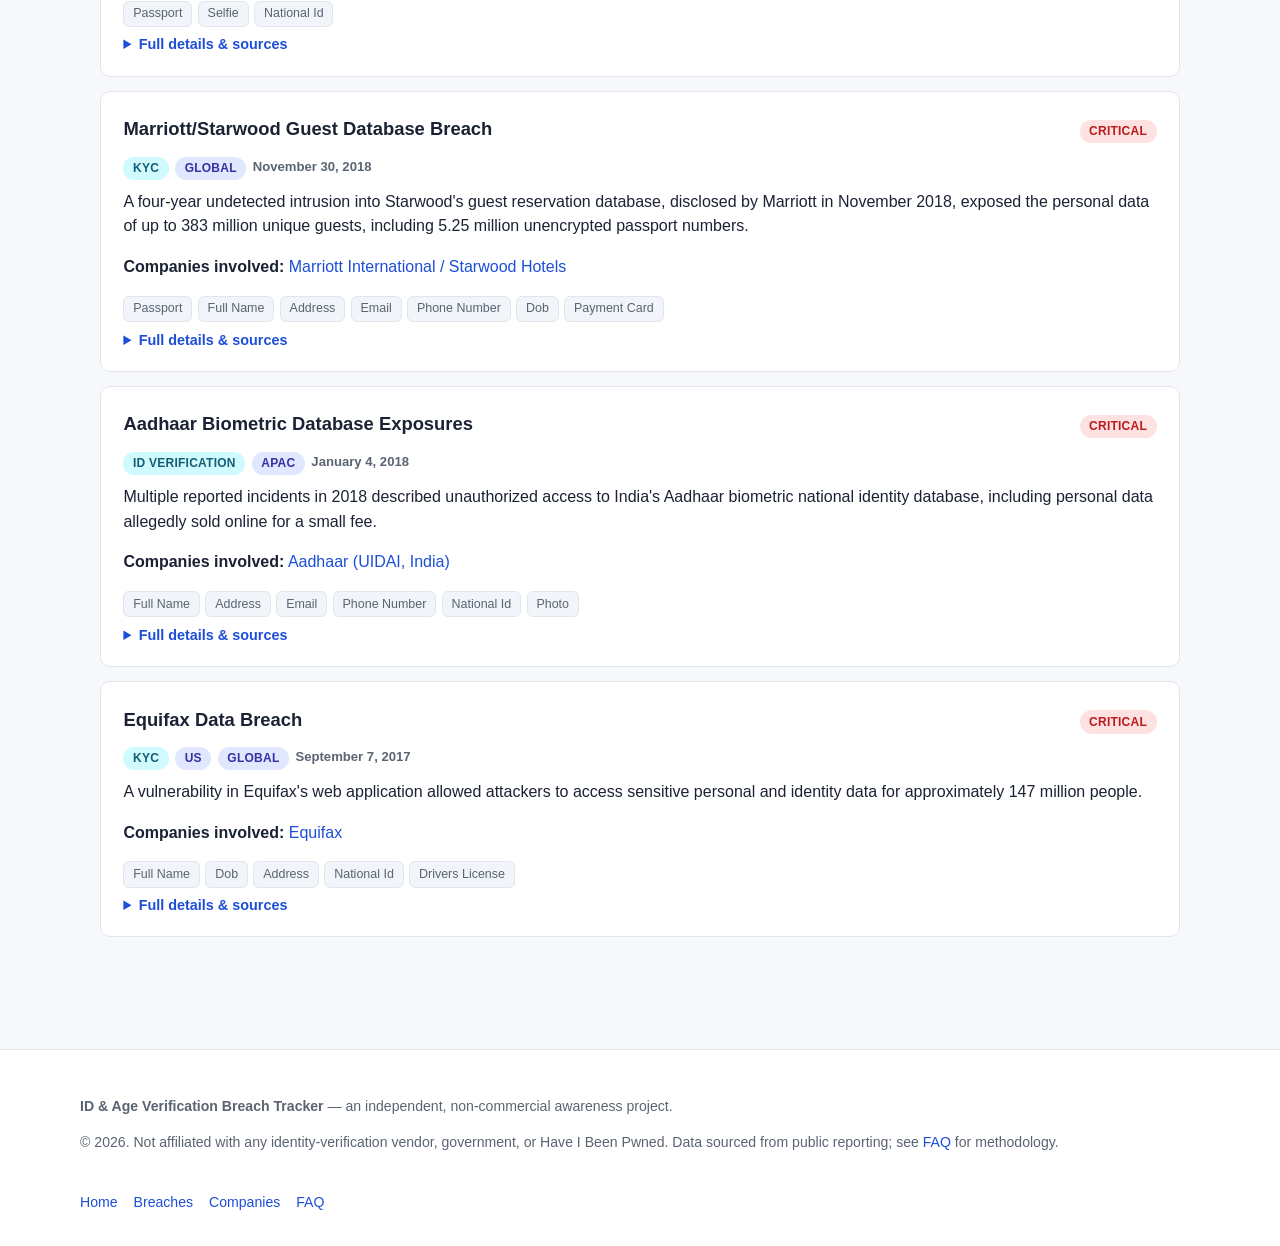
==== commit 9eb0e76f: "Bump asset version to v9 for generic reviewed-batch merger" ====
--- a/breaches.html
+++ b/breaches.html
@@ -1,87 +1,5 @@
 <!DOCTYPE html>
-<html lang="en">
-<head>
-<meta charset="UTF-8">
-<meta name="viewport" content="width=device-width, initial-scale=1.0">
-<title>All Known ID & Age Verification Breaches</title>
-<meta name="description" content="Searchable, filterable list of all publicly documented identity-verification and age-verification data breaches worldwide.">
-<link rel="icon" href="data:image/svg+xml,<svg xmlns=%22http://www.w3.org/2000/svg%22 viewBox=%220 0 100 100%22><rect width=%22100%22 height=%22100%22 rx=%2220%22 fill=%22%231d4ed8%22/><text x=%2250%22 y=%2265%22 font-size=%2250%22 fill=%22white%22 text-anchor=%22middle%22 font-family=%22sans-serif%22>ID</text></svg>">
-<link rel="stylesheet" href="styles.css?v=v8">
-<script>
-(function() {
-  try {
-    var stored = localStorage.getItem('id-breach-tracker-theme');
-    var theme = stored === 'dark' || stored === 'light' ? stored : (window.matchMedia('(prefers-color-scheme: dark)').matches ? 'dark' : 'light');
-    document.documentElement.setAttribute('data-theme', theme);
-  } catch (e) {}
-})();
-</script>
-</head>
-<body>
-  <a class="skip-link" href="#main-content">Skip to main content</a>
-  <header class="site-header">
-    <div class="header-inner">
-      <a class="brand" href="index.html">
-        <span class="brand-mark" aria-hidden="true">ID</span>
-        <span>ID Breach Tracker</span>
-      </a>
-      <nav class="main-nav" aria-label="Main navigation">
-        <a href="index.html">Home</a>
-        <a href="breaches.html" aria-current="page">Breaches</a>
-        <a href="companies.html">Companies</a>
-        <a href="faq.html">FAQ &amp; Ethics</a>
-        <button type="button" id="theme-toggle" class="theme-toggle" aria-pressed="false" aria-label="Switch to dark mode" title="Switch to dark mode">☾</button>
-      </nav>
-    </div>
-  </header>
-
-<main id="main-content">
-  <div class="page-container">
-    <h1>All known ID &amp; age-verification breaches</h1>
-    <p class="section-lede">Every entry below is backed by public reporting (news outlets, security researchers, or company disclosures) &mdash; see each entry's sources. This list grows automatically as new public reports are confirmed; see <a href="faq.html">how updates work</a>.</p>
-    <div class="filter-bar" role="search" aria-label="Filter breaches">
-      <div class="filter-field"><label for="filter-search">Search</label><input type="search" id="filter-search" placeholder="Search title or description"></div>
-      <div class="filter-field"><label for="filter-region">Region</label><select id="filter-region"><option value="">All regions</option></select></div>
-      <div class="filter-field"><label for="filter-severity">Severity</label>
-        <select id="filter-severity">
-          <option value="">All severities</option>
-          <option value="critical">Critical</option>
-          <option value="high">High</option>
-          <option value="medium">Medium</option>
-          <option value="low">Low</option>
-        </select>
-      </div>
-      <div class="filter-field"><label for="filter-company">Company</label><select id="filter-company"><option value="">All companies</option></select></div>
-      <div class="filter-field"><label for="filter-datatype">Data type</label><select id="filter-datatype"><option value="">All data types</option></select></div>
-      <div class="filter-field"><label for="filter-sort">Sort by</label>
-        <select id="filter-sort">
-          <option value="date-desc" selected>Newest first</option>
-          <option value="date-asc">Oldest first</option>
-          <option value="severity-desc">Severity (high to low)</option>
-          <option value="title-asc">Title (A–Z)</option>
-        </select>
-      </div>
-      <span class="filter-count" id="breach-count" aria-live="polite"></span>
-    </div>
-    <div class="breach-list" id="breach-list" aria-live="polite"><p class="empty-state">Loading breaches&hellip;</p></div>
-  </div>
-
-</main>
-  <footer class="site-footer">
-    <div class="footer-inner">
-      <div>
-        <p><strong>ID &amp; Age Verification Breach Tracker</strong> &mdash; an independent, non-commercial awareness project.</p>
-        <p>&copy; <span id="footer-year">2026</span>. Not affiliated with any identity-verification vendor, government, or Have I Been Pwned. Data sourced from public reporting; see <a href="faq.html">FAQ</a> for methodology.</p>
-      </div>
-      <div class="footer-links">
-        <a href="index.html">Home</a>
-        <a href="breaches.html">Breaches</a>
-        <a href="companies.html">Companies</a>
-        <a href="faq.html">FAQ</a>
-      </div>
-    </div>
-  </footer>
-
-<script src="main.js?v=v8" defer></script>
-</body>
-</html>
+<html lang="en"><head><meta charset="UTF-8"><meta name="viewport" content="width=device-width, initial-scale=1.0"><title>All Known ID & Age Verification Breaches</title><meta name="description" content="Searchable, filterable list of all publicly documented identity-verification and age-verification data breaches worldwide."><link rel="stylesheet" href="styles.css?v=v9"><script>
+(function(){try{var s=localStorage.getItem('id-breach-tracker-theme');var t=s==='dark'||s==='light'?s:(window.matchMedia('(prefers-color-scheme: dark)').matches?'dark':'light');document.documentElement.setAttribute('data-theme',t)}catch(e){}})();
+</script></head><body>
+<a class="skip-link" href="#main-content">Skip to main content</a><header class="site-header"><div class="header-inner"><a class="brand" href="index.html"><span class="brand-mark" aria-hidden="true">ID</span><span>ID Breach Tracker</span></a><nav class="main-nav" aria-label="Main navigation"><a href="index.html">Home</a><a href="breaches.html" aria-current="page">Breaches</a><a href="companies.html">Companies</a><a href="faq.html">FAQ &amp; Ethics</a><button type="button" id="theme-toggle" class="theme-toggle" aria-pressed="false" aria-label="Switch to dark mode" title="Switch to dark mode">☾</button></nav></div></header><main id="main-content"><div class="page-container"><h1>All known ID &amp; age-verification breaches</h1><p class="section-lede">Every entry is backed by public reporting. See each entry's sources and the <a href="faq.html">methodology</a>.</p><div class="filter-bar" role="search" aria-label="Filter breaches"><div class="filter-field"><label for="filter-search">Search</label><input type="search" id="filter-search" placeholder="Search title or description"></div><div class="filter-field"><label for="filter-region">Region</label><select id="filter-region"><option value="">All regions</option></select></div><div class="filter-field"><label for="filter-severity">Severity</label><select id="filter-severity"><option value="">All severities</option><option value="critical">Critical</option><option value="high">High</option><option value="medium">Medium</option><option value="low">Low</option></select></div><div class="filter-field"><label for="filter-company">Company</label><select id="filter-company"><option value="">All companies</option></select></div><div class="filter-field"><label for="filter-datatype">Data type</label><select id="filter-datatype"><option value="">All data types</option></select></div><div class="filter-field"><label for="filter-sort">Sort by</label><select id="filter-sort"><option value="date-desc" selected>Newest first</option><option value="date-asc">Oldest first</option><option value="severity-desc">Severity (high to low)</option><option value="title-asc">Title (A–Z)</option></select></div><span class="filter-count" id="breach-count" aria-live="polite"></span></div><div class="breach-list" id="breach-list" aria-live="polite"><p class="empty-state">Loading breaches&hellip;</p></div></div></main><footer class="site-footer"><div class="footer-inner"><div><p><strong>ID &amp; Age Verification Breach Tracker</strong> — an independent, non-commercial awareness project.</p><p>&copy; <span id="footer-year">2026</span>. Not affiliated with any identity-verification vendor, government, or Have I Been Pwned. Data sourced from public reporting; see <a href="faq.html">FAQ</a> for methodology.</p></div><div class="footer-links"><a href="index.html">Home</a><a href="breaches.html">Breaches</a><a href="companies.html">Companies</a><a href="faq.html">FAQ</a></div></div></footer><script src="main.js?v=v9" defer></script></body></html>
